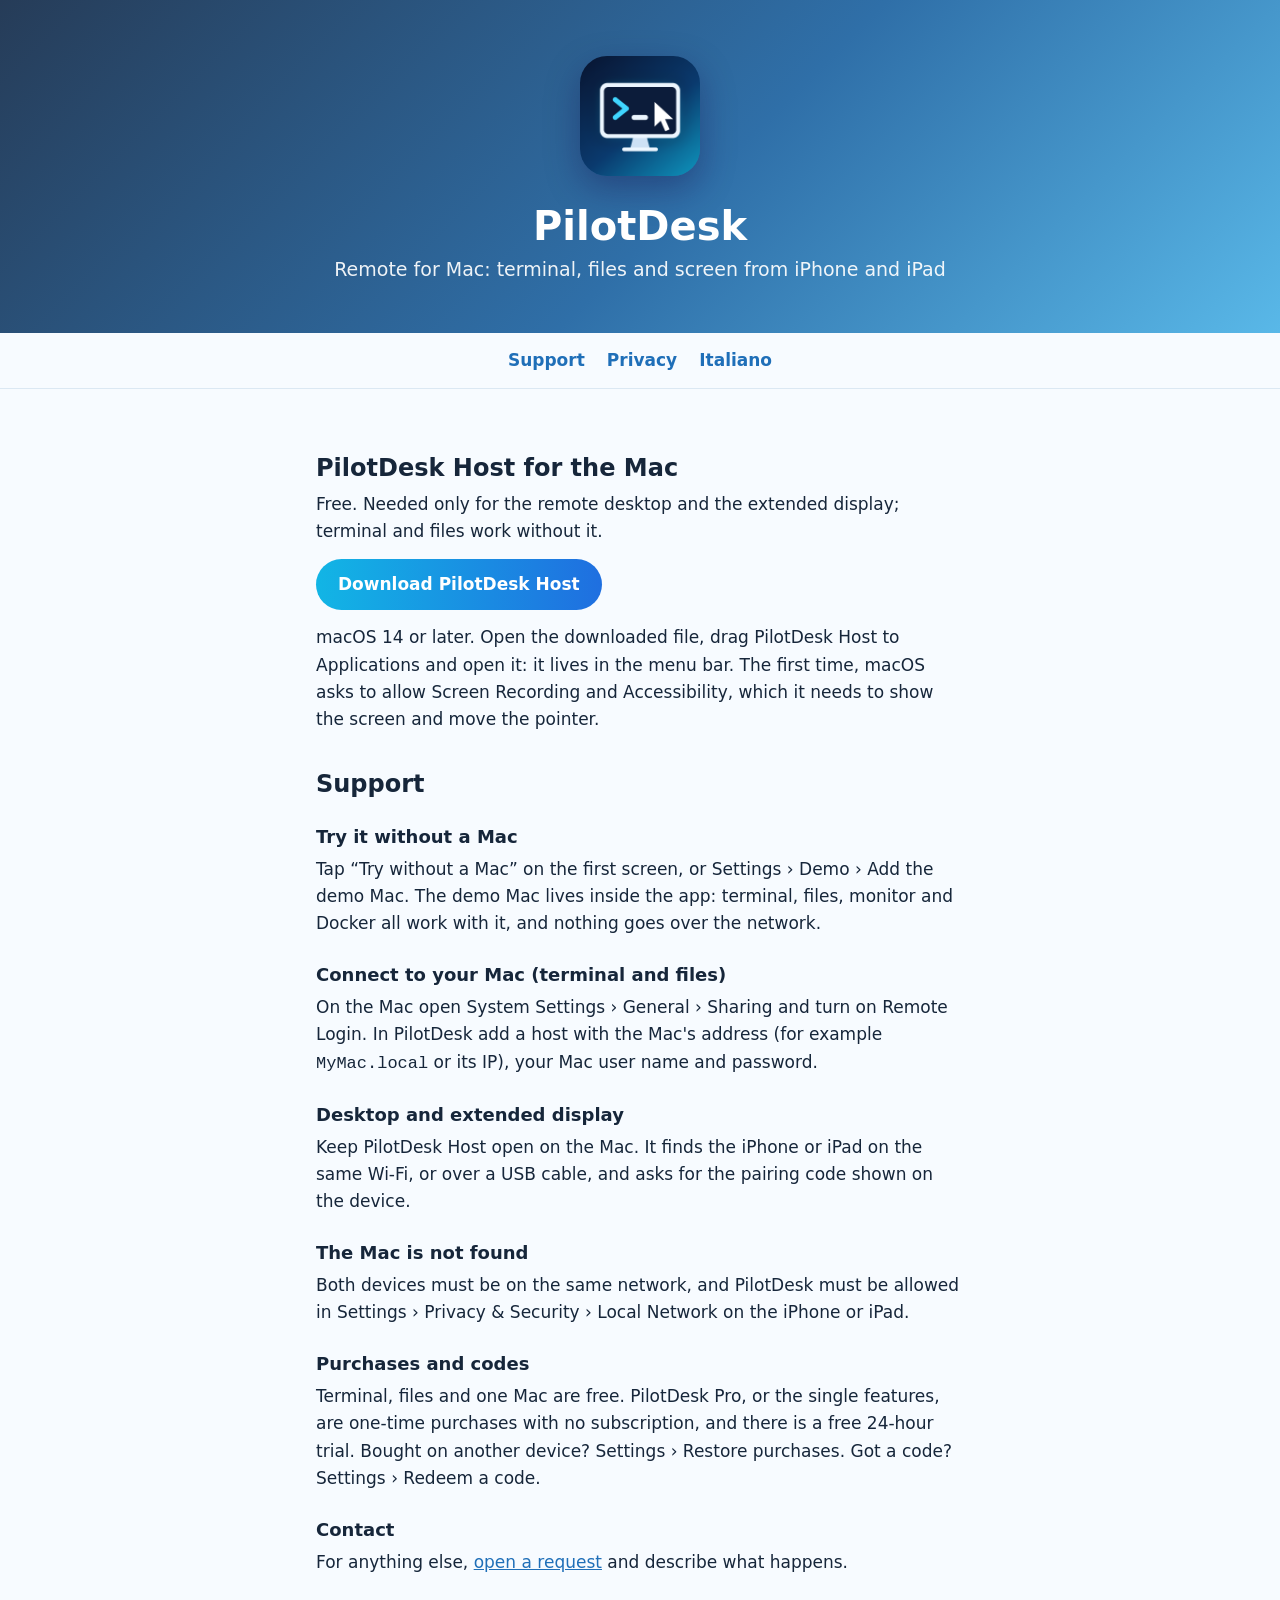
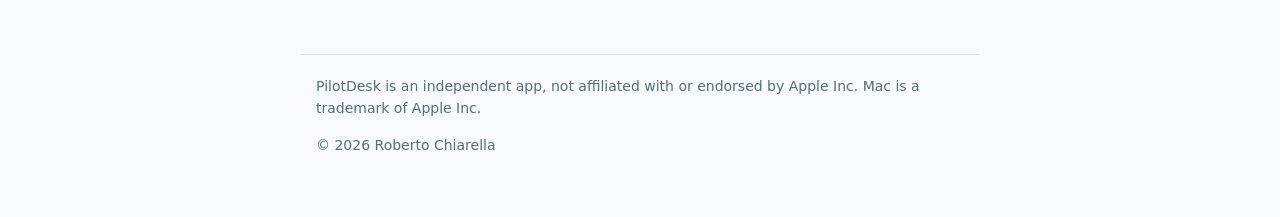
==== index.html @ 1b1485ba "Sito di PilotDesk: assistenza, privacy e download di PilotDesk Host" ====
<!doctype html>
<html lang="en" data-lang="en">
<head>
<meta charset="utf-8">
<meta name="viewport" content="width=device-width, initial-scale=1">
<title>PilotDesk</title>
<link rel="icon" href="icon.png">
<link rel="stylesheet" href="style.css">
<script src="lang.js"></script>
</head>
<body>
<header>
<img src="icon.png" alt="PilotDesk">
<h1>PilotDesk</h1>
<p lang="en">Remote for Mac: terminal, files and screen from iPhone and iPad</p>
<p lang="it">Il tuo Mac da iPhone e iPad: terminale, file e schermo</p>
</header>
<nav>
<a href="index.html"><span lang="en">Support</span><span lang="it">Assistenza</span></a>
<a href="privacy.html">Privacy</a>
<a href="#" onclick="return switchLanguage()"><span lang="en">Italiano</span><span lang="it">English</span></a>
</nav>
<main>

<div lang="en">
<h2>PilotDesk Host for the Mac</h2>
<p>Free. Needed only for the remote desktop and the extended display; terminal and files work without it.</p>
<p><a class="button" href="https://github.com/robchdev/pilotdesk-site/releases/latest/download/PilotDesk-Host.dmg">Download PilotDesk Host</a></p>
<p>macOS 14 or later. Open the downloaded file, drag PilotDesk Host to Applications and open it: it lives in the menu bar. The first time, macOS asks to allow Screen Recording and Accessibility, which it needs to show the screen and move the pointer.</p>

<h2>Support</h2>
<h3>Try it without a Mac</h3>
<p>Tap “Try without a Mac” on the first screen, or Settings › Demo › Add the demo Mac. The demo Mac lives inside the app: terminal, files, monitor and Docker all work with it, and nothing goes over the network.</p>
<h3>Connect to your Mac (terminal and files)</h3>
<p>On the Mac open System Settings › General › Sharing and turn on Remote Login. In PilotDesk add a host with the Mac's address (for example <code>MyMac.local</code> or its IP), your Mac user name and password.</p>
<h3>Desktop and extended display</h3>
<p>Keep PilotDesk Host open on the Mac. It finds the iPhone or iPad on the same Wi-Fi, or over a USB cable, and asks for the pairing code shown on the device.</p>
<h3>The Mac is not found</h3>
<p>Both devices must be on the same network, and PilotDesk must be allowed in Settings › Privacy &amp; Security › Local Network on the iPhone or iPad.</p>
<h3>Purchases and codes</h3>
<p>Terminal, files and one Mac are free. PilotDesk Pro, or the single features, are one-time purchases with no subscription, and there is a free 24-hour trial. Bought on another device? Settings › Restore purchases. Got a code? Settings › Redeem a code.</p>
<h3>Contact</h3>
<p>For anything else, <a href="https://github.com/robchdev/pilotdesk-site/issues/new">open a request</a> and describe what happens.</p>
</div>

<div lang="it">
<h2>PilotDesk Host per il Mac</h2>
<p>Gratis. Serve solo per il desktop remoto e lo schermo esteso; terminale e file funzionano anche senza.</p>
<p><a class="button" href="https://github.com/robchdev/pilotdesk-site/releases/latest/download/PilotDesk-Host.dmg">Scarica PilotDesk Host</a></p>
<p>macOS 14 o successivo. Apri il file scaricato, trascina PilotDesk Host in Applicazioni e aprila: vive nella barra dei menu. La prima volta macOS chiede di consentire Registrazione schermo e Accessibilità, che servono per mostrare lo schermo e muovere il puntatore.</p>

<h2>Assistenza</h2>
<h3>Provare senza un Mac</h3>
<p>Tocca “Prova senza un Mac” nella prima schermata, oppure Impostazioni › Demo › Aggiungi il Mac di prova. Il Mac di prova vive dentro l'app: terminale, file, monitor e Docker funzionano, e niente passa dalla rete.</p>
<h3>Collegarsi al tuo Mac (terminale e file)</h3>
<p>Sul Mac apri Impostazioni di Sistema › Generali › Condivisione e attiva Login remoto. In PilotDesk aggiungi un host con l'indirizzo del Mac (per esempio <code>MioMac.local</code> o il suo IP), il nome utente e la password del Mac.</p>
<h3>Desktop e schermo esteso</h3>
<p>Tieni aperta PilotDesk Host sul Mac. Trova iPhone o iPad sulla stessa rete Wi-Fi, o via cavo USB, e chiede il codice di abbinamento mostrato sul dispositivo.</p>
<h3>Il Mac non viene trovato</h3>
<p>I due dispositivi devono essere sulla stessa rete, e PilotDesk deve essere consentita in Impostazioni › Privacy e sicurezza › Rete locale su iPhone o iPad.</p>
<h3>Acquisti e codici</h3>
<p>Terminale, file e un Mac sono gratis. PilotDesk Pro, o le singole funzioni, sono acquisti una tantum senza abbonamento, con una prova gratuita di 24 ore. Hai comprato su un altro dispositivo? Impostazioni › Ripristina acquisti. Hai un codice? Impostazioni › Riscatta un codice.</p>
<h3>Contatto</h3>
<p>Per tutto il resto, <a href="https://github.com/robchdev/pilotdesk-site/issues/new">apri una richiesta</a> e descrivi cosa succede.</p>
</div>
</main>
<footer>
<p lang="en">PilotDesk is an independent app, not affiliated with or endorsed by Apple Inc. Mac is a trademark of Apple Inc.</p>
<p lang="it">PilotDesk è un'app indipendente, non affiliata ad Apple Inc. né approvata da essa. Mac è un marchio di Apple Inc.</p>
<p>© 2026 Roberto Chiarella</p>
</footer>
</body>
</html>
---- style.css ----
:root { --ink: #16263a; --soft: #566a80; --paper: #f7fbff; --line: #dbe8f3; --accent: #1f6fb8; }
@media (prefers-color-scheme: dark) {
  :root { --ink: #eaf4ff; --soft: #9fb4c8; --paper: #0f1a26; --line: #22364a; --accent: #7cc4ff; }
}
* { box-sizing: border-box; }
body { margin: 0; background: var(--paper); color: var(--ink);
  font: 17px/1.6 ui-rounded, "SF Pro Rounded", -apple-system, system-ui, sans-serif; }
header { background: linear-gradient(135deg, #263c58, #2f6fa8 55%, #59b8e8); color: #fff;
  padding: 56px 16px 48px; text-align: center; }
header img { width: 120px; height: 120px; border-radius: 27px; box-shadow: 0 12px 34px rgba(20, 10, 70, .35); }
header h1 { font-size: 40px; line-height: 1.1; margin: 20px 0 6px; }
header p { margin: 0; font-size: 19px; opacity: .92; }
nav { display: flex; flex-wrap: wrap; gap: 6px 22px; justify-content: center; padding: 14px 16px;
  border-bottom: 1px solid var(--line); }
a { color: var(--accent); }
nav a { text-decoration: none; font-weight: 600; }
nav a:hover, nav a:focus-visible { text-decoration: underline; }
main { max-width: 680px; margin: 0 auto; padding: 28px 16px 64px; }
h2 { font-size: 24px; line-height: 1.25; margin: 36px 0 8px; }
h3 { font-size: 18px; margin: 24px 0 4px; }
p, ul { margin: 0 0 14px; }
ul { padding-left: 22px; }
footer { max-width: 680px; margin: 0 auto; padding: 20px 16px 48px; border-top: 1px solid var(--line);
  color: var(--soft); font-size: 14px; }
html[data-lang="en"] [lang="it"], html[data-lang="it"] [lang="en"] { display: none; }
header .store { display: inline-block; margin-top: 26px; padding: 13px 28px; border-radius: 999px;
  background: #fff; color: #3d2fae; font-weight: 700; text-decoration: none; box-shadow: 0 8px 22px rgba(20, 10, 70, .28); }
header .store:hover, header .store:focus-visible { background: #f1edff; }
header .platforms { margin-top: 12px; font-size: 15px; }
.shots { display: flex; gap: 14px; overflow-x: auto; scroll-snap-type: x mandatory; padding: 4px 2px 14px;
  margin: 0 -16px; padding-left: 16px; padding-right: 16px; }
.shots img { flex: 0 0 auto; width: 200px; height: auto; border-radius: 24px; scroll-snap-align: start;
  box-shadow: 0 10px 26px rgba(20, 10, 70, .22); }
img.mac { display: block; width: 100%; height: auto; margin: 18px 0 8px; border-radius: 12px;
  box-shadow: 0 10px 26px rgba(20, 10, 70, .22); }
@media (min-width: 700px) { .shots { justify-content: center; overflow: visible; margin: 0; padding: 4px 0 14px; } }
a.button { display: inline-block; padding: 12px 22px; border-radius: 999px; color: #fff; font-weight: 700;
  text-decoration: none; background: linear-gradient(90deg, #12b5e5, #1f6fe0); }
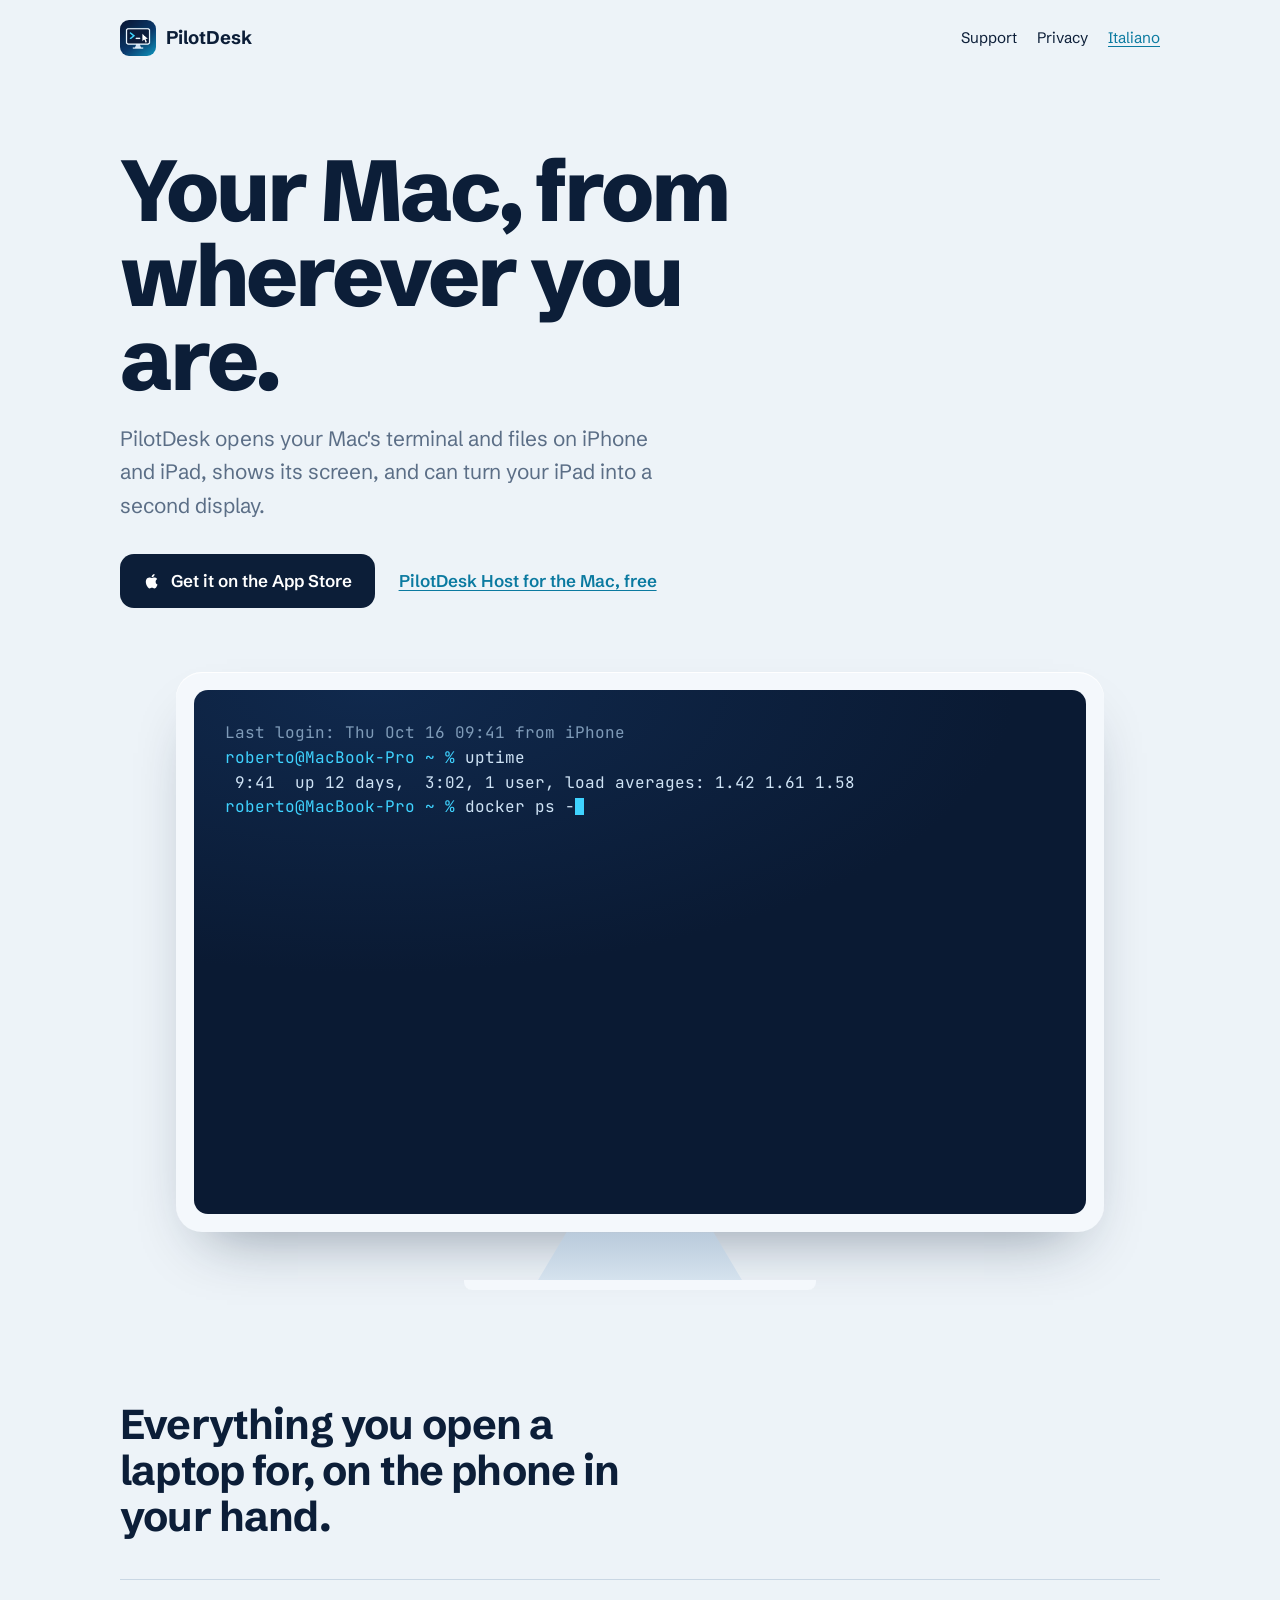
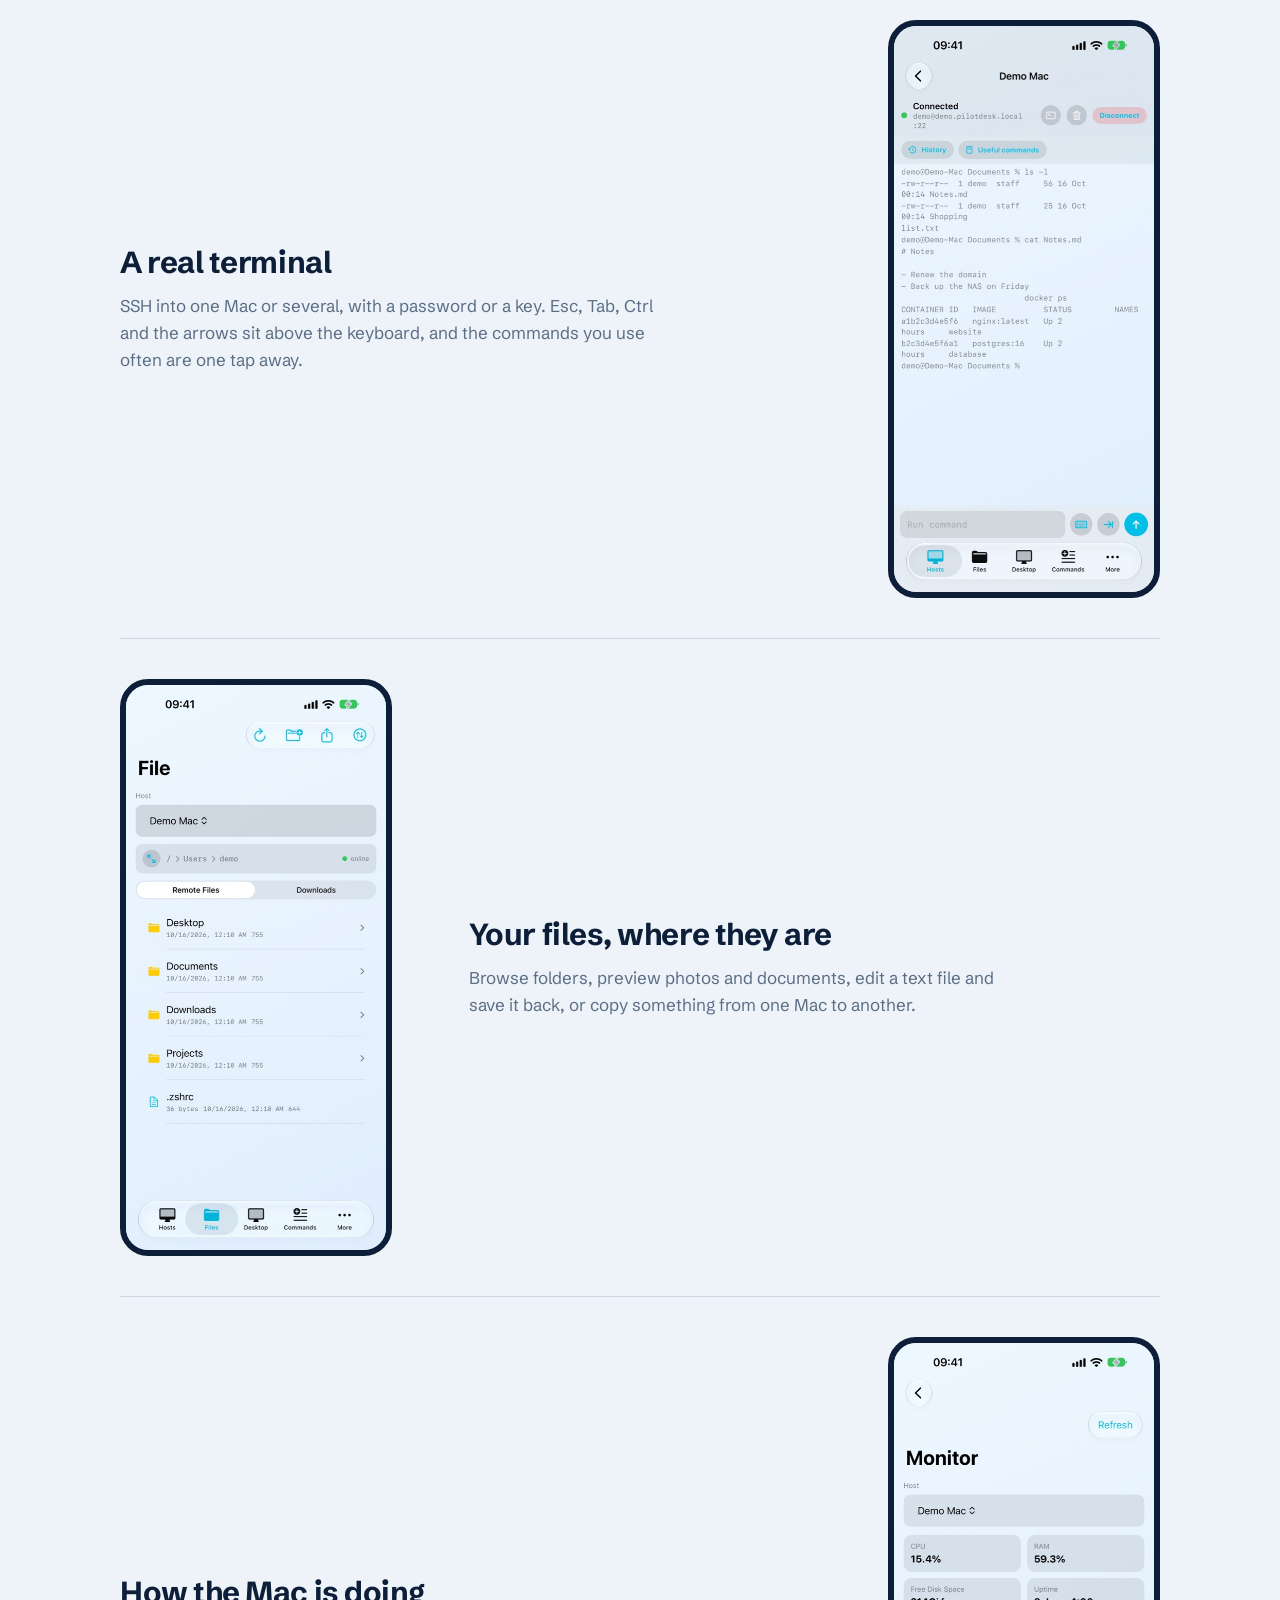
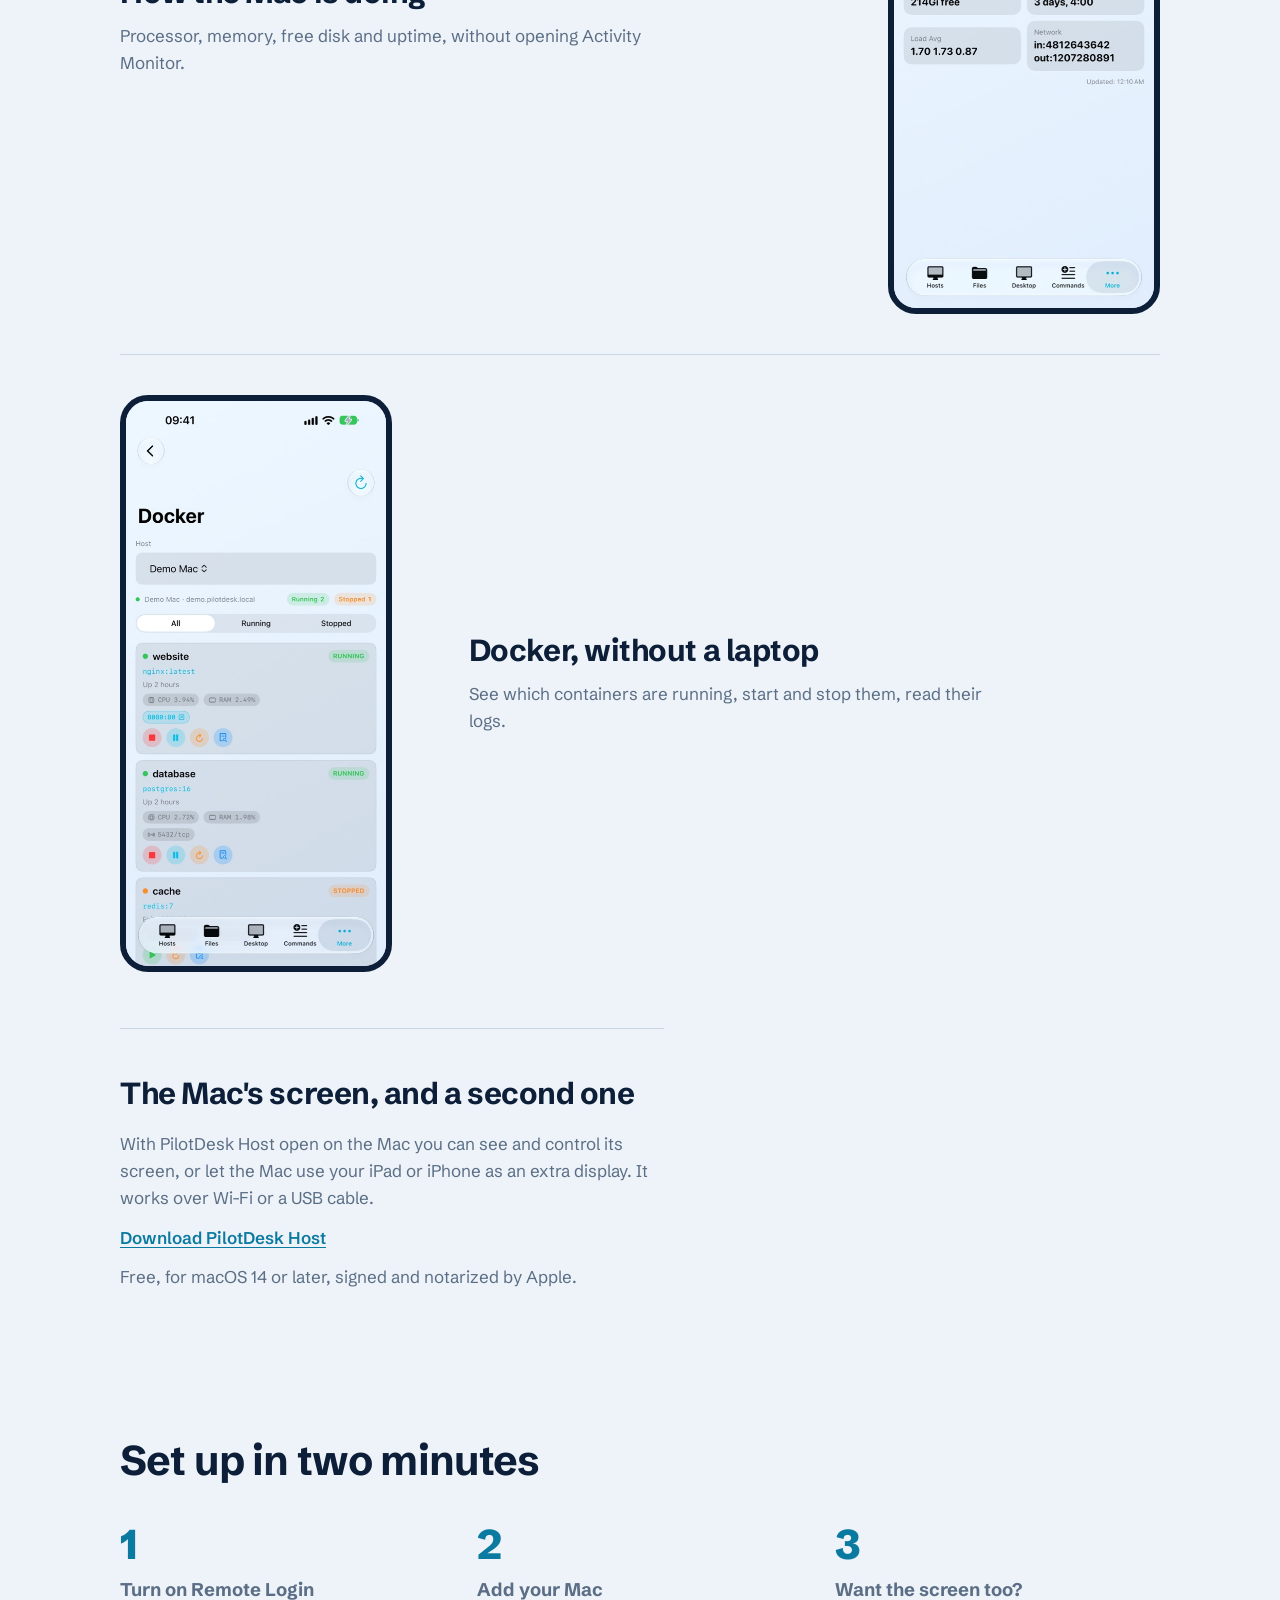
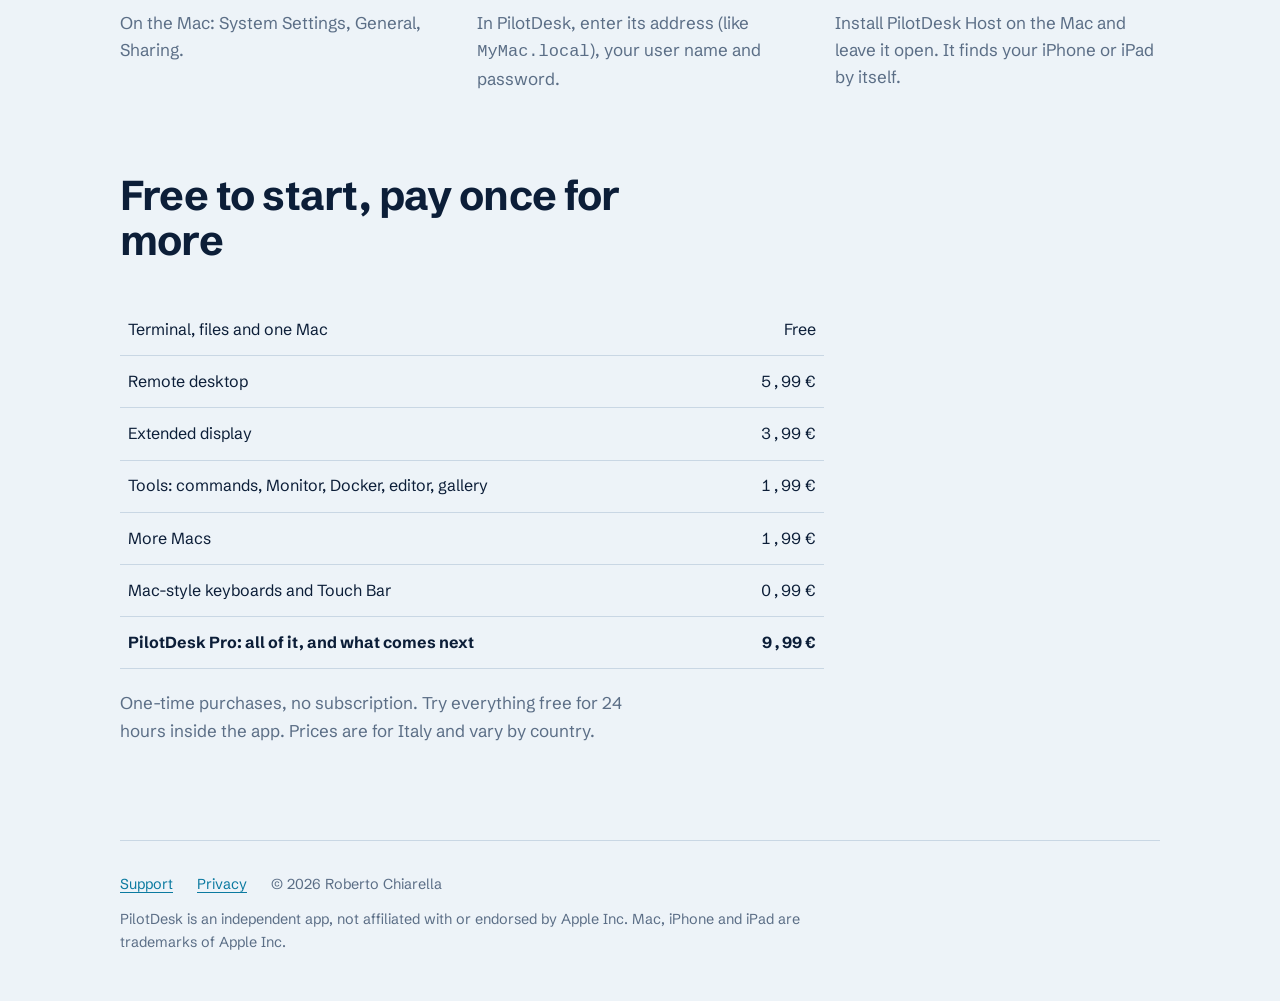
==== commit 6dd12a4c: "Sito nuovo: home con il Mac che scrive nel terminale, funzioni con screenshot, passi, prezzi; assist" ====
--- a/index.html
+++ b/index.html
@@ -3,71 +3,146 @@
 <head>
 <meta charset="utf-8">
 <meta name="viewport" content="width=device-width, initial-scale=1">
-<title>PilotDesk</title>
+<title>PilotDesk – Your Mac from iPhone and iPad</title>
+<meta name="description" content="PilotDesk opens your Mac's terminal and files on iPhone and iPad, shows its screen and turns your iPad into a second display.">
 <link rel="icon" href="icon.png">
+<link rel="apple-touch-icon" href="icon.png">
+<link rel="preconnect" href="https://fonts.googleapis.com">
+<link rel="preconnect" href="https://fonts.gstatic.com" crossorigin>
+<link href="https://fonts.googleapis.com/css2?family=JetBrains+Mono:wght@400&family=Schibsted+Grotesk:wght@400;600;700;800&display=swap" rel="stylesheet">
 <link rel="stylesheet" href="style.css">
 <script src="lang.js"></script>
 </head>
 <body>
-<header>
-<img src="icon.png" alt="PilotDesk">
-<h1>PilotDesk</h1>
-<p lang="en">Remote for Mac: terminal, files and screen from iPhone and iPad</p>
-<p lang="it">Il tuo Mac da iPhone e iPad: terminale, file e schermo</p>
+<div class="wrap">
+
+<header class="top">
+  <a class="brand" href="index.html"><img src="icon.png" alt="">PilotDesk</a>
+  <nav>
+    <a href="support.html"><span lang="en">Support</span><span lang="it">Assistenza</span></a>
+    <a href="privacy.html">Privacy</a>
+    <button class="lang-switch" onclick="switchLanguage()"><span lang="en">Italiano</span><span lang="it">English</span></button>
+  </nav>
 </header>
-<nav>
-<a href="index.html"><span lang="en">Support</span><span lang="it">Assistenza</span></a>
-<a href="privacy.html">Privacy</a>
-<a href="#" onclick="return switchLanguage()"><span lang="en">Italiano</span><span lang="it">English</span></a>
-</nav>
+
 <main>
+<section class="hero">
+  <h1><span lang="en">Your Mac, from wherever you are.</span><span lang="it">Il tuo Mac, ovunque tu sia.</span></h1>
+  <p class="lede" lang="en">PilotDesk opens your Mac's terminal and files on iPhone and iPad, shows its screen, and can turn your iPad into a second display.</p>
+  <p class="lede" lang="it">PilotDesk apre il terminale e i file del tuo Mac su iPhone e iPad, ti fa vedere il suo schermo e trasforma l'iPad in un secondo monitor.</p>
+  <div class="actions">
+    <a class="store" href="https://apps.apple.com/app/id6823354511">
+      <svg viewBox="0 0 24 24" aria-hidden="true"><path d="M16.37 12.77c-.02-2.2 1.8-3.26 1.88-3.31-1.03-1.5-2.62-1.7-3.18-1.73-1.35-.14-2.64.8-3.33.8-.69 0-1.74-.78-2.87-.76-1.47.02-2.83.86-3.59 2.18-1.53 2.66-.39 6.6 1.1 8.75.73 1.05 1.6 2.24 2.73 2.2 1.1-.05 1.51-.71 2.84-.71 1.32 0 1.7.71 2.86.69 1.18-.02 1.93-1.07 2.65-2.13.84-1.22 1.18-2.4 1.2-2.46-.03-.01-2.3-.88-2.32-3.52zM14.2 6.3c.6-.73 1.01-1.75.9-2.76-.87.04-1.92.58-2.54 1.31-.56.65-1.05 1.68-.92 2.67.97.08 1.96-.49 2.56-1.22z"/></svg>
+      <span lang="en">Get it on the App Store</span><span lang="it">Scaricala dall'App Store</span>
+    </a>
+    <a class="host-link" href="#host"><span lang="en">PilotDesk Host for the Mac, free</span><span lang="it">PilotDesk Host per il Mac, gratis</span></a>
+  </div>
 
-<div lang="en">
-<h2>PilotDesk Host for the Mac</h2>
-<p>Free. Needed only for the remote desktop and the extended display; terminal and files work without it.</p>
-<p><a class="button" href="https://github.com/robchdev/pilotdesk-site/releases/latest/download/PilotDesk-Host.dmg">Download PilotDesk Host</a></p>
-<p>macOS 14 or later. Open the downloaded file, drag PilotDesk Host to Applications and open it: it lives in the menu bar. The first time, macOS asks to allow Screen Recording and Accessibility, which it needs to show the screen and move the pointer.</p>
+  <div class="mac" aria-hidden="true">
+    <div class="display"><div class="glass"><pre class="term" id="term"></pre></div></div>
+    <div class="stand"></div><div class="foot"></div>
+  </div>
+</section>
 
-<h2>Support</h2>
-<h3>Try it without a Mac</h3>
-<p>Tap “Try without a Mac” on the first screen, or Settings › Demo › Add the demo Mac. The demo Mac lives inside the app: terminal, files, monitor and Docker all work with it, and nothing goes over the network.</p>
-<h3>Connect to your Mac (terminal and files)</h3>
-<p>On the Mac open System Settings › General › Sharing and turn on Remote Login. In PilotDesk add a host with the Mac's address (for example <code>MyMac.local</code> or its IP), your Mac user name and password.</p>
-<h3>Desktop and extended display</h3>
-<p>Keep PilotDesk Host open on the Mac. It finds the iPhone or iPad on the same Wi-Fi, or over a USB cable, and asks for the pairing code shown on the device.</p>
-<h3>The Mac is not found</h3>
-<p>Both devices must be on the same network, and PilotDesk must be allowed in Settings › Privacy &amp; Security › Local Network on the iPhone or iPad.</p>
-<h3>Purchases and codes</h3>
-<p>Terminal, files and one Mac are free. PilotDesk Pro, or the single features, are one-time purchases with no subscription, and there is a free 24-hour trial. Bought on another device? Settings › Restore purchases. Got a code? Settings › Redeem a code.</p>
-<h3>Contact</h3>
-<p>For anything else, <a href="https://github.com/robchdev/pilotdesk-site/issues/new">open a request</a> and describe what happens.</p>
+<section class="features">
+  <h2><span lang="en">Everything you open a laptop for, on the phone in your hand.</span><span lang="it">Quello per cui apriresti il portatile, sul telefono che hai in mano.</span></h2>
+
+  <div class="feature">
+    <div>
+      <h3><span lang="en">A real terminal</span><span lang="it">Un vero terminale</span></h3>
+      <p lang="en">SSH into one Mac or several, with a password or a key. Esc, Tab, Ctrl and the arrows sit above the keyboard, and the commands you use often are one tap away.</p>
+      <p lang="it">Entri in SSH su uno o più Mac, con password o chiave. Esc, Tab, Ctrl e frecce stanno sopra la tastiera, e i comandi che usi spesso sono a un tocco.</p>
+    </div>
+    <div class="shot"><img lang="en" src="img/en-1.jpg" alt="The terminal connected to a Mac" loading="lazy" width="507" height="1100"><img lang="it" src="img/it-1.jpg" alt="Il terminale collegato a un Mac" loading="lazy" width="507" height="1100"></div>
+  </div>
+
+  <div class="feature">
+    <div>
+      <h3><span lang="en">Your files, where they are</span><span lang="it">I tuoi file, dove sono</span></h3>
+      <p lang="en">Browse folders, preview photos and documents, edit a text file and save it back, or copy something from one Mac to another.</p>
+      <p lang="it">Sfogli le cartelle, guardi foto e documenti, modifichi un file di testo e lo salvi sul Mac, o copi qualcosa da un Mac all'altro.</p>
+    </div>
+    <div class="shot"><img lang="en" src="img/en-2.jpg" alt="Folders on the Mac" loading="lazy" width="507" height="1100"><img lang="it" src="img/it-2.jpg" alt="Le cartelle del Mac" loading="lazy" width="507" height="1100"></div>
+  </div>
+
+  <div class="feature">
+    <div>
+      <h3><span lang="en">How the Mac is doing</span><span lang="it">Come sta il Mac</span></h3>
+      <p lang="en">Processor, memory, free disk and uptime, without opening Activity Monitor.</p>
+      <p lang="it">Processore, memoria, disco libero e da quanto è acceso, senza aprire Monitoraggio Attività.</p>
+    </div>
+    <div class="shot"><img lang="en" src="img/en-3.jpg" alt="CPU, memory and disk of the Mac" loading="lazy" width="507" height="1100"><img lang="it" src="img/it-3.jpg" alt="Processore, memoria e disco del Mac" loading="lazy" width="507" height="1100"></div>
+  </div>
+
+  <div class="feature">
+    <div>
+      <h3><span lang="en">Docker, without a laptop</span><span lang="it">Docker, senza portatile</span></h3>
+      <p lang="en">See which containers are running, start and stop them, read their logs.</p>
+      <p lang="it">Vedi quali container sono attivi, li avvii e li fermi, leggi i loro log.</p>
+    </div>
+    <div class="shot"><img lang="en" src="img/en-4.jpg" alt="Docker containers on the Mac" loading="lazy" width="507" height="1100"><img lang="it" src="img/it-4.jpg" alt="I container Docker del Mac" loading="lazy" width="507" height="1100"></div>
+  </div>
+
+  <div class="screen-note" id="host">
+    <h3><span lang="en">The Mac's screen, and a second one</span><span lang="it">Lo schermo del Mac, e un secondo schermo</span></h3>
+    <p lang="en">With PilotDesk Host open on the Mac you can see and control its screen, or let the Mac use your iPad or iPhone as an extra display. It works over Wi-Fi or a USB cable.</p>
+    <p lang="it">Con PilotDesk Host aperta sul Mac puoi vedere e comandare il suo schermo, oppure far usare al Mac il tuo iPad o iPhone come monitor in più. Funziona via Wi-Fi o con il cavo USB.</p>
+    <p><a class="host-link" href="https://github.com/robchdev/pilotdesk-site/releases/latest/download/PilotDesk-Host.dmg"><span lang="en">Download PilotDesk Host</span><span lang="it">Scarica PilotDesk Host</span></a></p>
+    <p lang="en">Free, for macOS 14 or later, signed and notarized by Apple.</p>
+    <p lang="it">Gratis, per macOS 14 o successivo, firmata e notarizzata da Apple.</p>
+  </div>
+</section>
+
+<section class="setup">
+  <h2><span lang="en">Set up in two minutes</span><span lang="it">Pronta in due minuti</span></h2>
+  <ol>
+    <li>
+      <strong><span lang="en">Turn on Remote Login</span><span lang="it">Attiva Login remoto</span></strong>
+      <span lang="en">On the Mac: System Settings, General, Sharing.</span>
+      <span lang="it">Sul Mac: Impostazioni di Sistema, Generali, Condivisione.</span>
+    </li>
+    <li>
+      <strong><span lang="en">Add your Mac</span><span lang="it">Aggiungi il tuo Mac</span></strong>
+      <span lang="en">In PilotDesk, enter its address (like <code>MyMac.local</code>), your user name and password.</span>
+      <span lang="it">In PilotDesk scrivi il suo indirizzo (tipo <code>MioMac.local</code>), il nome utente e la password.</span>
+    </li>
+    <li>
+      <strong><span lang="en">Want the screen too?</span><span lang="it">Vuoi anche lo schermo?</span></strong>
+      <span lang="en">Install PilotDesk Host on the Mac and leave it open. It finds your iPhone or iPad by itself.</span>
+      <span lang="it">Installa PilotDesk Host sul Mac e lasciala aperta. Trova da sola il tuo iPhone o iPad.</span>
+    </li>
+  </ol>
+</section>
+
+<section class="price">
+  <h2><span lang="en">Free to start, pay once for more</span><span lang="it">Gratis per iniziare, paghi una volta per il resto</span></h2>
+  <table>
+    <tbody>
+      <tr><td><span lang="en">Terminal, files and one Mac</span><span lang="it">Terminale, file e un Mac</span></td><td><span lang="en">Free</span><span lang="it">Gratis</span></td></tr>
+      <tr><td><span lang="en">Remote desktop</span><span lang="it">Desktop remoto</span></td><td>5,99 €</td></tr>
+      <tr><td><span lang="en">Extended display</span><span lang="it">Schermo esteso</span></td><td>3,99 €</td></tr>
+      <tr><td><span lang="en">Tools: commands, Monitor, Docker, editor, gallery</span><span lang="it">Strumenti: comandi, Monitor, Docker, editor, galleria</span></td><td>1,99 €</td></tr>
+      <tr><td><span lang="en">More Macs</span><span lang="it">Più Mac</span></td><td>1,99 €</td></tr>
+      <tr><td><span lang="en">Mac-style keyboards and Touch Bar</span><span lang="it">Tastiere in stile Mac e Touch Bar</span></td><td>0,99 €</td></tr>
+      <tr class="pro"><td><span lang="en">PilotDesk Pro: all of it, and what comes next</span><span lang="it">PilotDesk Pro: tutto, e quello che arriverà</span></td><td>9,99 €</td></tr>
+    </tbody>
+  </table>
+  <p lang="en">One-time purchases, no subscription. Try everything free for 24 hours inside the app. Prices are for Italy and vary by country.</p>
+  <p lang="it">Acquisti una tantum, nessun abbonamento. Nell'app provi tutto gratis per 24 ore. Prezzi per l'Italia, cambiano da paese a paese.</p>
+</section>
+</main>
+
+<footer>
+  <div class="row">
+    <a href="support.html"><span lang="en">Support</span><span lang="it">Assistenza</span></a>
+    <a href="privacy.html">Privacy</a>
+    <span>© 2026 Roberto Chiarella</span>
+  </div>
+  <p lang="en">PilotDesk is an independent app, not affiliated with or endorsed by Apple Inc. Mac, iPhone and iPad are trademarks of Apple Inc.</p>
+  <p lang="it">PilotDesk è un'app indipendente, non affiliata ad Apple Inc. né approvata da essa. Mac, iPhone e iPad sono marchi di Apple Inc.</p>
+</footer>
+
 </div>
-
-<div lang="it">
-<h2>PilotDesk Host per il Mac</h2>
-<p>Gratis. Serve solo per il desktop remoto e lo schermo esteso; terminale e file funzionano anche senza.</p>
-<p><a class="button" href="https://github.com/robchdev/pilotdesk-site/releases/latest/download/PilotDesk-Host.dmg">Scarica PilotDesk Host</a></p>
-<p>macOS 14 o successivo. Apri il file scaricato, trascina PilotDesk Host in Applicazioni e aprila: vive nella barra dei menu. La prima volta macOS chiede di consentire Registrazione schermo e Accessibilità, che servono per mostrare lo schermo e muovere il puntatore.</p>
-
-<h2>Assistenza</h2>
-<h3>Provare senza un Mac</h3>
-<p>Tocca “Prova senza un Mac” nella prima schermata, oppure Impostazioni › Demo › Aggiungi il Mac di prova. Il Mac di prova vive dentro l'app: terminale, file, monitor e Docker funzionano, e niente passa dalla rete.</p>
-<h3>Collegarsi al tuo Mac (terminale e file)</h3>
-<p>Sul Mac apri Impostazioni di Sistema › Generali › Condivisione e attiva Login remoto. In PilotDesk aggiungi un host con l'indirizzo del Mac (per esempio <code>MioMac.local</code> o il suo IP), il nome utente e la password del Mac.</p>
-<h3>Desktop e schermo esteso</h3>
-<p>Tieni aperta PilotDesk Host sul Mac. Trova iPhone o iPad sulla stessa rete Wi-Fi, o via cavo USB, e chiede il codice di abbinamento mostrato sul dispositivo.</p>
-<h3>Il Mac non viene trovato</h3>
-<p>I due dispositivi devono essere sulla stessa rete, e PilotDesk deve essere consentita in Impostazioni › Privacy e sicurezza › Rete locale su iPhone o iPad.</p>
-<h3>Acquisti e codici</h3>
-<p>Terminale, file e un Mac sono gratis. PilotDesk Pro, o le singole funzioni, sono acquisti una tantum senza abbonamento, con una prova gratuita di 24 ore. Hai comprato su un altro dispositivo? Impostazioni › Ripristina acquisti. Hai un codice? Impostazioni › Riscatta un codice.</p>
-<h3>Contatto</h3>
-<p>Per tutto il resto, <a href="https://github.com/robchdev/pilotdesk-site/issues/new">apri una richiesta</a> e descrivi cosa succede.</p>
-</div>
-</main>
-<footer>
-<p lang="en">PilotDesk is an independent app, not affiliated with or endorsed by Apple Inc. Mac is a trademark of Apple Inc.</p>
-<p lang="it">PilotDesk è un'app indipendente, non affiliata ad Apple Inc. né approvata da essa. Mac è un marchio di Apple Inc.</p>
-<p>© 2026 Roberto Chiarella</p>
-</footer>
+<script src="term.js"></script>
 </body>
 </html>
--- a/style.css
+++ b/style.css
@@ -1,38 +1,146 @@
-:root { --ink: #16263a; --soft: #566a80; --paper: #f7fbff; --line: #dbe8f3; --accent: #1f6fb8; }
-@media (prefers-color-scheme: dark) {
-  :root { --ink: #eaf4ff; --soft: #9fb4c8; --paper: #0f1a26; --line: #22364a; --accent: #7cc4ff; }
+:root {
+  --paper: #edf3f8;
+  --paper-deep: #dfe9f2;
+  --ink: #0c1e38;
+  --mist: #5b6e86;
+  --screen: #0a1a33;
+  --bezel: #f4f8fc;
+  --signal: #3fd3ff;
+  --link: #0b7aa0;
+  --rule: #c9d7e4;
+  --measure: 34rem;
 }
+
 * { box-sizing: border-box; }
-body { margin: 0; background: var(--paper); color: var(--ink);
-  font: 17px/1.6 ui-rounded, "SF Pro Rounded", -apple-system, system-ui, sans-serif; }
-header { background: linear-gradient(135deg, #263c58, #2f6fa8 55%, #59b8e8); color: #fff;
-  padding: 56px 16px 48px; text-align: center; }
-header img { width: 120px; height: 120px; border-radius: 27px; box-shadow: 0 12px 34px rgba(20, 10, 70, .35); }
-header h1 { font-size: 40px; line-height: 1.1; margin: 20px 0 6px; }
-header p { margin: 0; font-size: 19px; opacity: .92; }
-nav { display: flex; flex-wrap: wrap; gap: 6px 22px; justify-content: center; padding: 14px 16px;
-  border-bottom: 1px solid var(--line); }
-a { color: var(--accent); }
-nav a { text-decoration: none; font-weight: 600; }
-nav a:hover, nav a:focus-visible { text-decoration: underline; }
-main { max-width: 680px; margin: 0 auto; padding: 28px 16px 64px; }
-h2 { font-size: 24px; line-height: 1.25; margin: 36px 0 8px; }
-h3 { font-size: 18px; margin: 24px 0 4px; }
-p, ul { margin: 0 0 14px; }
-ul { padding-left: 22px; }
-footer { max-width: 680px; margin: 0 auto; padding: 20px 16px 48px; border-top: 1px solid var(--line);
-  color: var(--soft); font-size: 14px; }
-html[data-lang="en"] [lang="it"], html[data-lang="it"] [lang="en"] { display: none; }
-header .store { display: inline-block; margin-top: 26px; padding: 13px 28px; border-radius: 999px;
-  background: #fff; color: #3d2fae; font-weight: 700; text-decoration: none; box-shadow: 0 8px 22px rgba(20, 10, 70, .28); }
-header .store:hover, header .store:focus-visible { background: #f1edff; }
-header .platforms { margin-top: 12px; font-size: 15px; }
-.shots { display: flex; gap: 14px; overflow-x: auto; scroll-snap-type: x mandatory; padding: 4px 2px 14px;
-  margin: 0 -16px; padding-left: 16px; padding-right: 16px; }
-.shots img { flex: 0 0 auto; width: 200px; height: auto; border-radius: 24px; scroll-snap-align: start;
-  box-shadow: 0 10px 26px rgba(20, 10, 70, .22); }
-img.mac { display: block; width: 100%; height: auto; margin: 18px 0 8px; border-radius: 12px;
-  box-shadow: 0 10px 26px rgba(20, 10, 70, .22); }
-@media (min-width: 700px) { .shots { justify-content: center; overflow: visible; margin: 0; padding: 4px 0 14px; } }
-a.button { display: inline-block; padding: 12px 22px; border-radius: 999px; color: #fff; font-weight: 700;
-  text-decoration: none; background: linear-gradient(90deg, #12b5e5, #1f6fe0); }
+
+html[data-lang="en"] [lang="it"],
+html[data-lang="it"] [lang="en"] { display: none !important; }
+
+body {
+  margin: 0;
+  background: var(--paper);
+  color: var(--ink);
+  font: 400 1.0625rem/1.6 "Schibsted Grotesk", system-ui, -apple-system, sans-serif;
+  -webkit-font-smoothing: antialiased;
+}
+
+a { color: var(--link); text-underline-offset: 3px; }
+a:focus-visible, button:focus-visible { outline: 3px solid var(--signal); outline-offset: 3px; border-radius: 6px; }
+
+.wrap { max-width: 70rem; margin: 0 auto; padding: 0 clamp(1rem, 4vw, 2.5rem); }
+
+/* Top bar: the icon and name on the left, the three places on the right. */
+.top { display: flex; align-items: center; gap: 1rem; padding: 1.25rem 0; }
+.brand { display: flex; align-items: center; gap: .6rem; color: var(--ink); text-decoration: none; font-weight: 700; font-size: 1.15rem; }
+.brand img { width: 36px; height: 36px; border-radius: 9px; }
+.top nav { margin-left: auto; flex-wrap: wrap; justify-content: flex-end; display: flex; gap: 1.25rem; font-size: .95rem; }
+.top nav a { color: var(--ink); text-decoration: none; }
+.top nav a:hover { text-decoration: underline; }
+.top nav a[aria-current="page"] { color: var(--link); }
+
+/* Hero: the headline, then the Mac itself. */
+.hero { padding: clamp(2rem, 6vw, 4.5rem) 0 0; }
+.hero h1 {
+  font-size: clamp(2.6rem, 7.2vw, 5.4rem);
+  line-height: .98;
+  letter-spacing: -.035em;
+  font-weight: 800;
+  margin: 0;
+  max-width: 13ch;
+}
+.hero p.lede { font-size: clamp(1.1rem, 2vw, 1.3rem); color: var(--mist); max-width: var(--measure); margin: 1.25rem 0 0; }
+.actions { display: flex; flex-wrap: wrap; gap: .75rem 1.5rem; align-items: center; margin-top: 2rem; }
+.store {
+  display: inline-flex; align-items: center; gap: .55rem;
+  background: var(--ink); color: #fff; text-decoration: none;
+  padding: .85rem 1.4rem; border-radius: 14px; font-weight: 600;
+}
+.store svg { width: 20px; height: 20px; fill: currentColor; }
+.store:hover { background: #163257; }
+.host-link { font-weight: 600; }
+
+.mac { margin: clamp(2.5rem, 6vw, 4rem) auto 0; max-width: 58rem; }
+.mac .display {
+  background: var(--bezel);
+  border-radius: clamp(14px, 2.4vw, 26px);
+  padding: clamp(10px, 1.6vw, 18px);
+  box-shadow: 0 1px 0 #fff inset, 0 30px 60px -30px rgba(12, 30, 56, .45);
+}
+.mac .glass {
+  background: radial-gradient(120% 90% at 20% 0%, #10294d 0%, var(--screen) 60%);
+  border-radius: clamp(8px, 1.2vw, 14px);
+  aspect-ratio: 16 / 9.4;
+  padding: clamp(.9rem, 2.4vw, 2rem);
+  overflow: hidden;
+}
+.mac .stand { width: 22%; height: clamp(26px, 4vw, 48px); margin: 0 auto; background: linear-gradient(#b9cadb, #d5e2ee); clip-path: polygon(14% 0, 86% 0, 100% 100%, 0 100%); }
+.mac .foot { width: 38%; height: clamp(6px, .9vw, 10px); margin: 0 auto; background: var(--bezel); border-radius: 0 0 8px 8px; box-shadow: 0 10px 20px -10px rgba(12, 30, 56, .4); }
+
+.term {
+  margin: 0;
+  font: 400 clamp(.62rem, 1.45vw, 1rem)/1.55 "JetBrains Mono", ui-monospace, Menlo, monospace;
+  color: #cfe3f5;
+  white-space: pre-wrap;
+  overflow-wrap: anywhere;
+}
+.term .p { color: var(--signal); }
+.term .dim { color: #7f9bb8; }
+.term .caret { display: inline-block; width: .55em; height: 1.1em; vertical-align: -.2em; background: var(--signal); animation: blink 1s steps(1) infinite; }
+@keyframes blink { 50% { opacity: 0; } }
+
+/* Features: words beside the real screen, alternating sides. */
+.features { padding: clamp(4rem, 9vw, 7rem) 0 1rem; }
+.features > h2, .setup > h2, .price > h2 { font-size: clamp(1.8rem, 3.6vw, 2.6rem); letter-spacing: -.02em; line-height: 1.1; margin: 0 0 2.5rem; max-width: 20ch; }
+.feature { display: grid; grid-template-columns: 1fr minmax(0, 17rem); gap: clamp(1.5rem, 6vw, 5rem); align-items: center; padding: 2.5rem 0; border-top: 1px solid var(--rule); }
+.feature:nth-of-type(even) { grid-template-columns: minmax(0, 17rem) 1fr; }
+.feature:nth-of-type(even) .shot { order: -1; }
+.feature h3 { font-size: clamp(1.4rem, 2.6vw, 1.9rem); letter-spacing: -.015em; line-height: 1.15; margin: 0 0 .75rem; }
+.feature p { margin: 0; color: var(--mist); max-width: var(--measure); }
+.shot img { width: 100%; height: auto; display: block; border-radius: 28px; border: 6px solid var(--ink); background: var(--ink); }
+
+/* The one thing the phone can't show yet: the Mac's own screen. */
+.screen-note { margin-top: 1rem; padding: 2.5rem 0; border-top: 1px solid var(--rule); max-width: var(--measure); }
+.screen-note h3 { font-size: clamp(1.4rem, 2.6vw, 1.9rem); letter-spacing: -.015em; margin: 0 0 .75rem; }
+.screen-note p { margin: 0 0 .75rem; color: var(--mist); }
+
+/* Setup is a real sequence, so it is numbered. */
+.setup { padding: clamp(3rem, 7vw, 5rem) 0; }
+.setup ol { list-style: none; margin: 0; padding: 0; counter-reset: step; display: grid; gap: 2rem; grid-template-columns: repeat(auto-fit, minmax(15rem, 1fr)); }
+.setup li { counter-increment: step; }
+.setup li::before { content: counter(step); display: block; font-size: 2.6rem; font-weight: 800; line-height: 1; color: var(--link); margin-bottom: .6rem; }
+.setup li strong { display: block; font-size: 1.15rem; margin-bottom: .3rem; }
+.setup li span { color: var(--mist); }
+
+/* Pricing: a plain table of what is free and what is not. */
+.price { padding: 0 0 clamp(4rem, 8vw, 6rem); }
+.price table { width: 100%; max-width: 44rem; border-collapse: collapse; font-size: 1rem; }
+.price th, .price td { text-align: left; padding: .8rem .5rem; border-bottom: 1px solid var(--rule); vertical-align: top; }
+.price th { font-weight: 600; }
+.price td:last-child, .price th:last-child { text-align: right; white-space: nowrap; font-variant-numeric: tabular-nums; }
+.price tr.pro td { font-weight: 700; }
+.price p { color: var(--mist); max-width: var(--measure); margin: 1.25rem 0 0; }
+
+/* Prose pages: support and privacy. */
+.prose { max-width: 40rem; padding: clamp(2rem, 6vw, 4rem) 0 clamp(4rem, 8vw, 6rem); }
+.prose h1 { font-size: clamp(2.2rem, 5vw, 3.4rem); letter-spacing: -.03em; line-height: 1.05; margin: 0 0 .5rem; }
+.prose .updated { color: var(--mist); margin: 0 0 2.5rem; }
+.prose h2 { font-size: 1.3rem; letter-spacing: -.01em; margin: 2.25rem 0 .5rem; }
+.prose p, .prose li { color: #24374f; }
+.prose code { font: .92em "JetBrains Mono", ui-monospace, Menlo, monospace; background: var(--paper-deep); padding: .1em .35em; border-radius: 5px; }
+
+footer { border-top: 1px solid var(--rule); padding: 2rem 0 3rem; color: var(--mist); font-size: .9rem; }
+footer .row { display: flex; flex-wrap: wrap; gap: .5rem 1.5rem; }
+footer p { margin: .75rem 0 0; max-width: 46rem; }
+.lang-switch { background: none; border: 0; padding: 0; color: var(--link); font: inherit; cursor: pointer; text-decoration: underline; text-underline-offset: 3px; }
+
+@media (max-width: 720px) {
+  .feature > div { min-width: 0; }
+  .brand { font-size: 1rem; }
+  .feature, .feature:nth-of-type(even) { grid-template-columns: 1fr; }
+  .feature .shot, .feature:nth-of-type(even) .shot { order: 0; max-width: 15rem; }
+  .top nav { gap: .9rem; font-size: .9rem; }
+}
+
+@media (prefers-reduced-motion: reduce) {
+  .term .caret { animation: none; }
+}
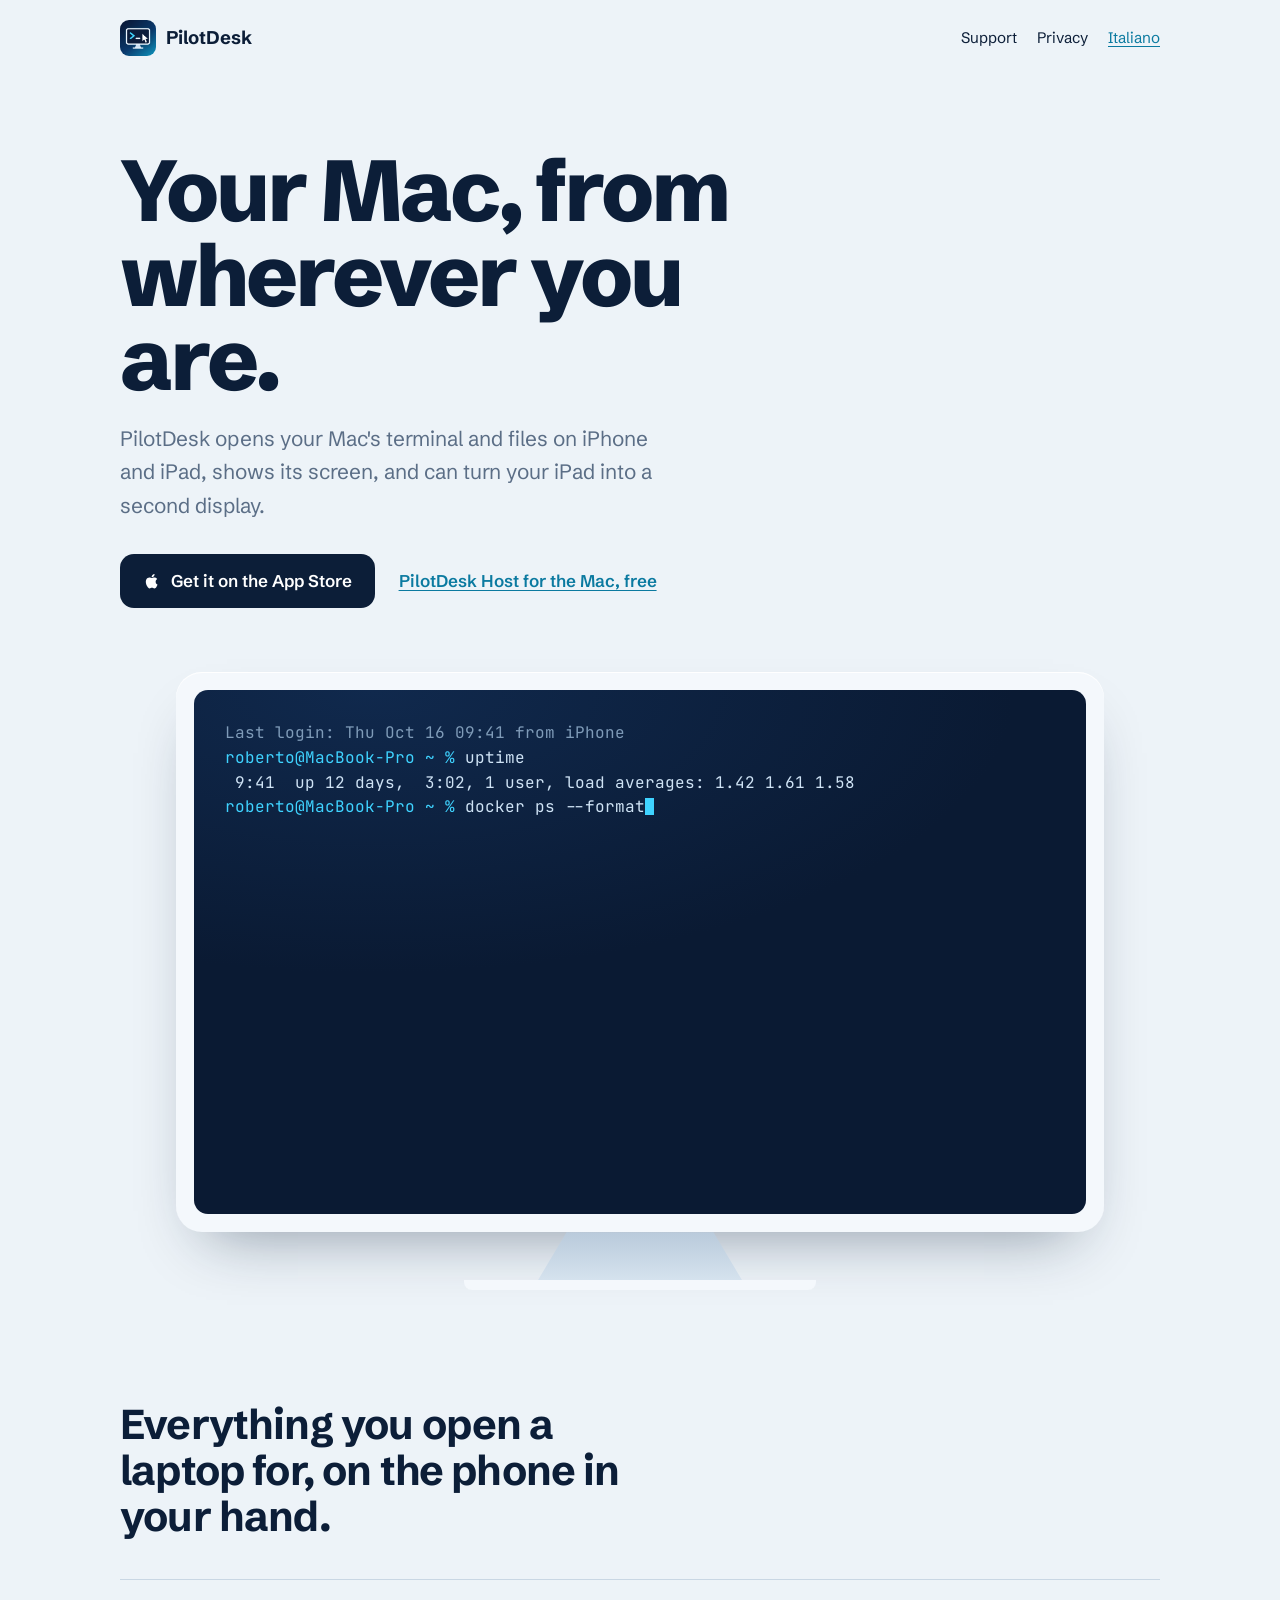
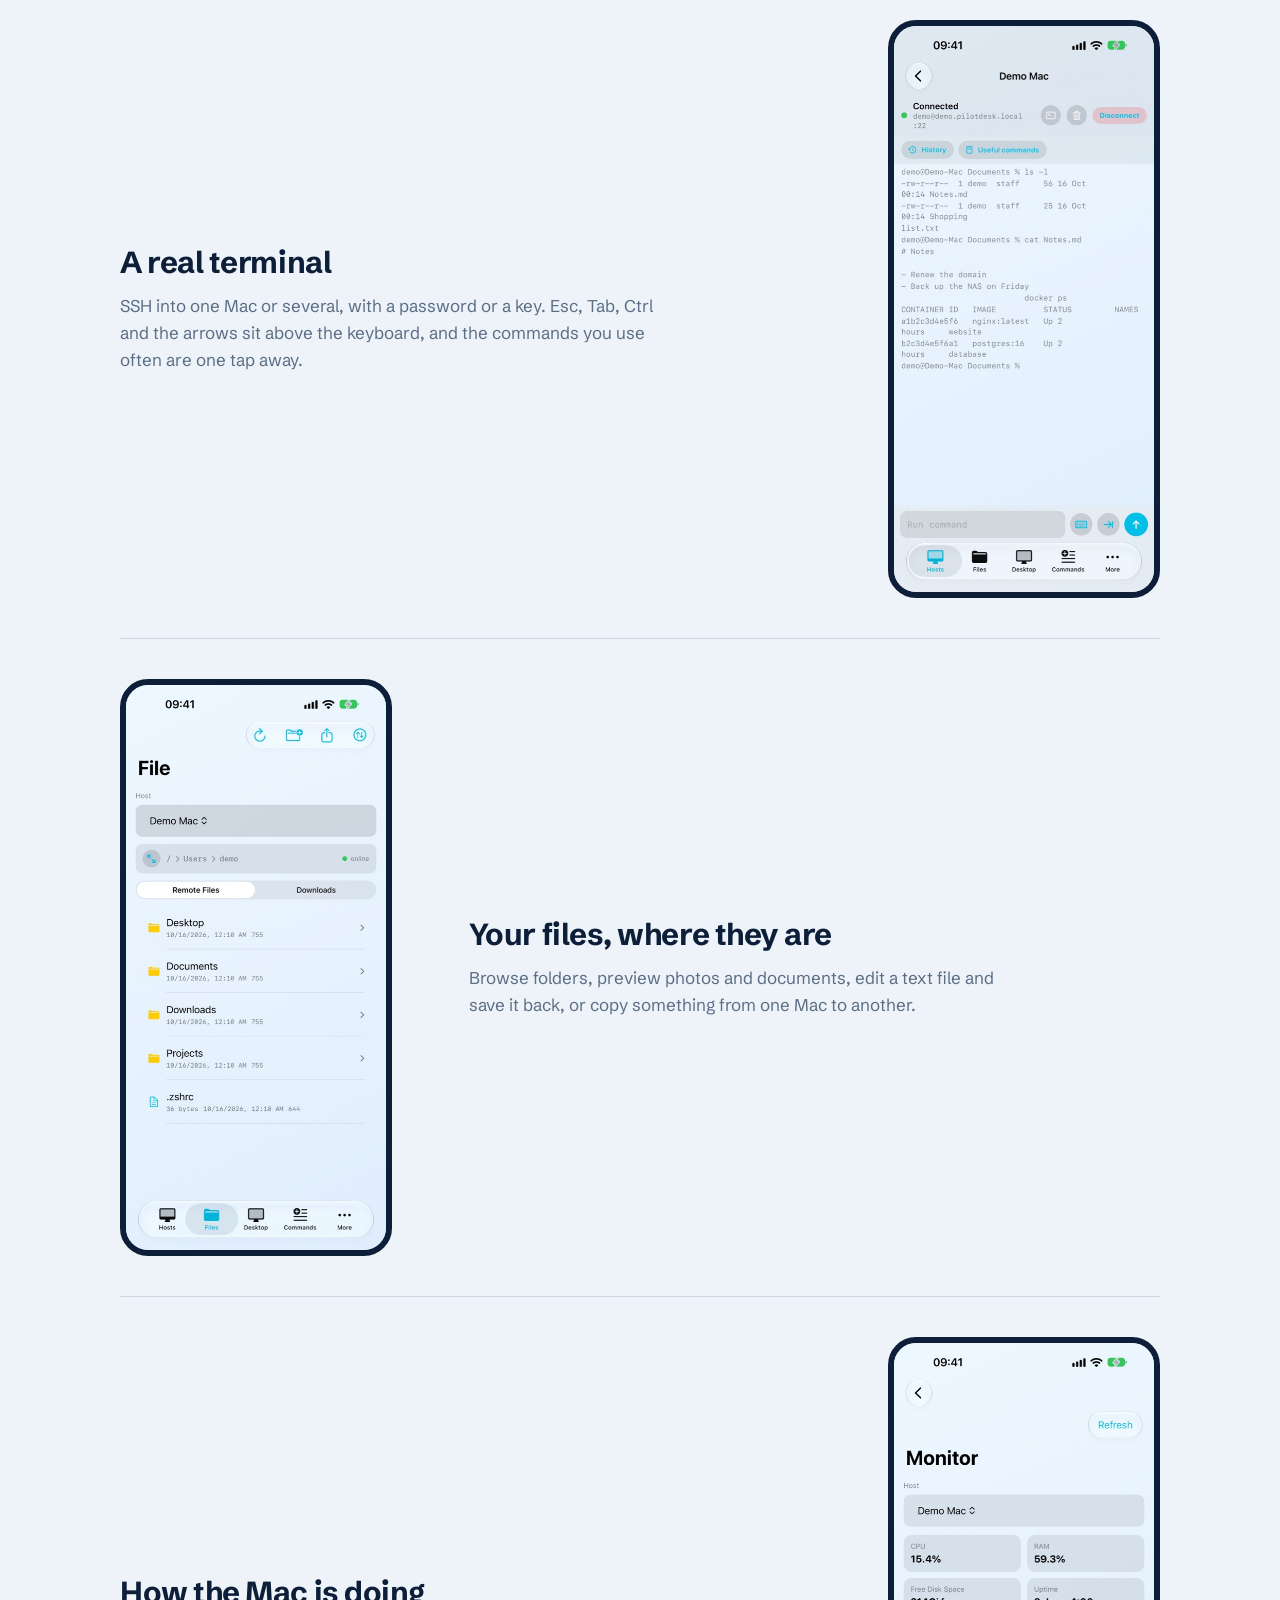
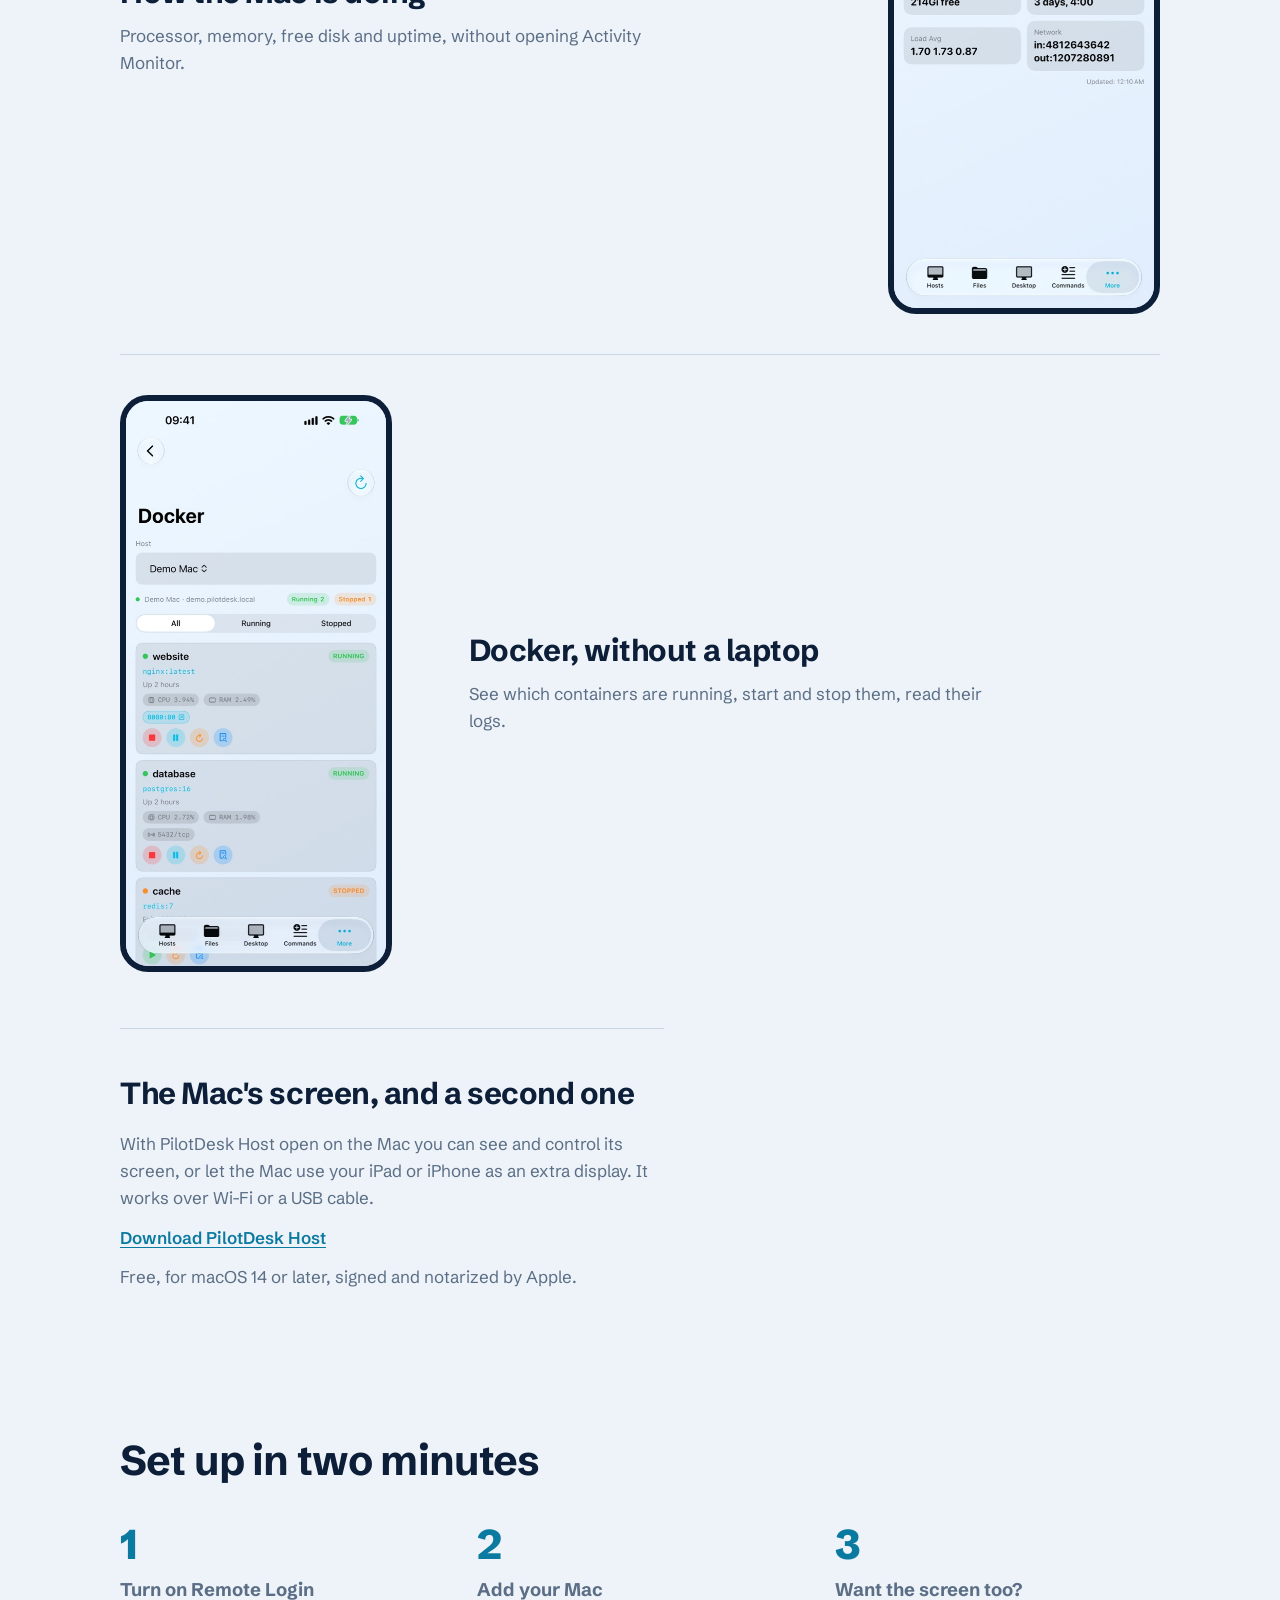
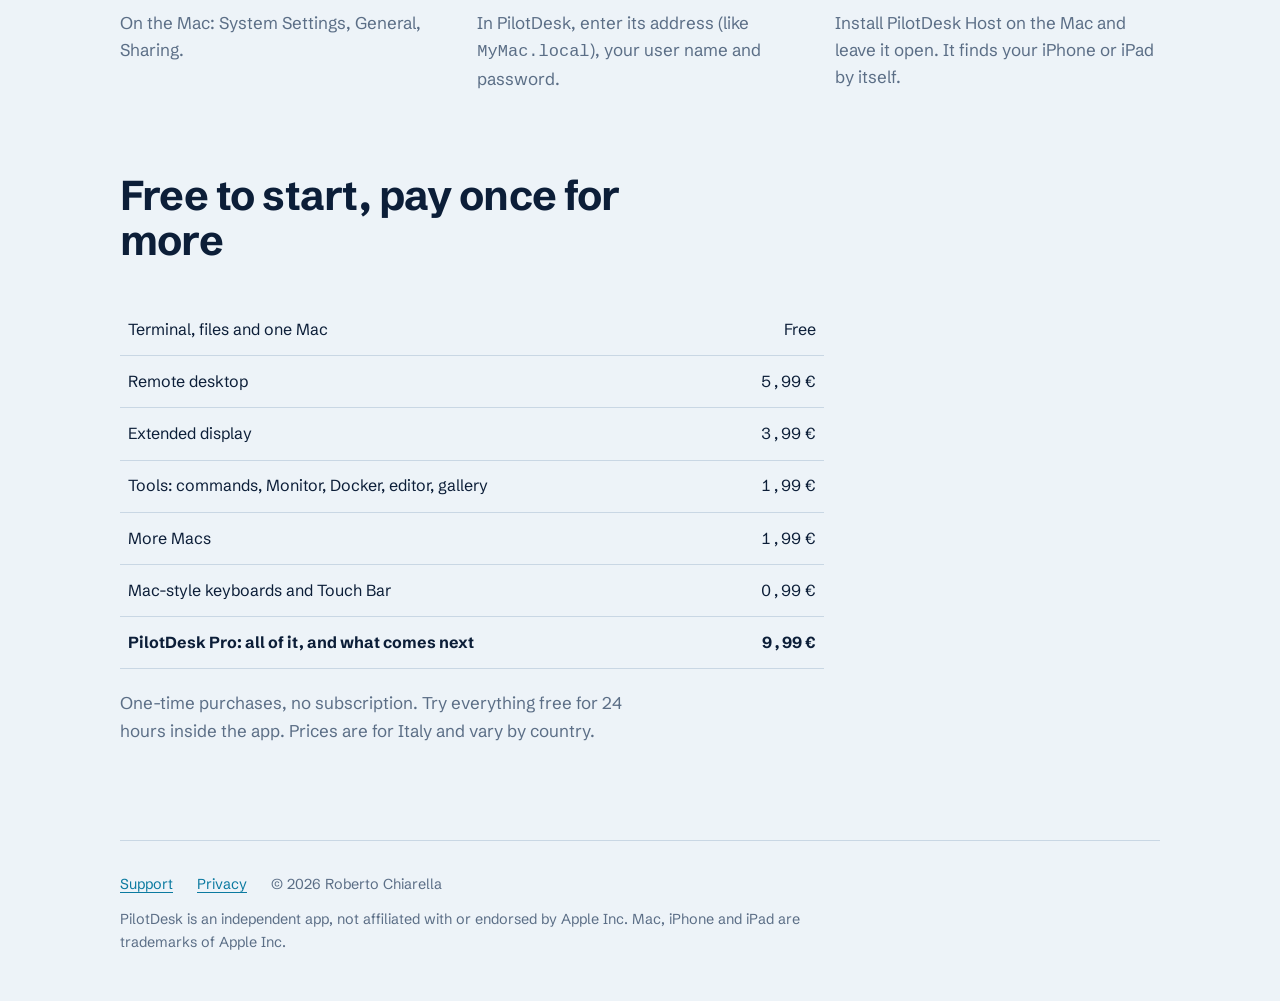
==== commit cbe2def6: "Fogli di stile e script con versione, così il browser non usa quelli vecchi" ====
--- a/index.html
+++ b/index.html
@@ -10,8 +10,8 @@
 <link rel="preconnect" href="https://fonts.googleapis.com">
 <link rel="preconnect" href="https://fonts.gstatic.com" crossorigin>
 <link href="https://fonts.googleapis.com/css2?family=JetBrains+Mono:wght@400&family=Schibsted+Grotesk:wght@400;600;700;800&display=swap" rel="stylesheet">
-<link rel="stylesheet" href="style.css">
-<script src="lang.js"></script>
+<link rel="stylesheet" href="style.css?v=2">
+<script src="lang.js?v=2"></script>
 </head>
 <body>
 <div class="wrap">
@@ -143,6 +143,6 @@
 </footer>
 
 </div>
-<script src="term.js"></script>
+<script src="term.js?v=2"></script>
 </body>
 </html>
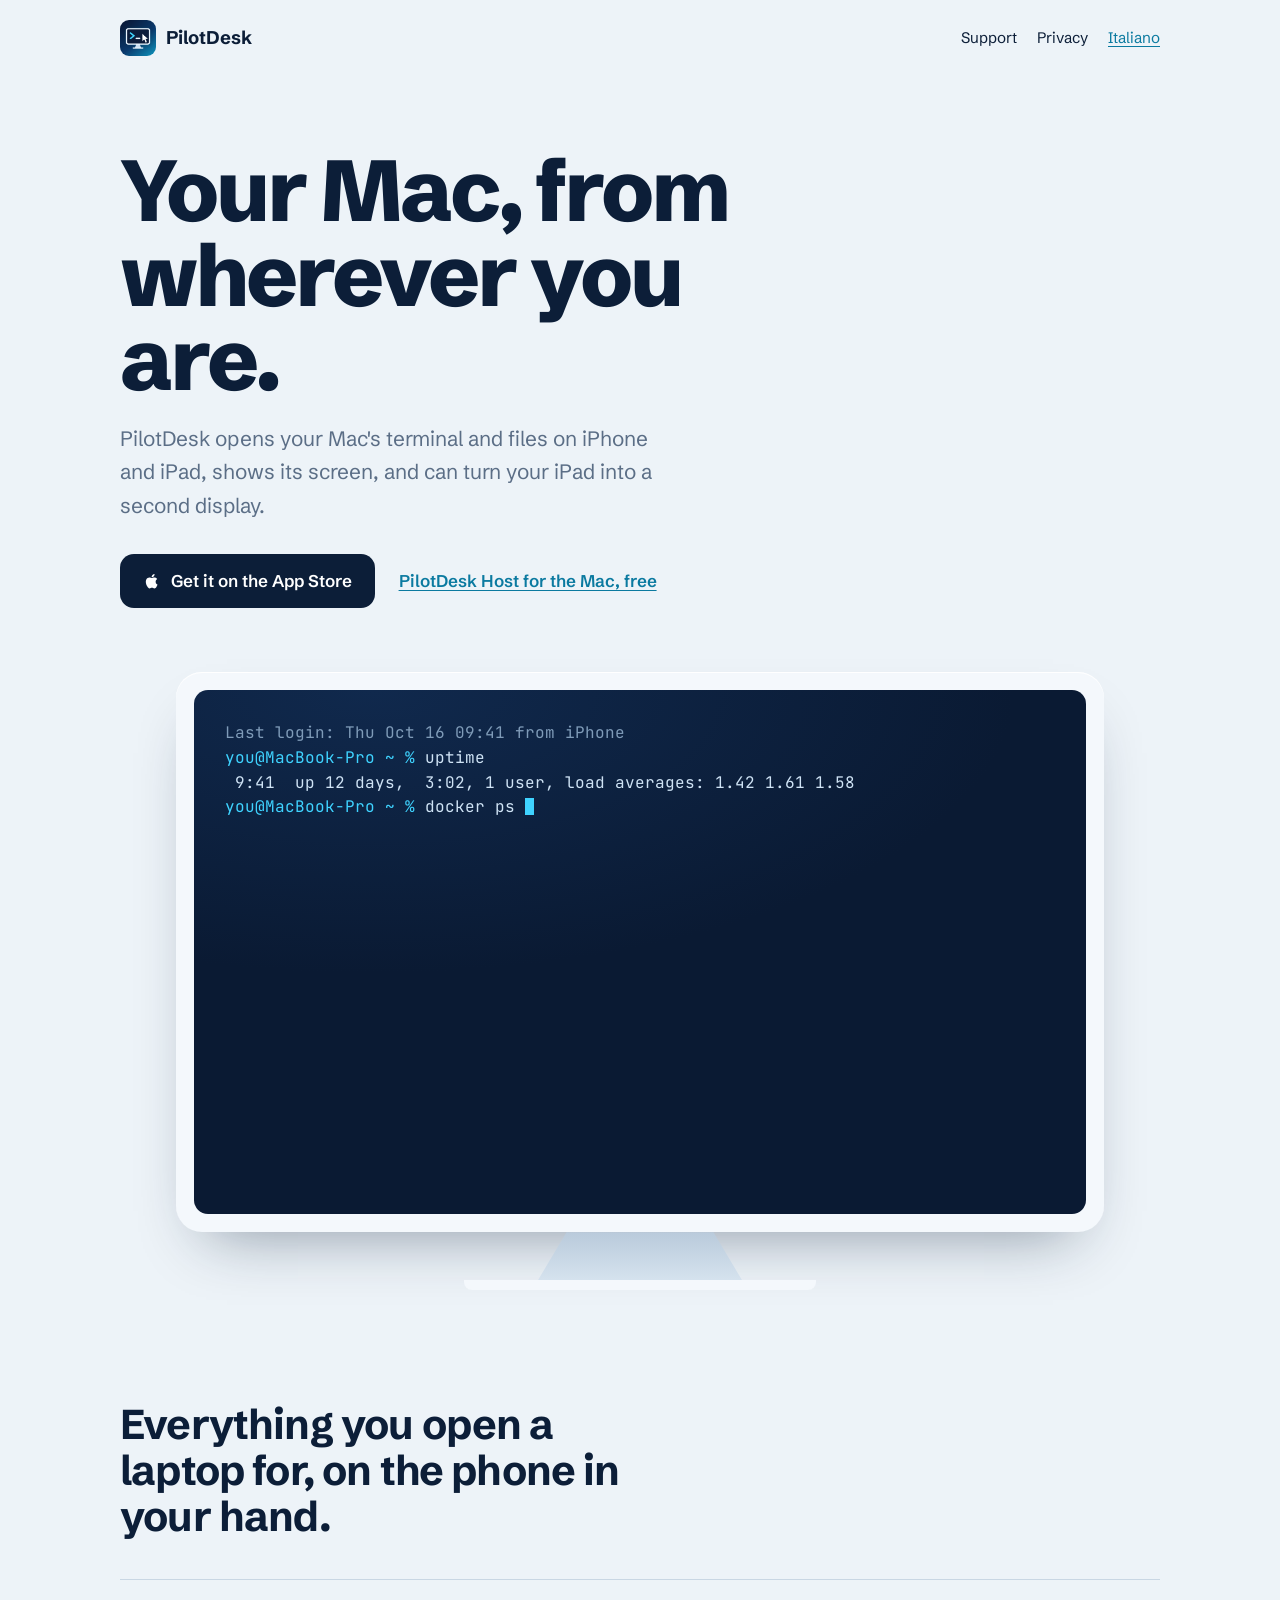
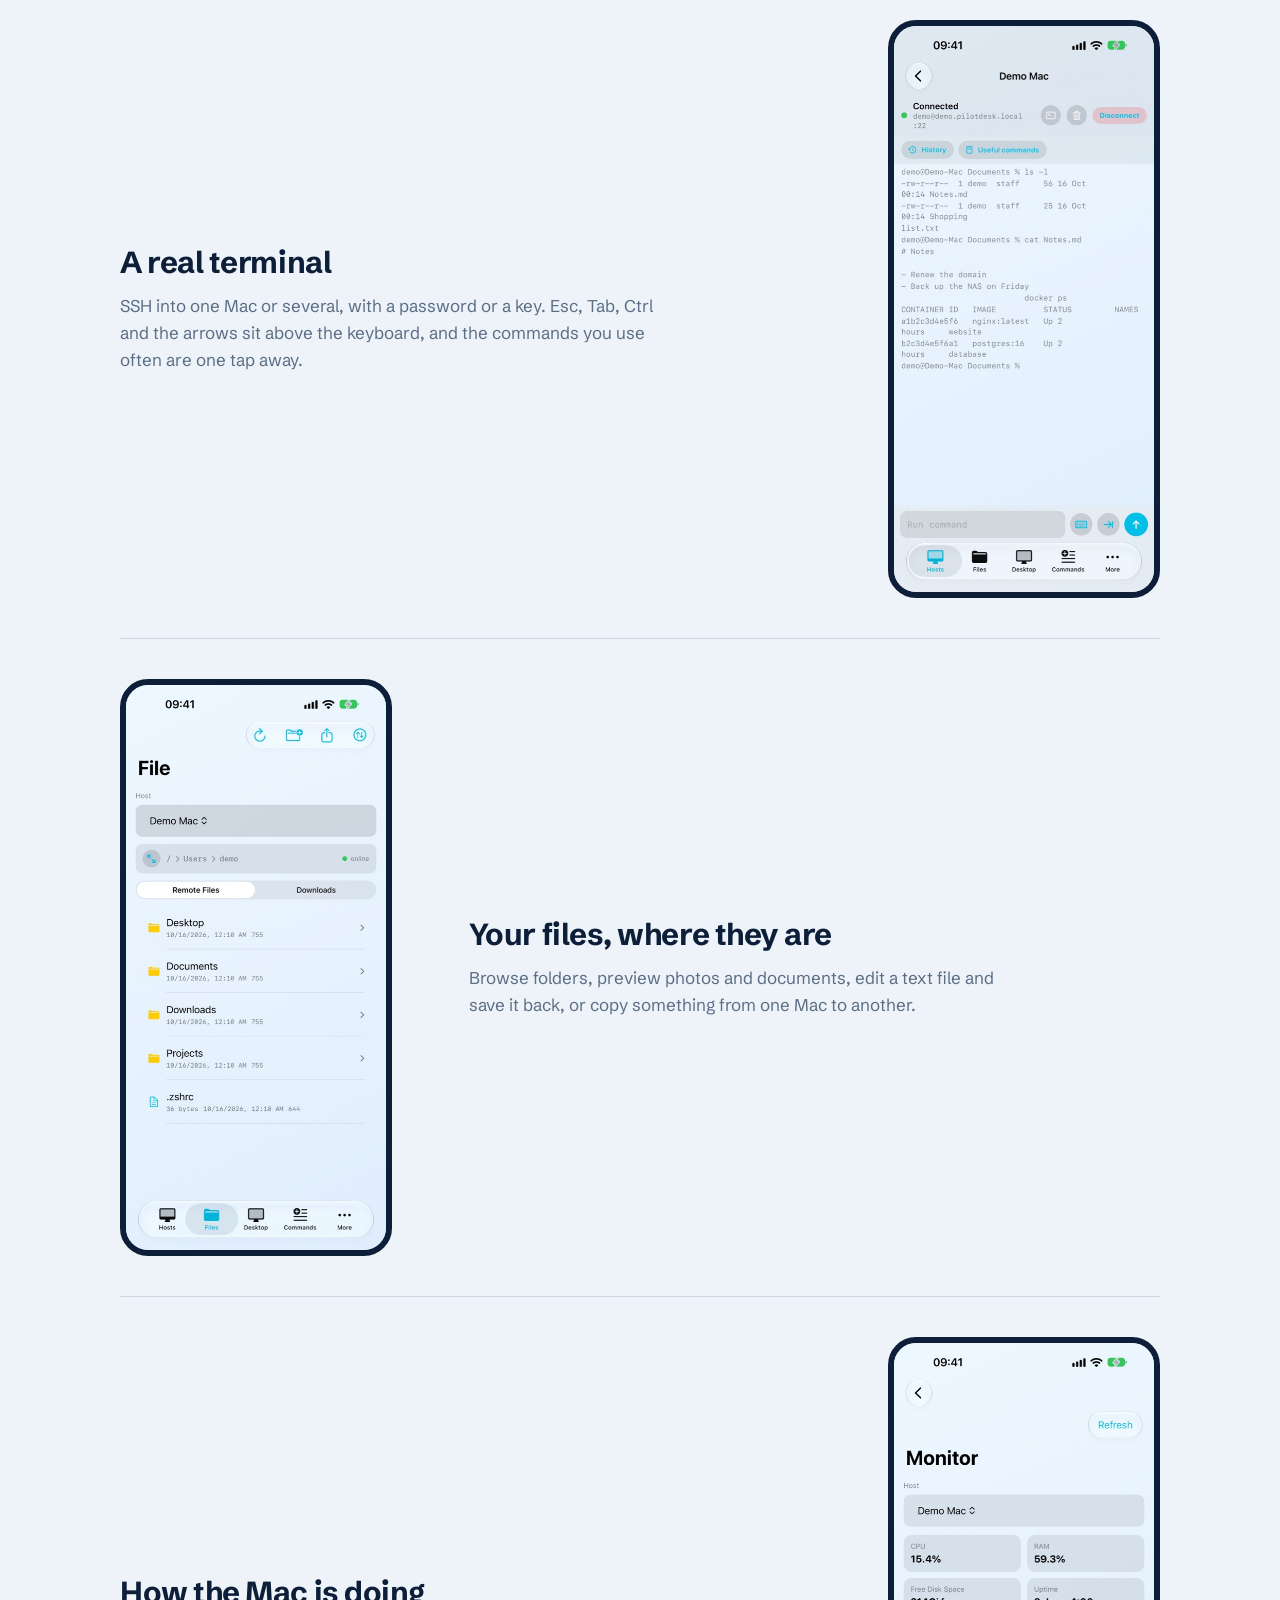
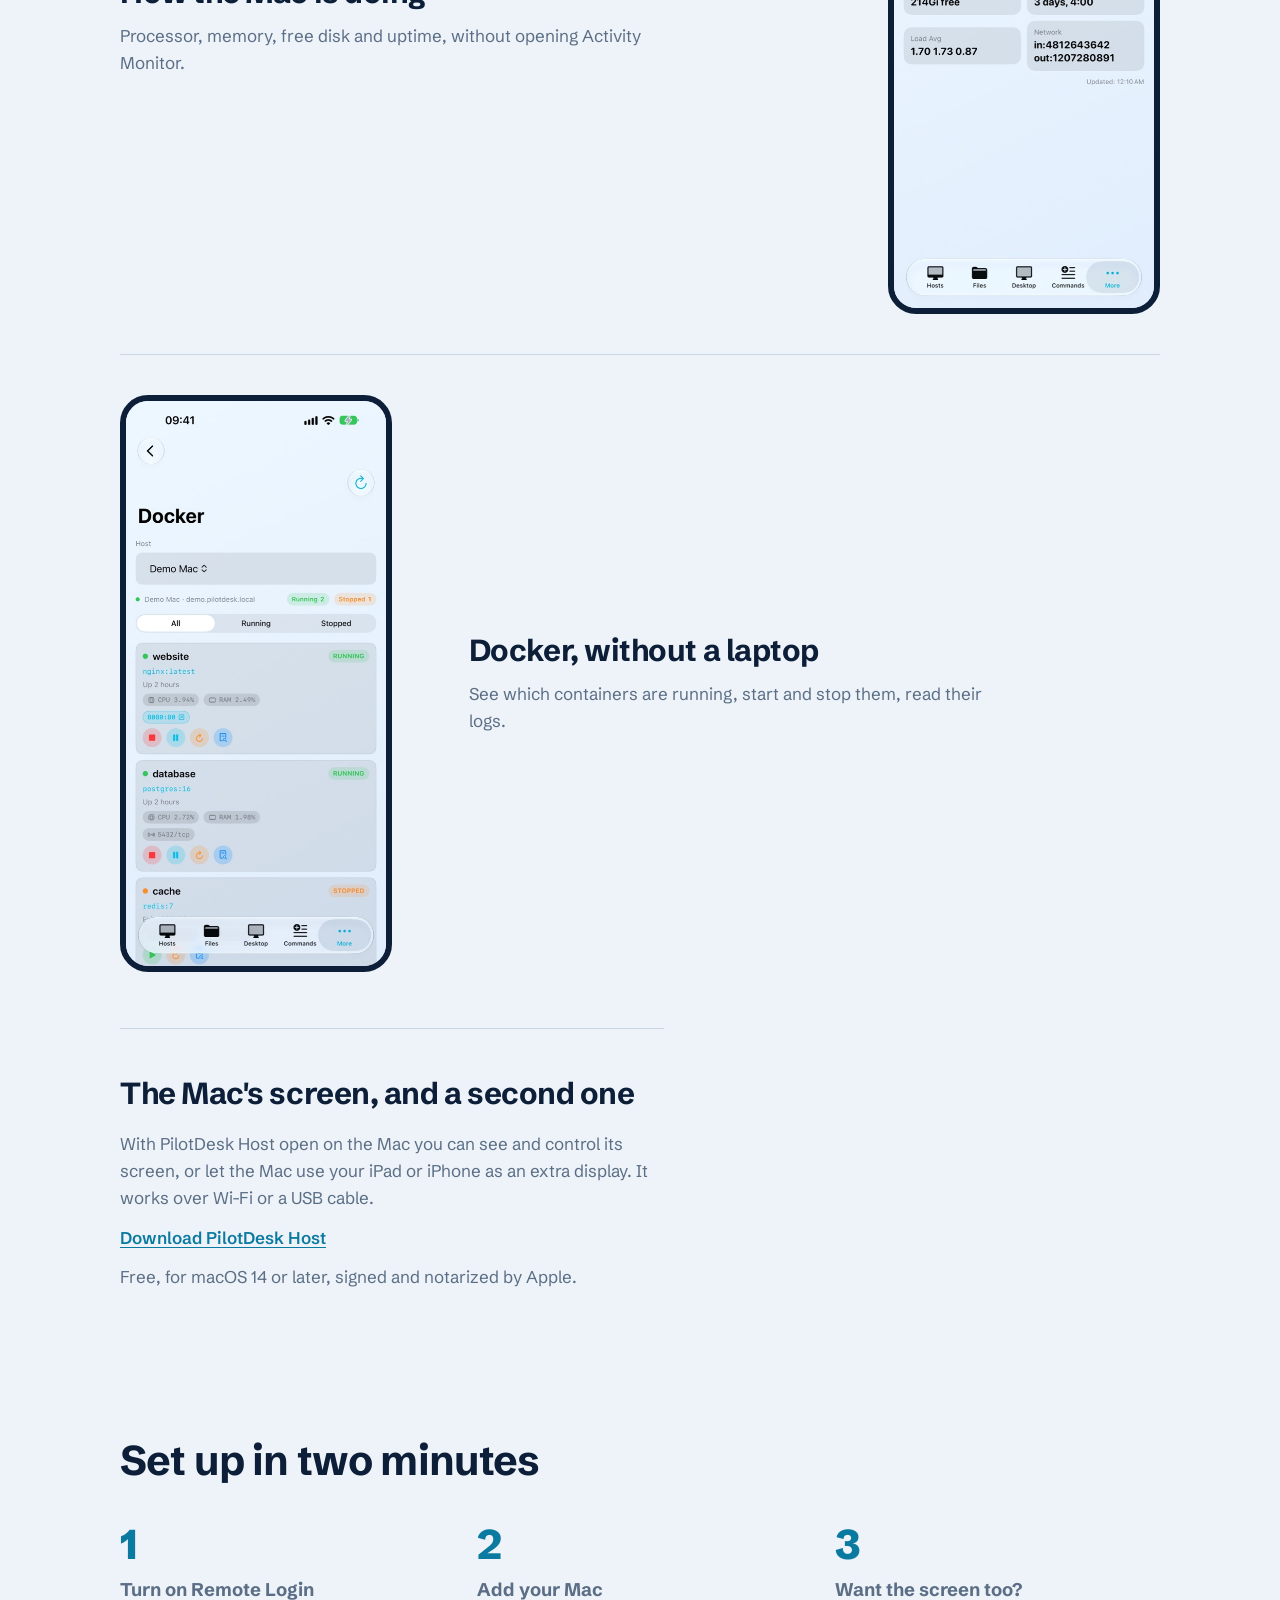
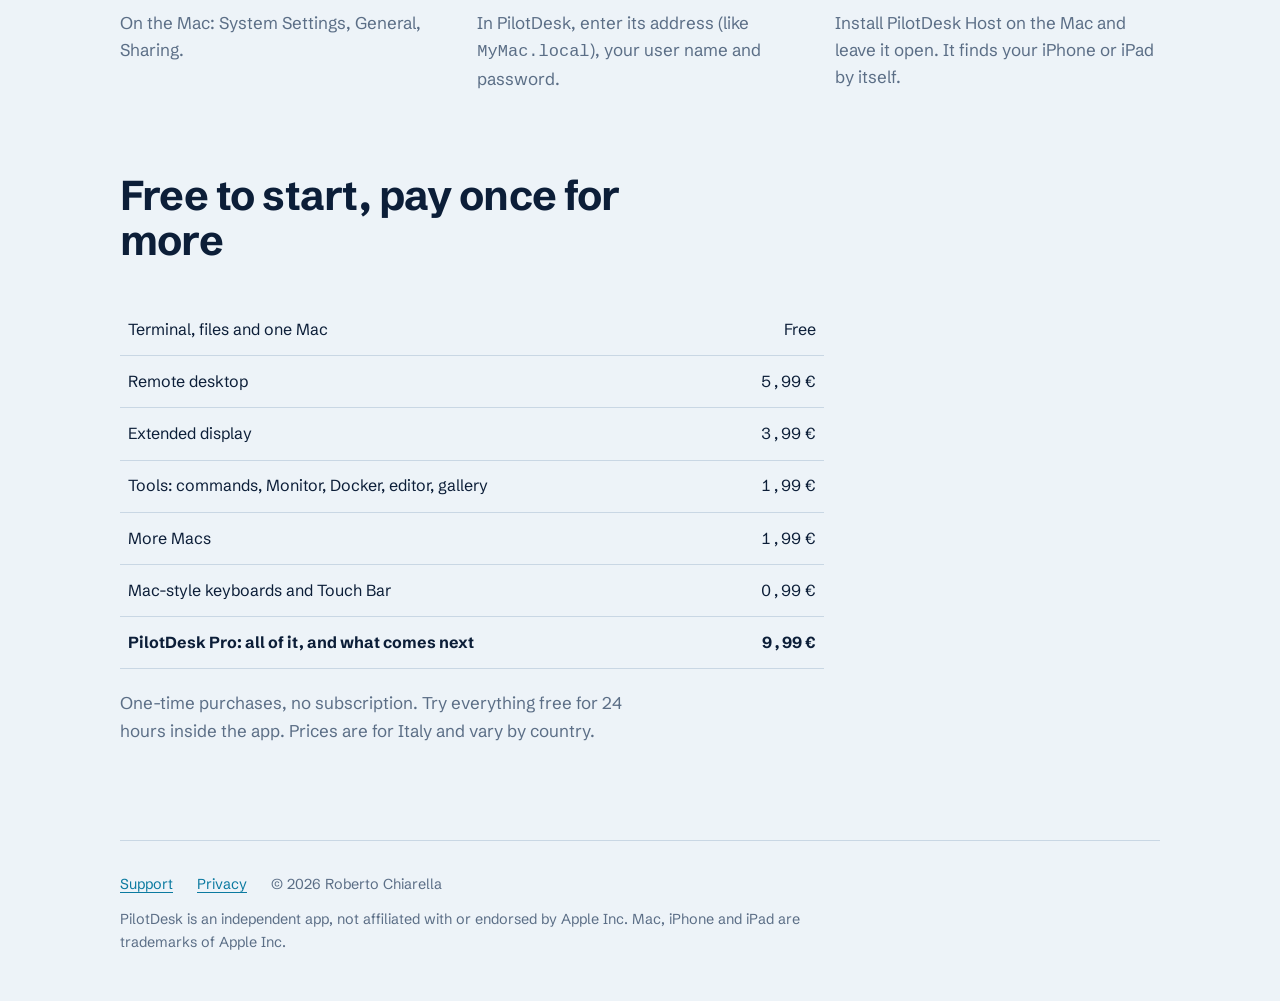
==== commit f487a2f3: "Terminale della home senza il nome dell'autore" ====
--- a/index.html
+++ b/index.html
@@ -10,8 +10,8 @@
 <link rel="preconnect" href="https://fonts.googleapis.com">
 <link rel="preconnect" href="https://fonts.gstatic.com" crossorigin>
 <link href="https://fonts.googleapis.com/css2?family=JetBrains+Mono:wght@400&family=Schibsted+Grotesk:wght@400;600;700;800&display=swap" rel="stylesheet">
-<link rel="stylesheet" href="style.css?v=2">
-<script src="lang.js?v=2"></script>
+<link rel="stylesheet" href="style.css?v=3">
+<script src="lang.js?v=3"></script>
 </head>
 <body>
 <div class="wrap">
@@ -143,6 +143,6 @@
 </footer>
 
 </div>
-<script src="term.js?v=2"></script>
+<script src="term.js?v=3"></script>
 </body>
 </html>
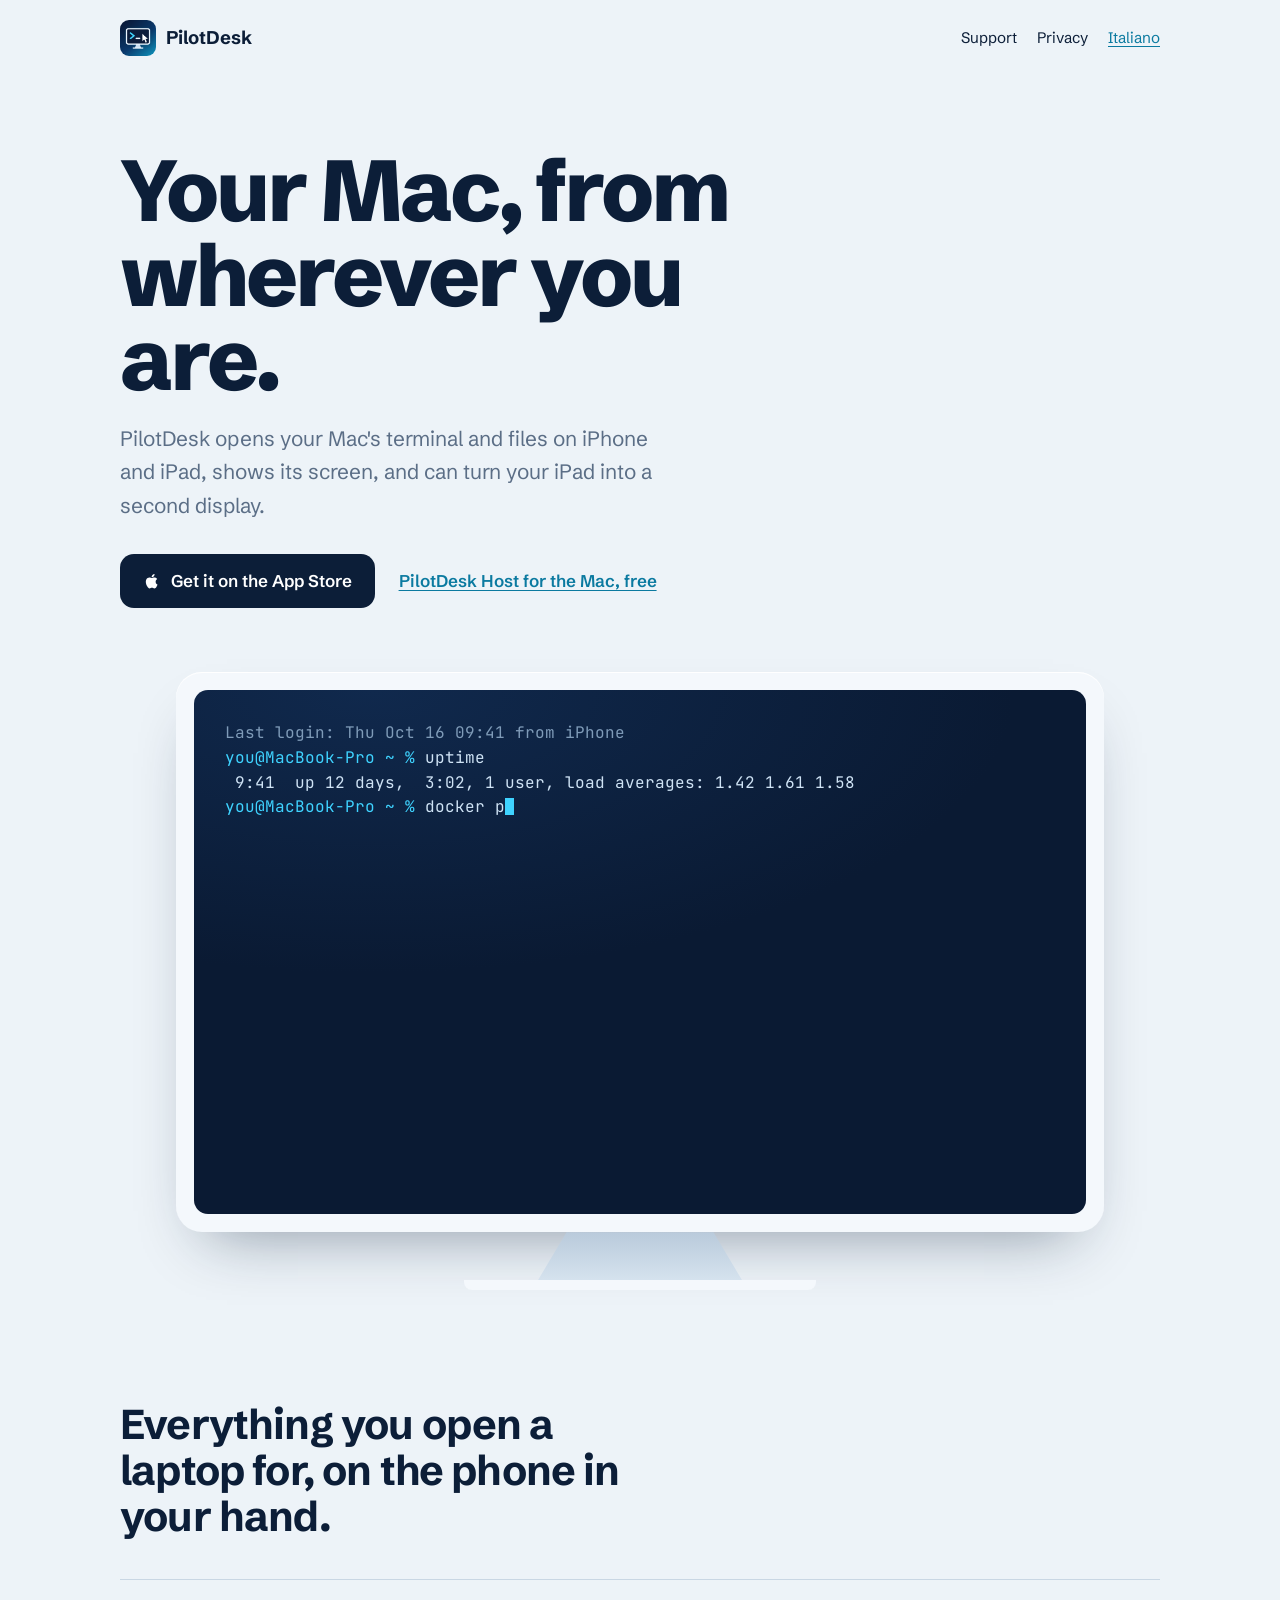
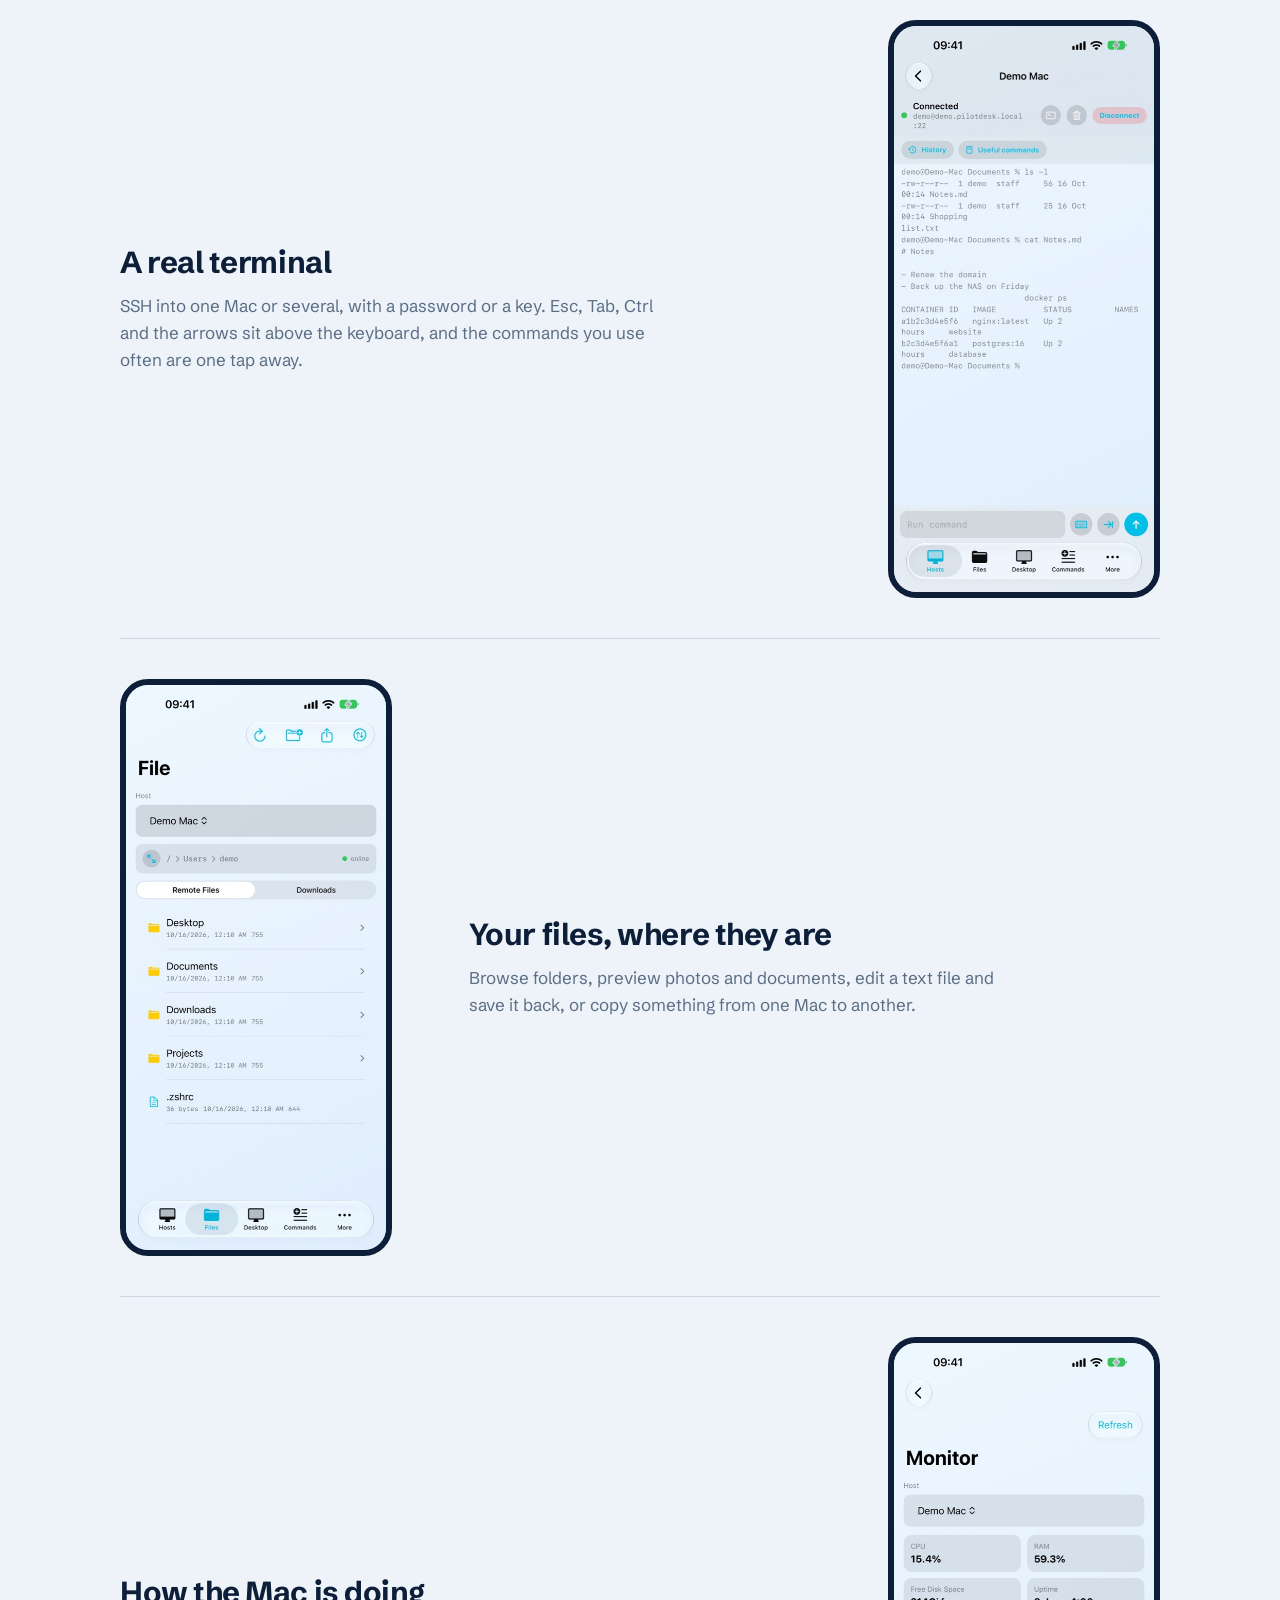
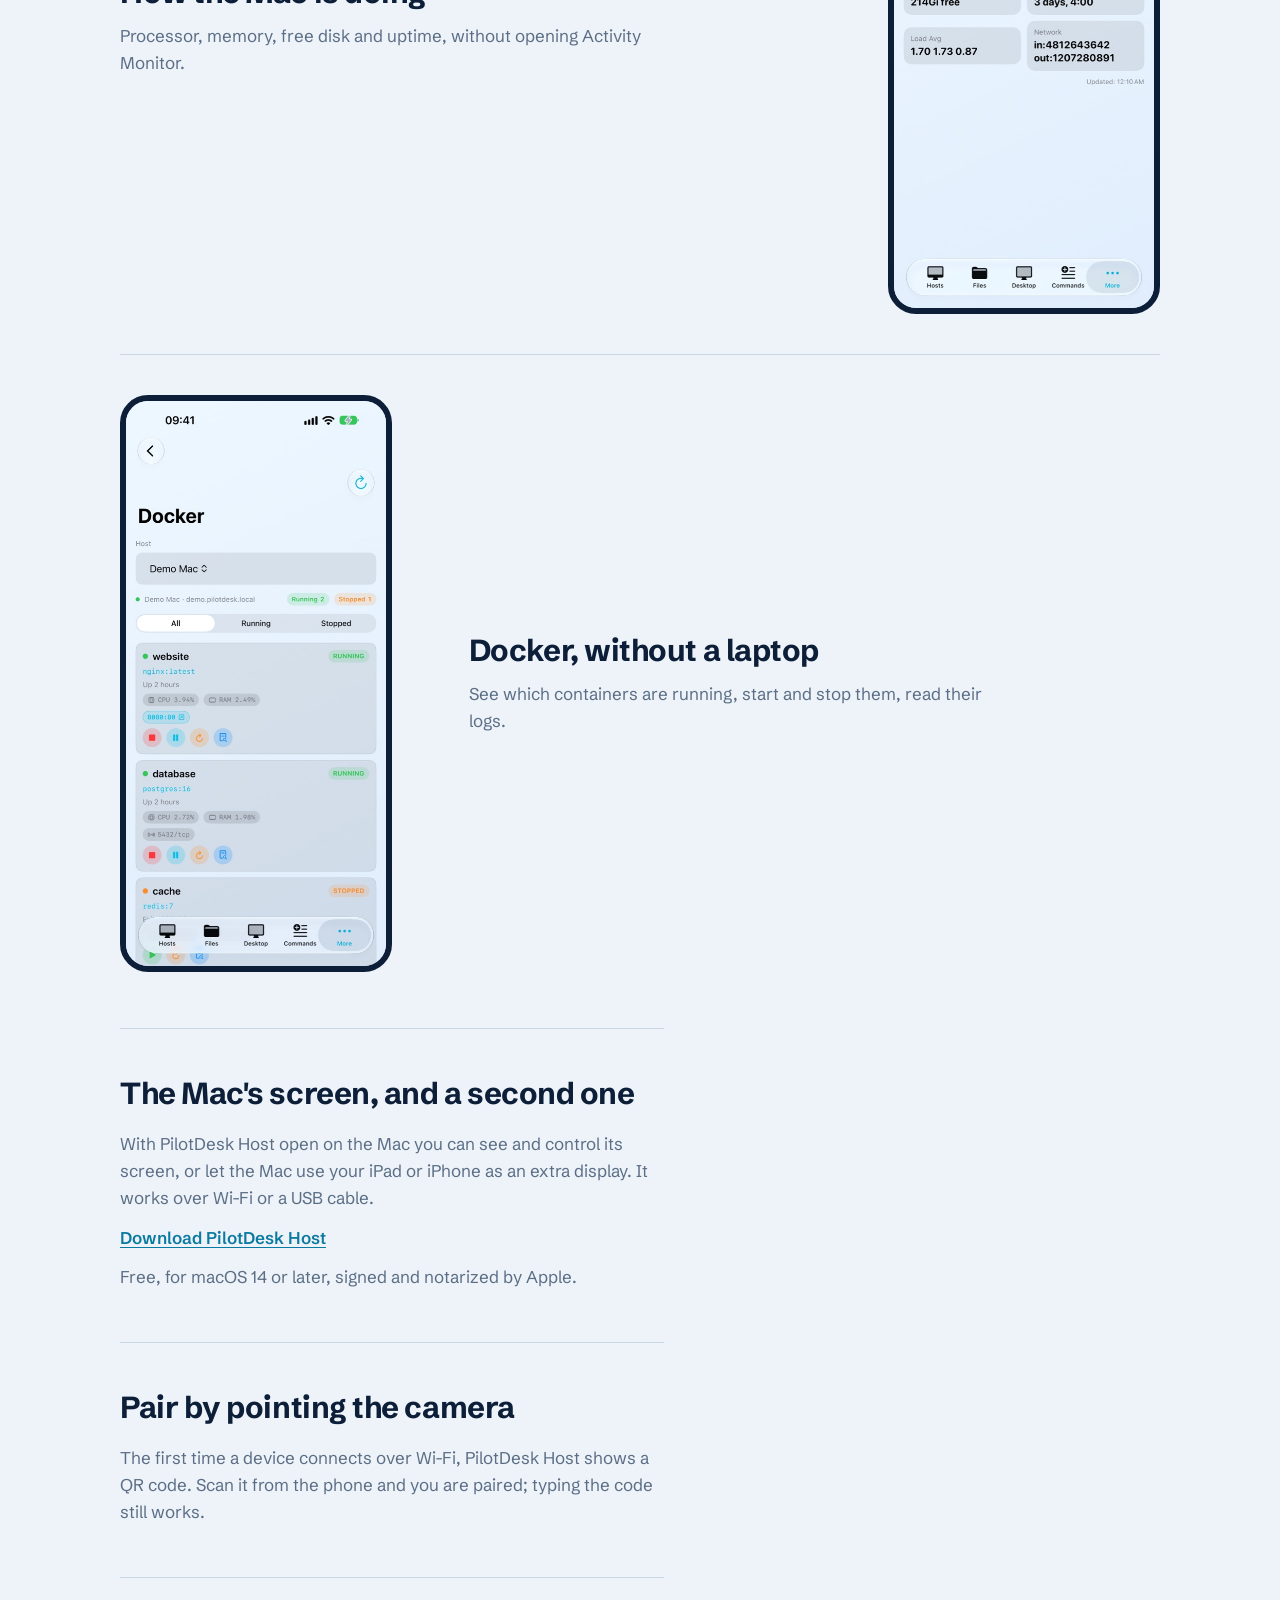
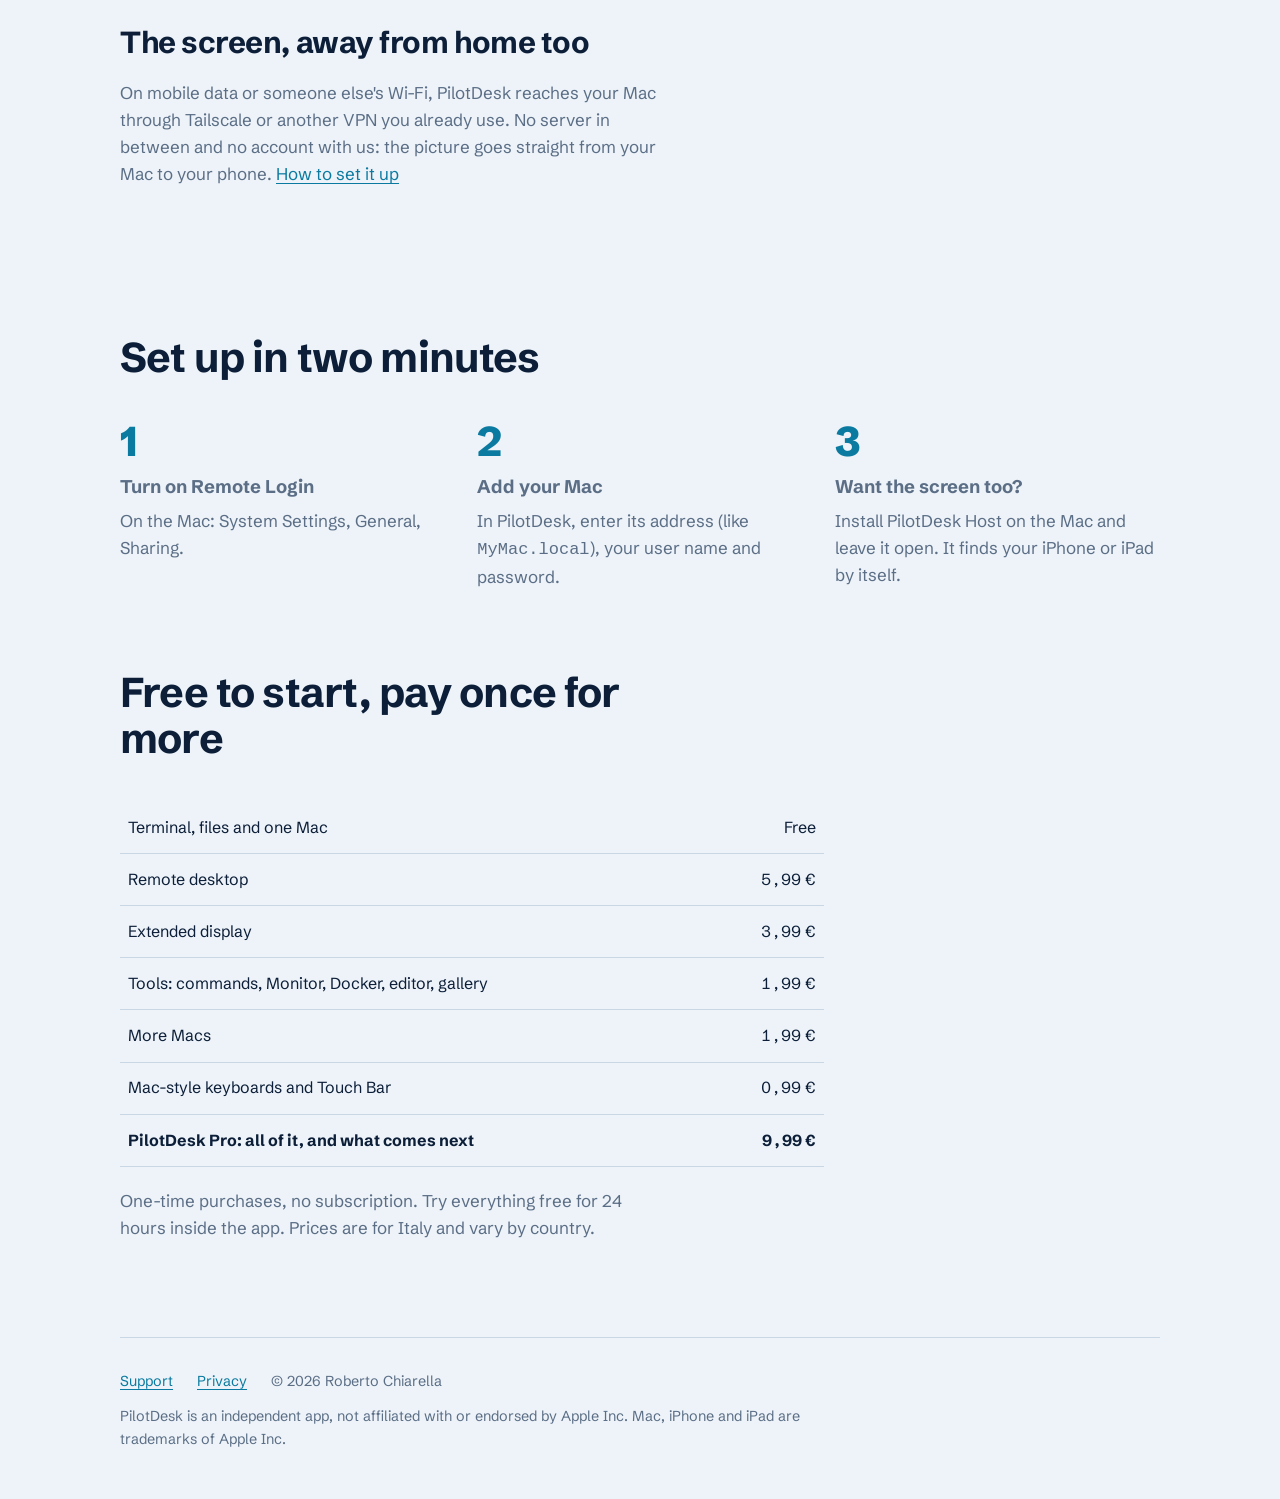
==== commit 8417d540: "Sito: abbinamento con QR e desktop fuori casa con Tailscale o un'altra VPN" ====
--- a/index.html
+++ b/index.html
@@ -10,8 +10,8 @@
 <link rel="preconnect" href="https://fonts.googleapis.com">
 <link rel="preconnect" href="https://fonts.gstatic.com" crossorigin>
 <link href="https://fonts.googleapis.com/css2?family=JetBrains+Mono:wght@400&family=Schibsted+Grotesk:wght@400;600;700;800&display=swap" rel="stylesheet">
-<link rel="stylesheet" href="style.css?v=3">
-<script src="lang.js?v=3"></script>
+<link rel="stylesheet" href="style.css?v=4">
+<script src="lang.js?v=4"></script>
 </head>
 <body>
 <div class="wrap">
@@ -91,6 +91,18 @@
     <p lang="en">Free, for macOS 14 or later, signed and notarized by Apple.</p>
     <p lang="it">Gratis, per macOS 14 o successivo, firmata e notarizzata da Apple.</p>
   </div>
+
+  <div class="screen-note">
+    <h3><span lang="en">Pair by pointing the camera</span><span lang="it">Abbini inquadrando</span></h3>
+    <p lang="en">The first time a device connects over Wi-Fi, PilotDesk Host shows a QR code. Scan it from the phone and you are paired; typing the code still works.</p>
+    <p lang="it">La prima volta che un dispositivo si collega via Wi-Fi, PilotDesk Host mostra un codice QR. Lo inquadri dal telefono e sei abbinato; scrivere il codice funziona ancora.</p>
+  </div>
+
+  <div class="screen-note">
+    <h3><span lang="en">The screen, away from home too</span><span lang="it">Lo schermo, anche fuori casa</span></h3>
+    <p lang="en">On mobile data or someone else's Wi-Fi, PilotDesk reaches your Mac through Tailscale or another VPN you already use. No server in between and no account with us: the picture goes straight from your Mac to your phone. <a href="support.html#away">How to set it up</a></p>
+    <p lang="it">Con i dati mobili o il Wi-Fi di qualcun altro, PilotDesk raggiunge il tuo Mac attraverso Tailscale o un'altra VPN che usi già. Nessun server in mezzo e nessun account da noi: l'immagine va dritta dal tuo Mac al tuo telefono. <a href="support.html#away">Come configurarlo</a></p>
+  </div>
 </section>
 
 <section class="setup">
@@ -143,6 +155,6 @@
 </footer>
 
 </div>
-<script src="term.js?v=3"></script>
+<script src="term.js?v=4"></script>
 </body>
 </html>
--- a/style.css
+++ b/style.css
@@ -144,3 +144,7 @@
 @media (prefers-reduced-motion: reduce) {
   .term .caret { animation: none; }
 }
+
+.prose ol, .prose ul { padding-left: 1.3rem; }
+.prose li { margin: .35rem 0; }
+.screen-note + .screen-note { margin-top: 0; }
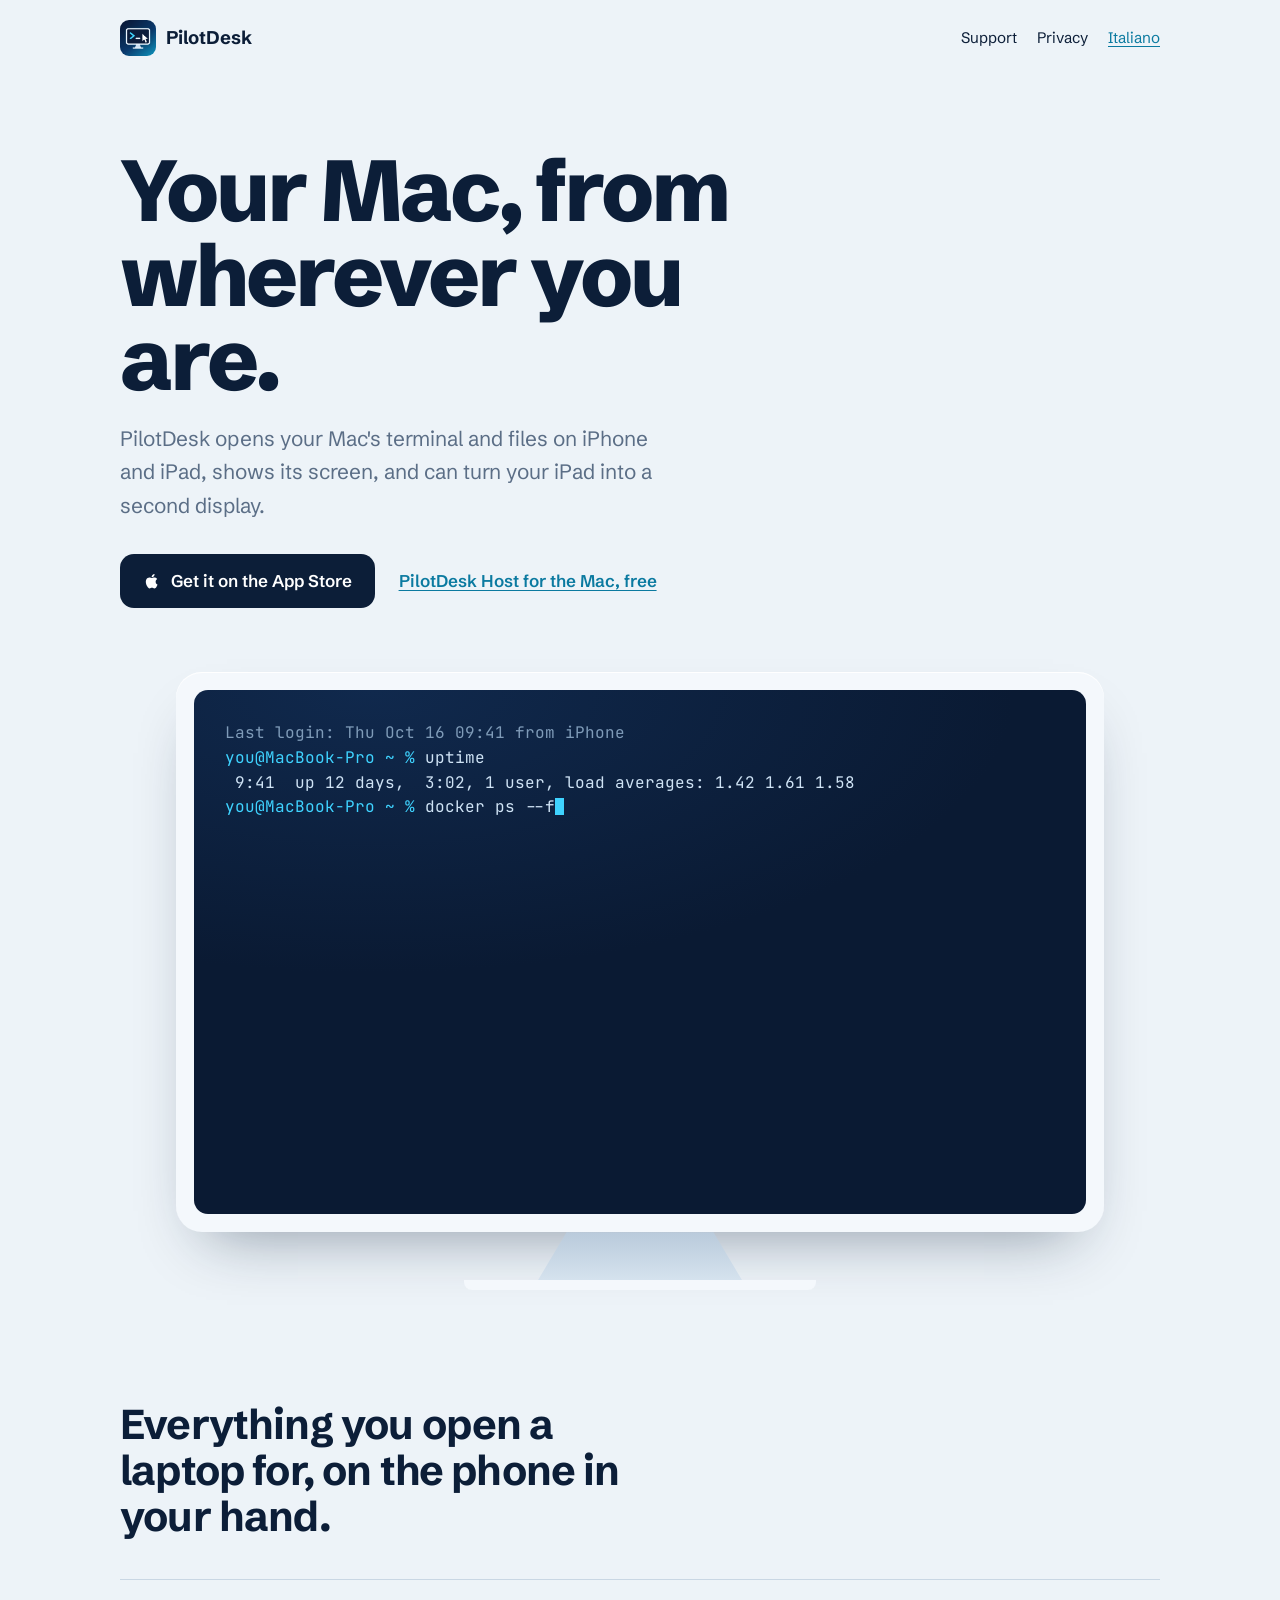
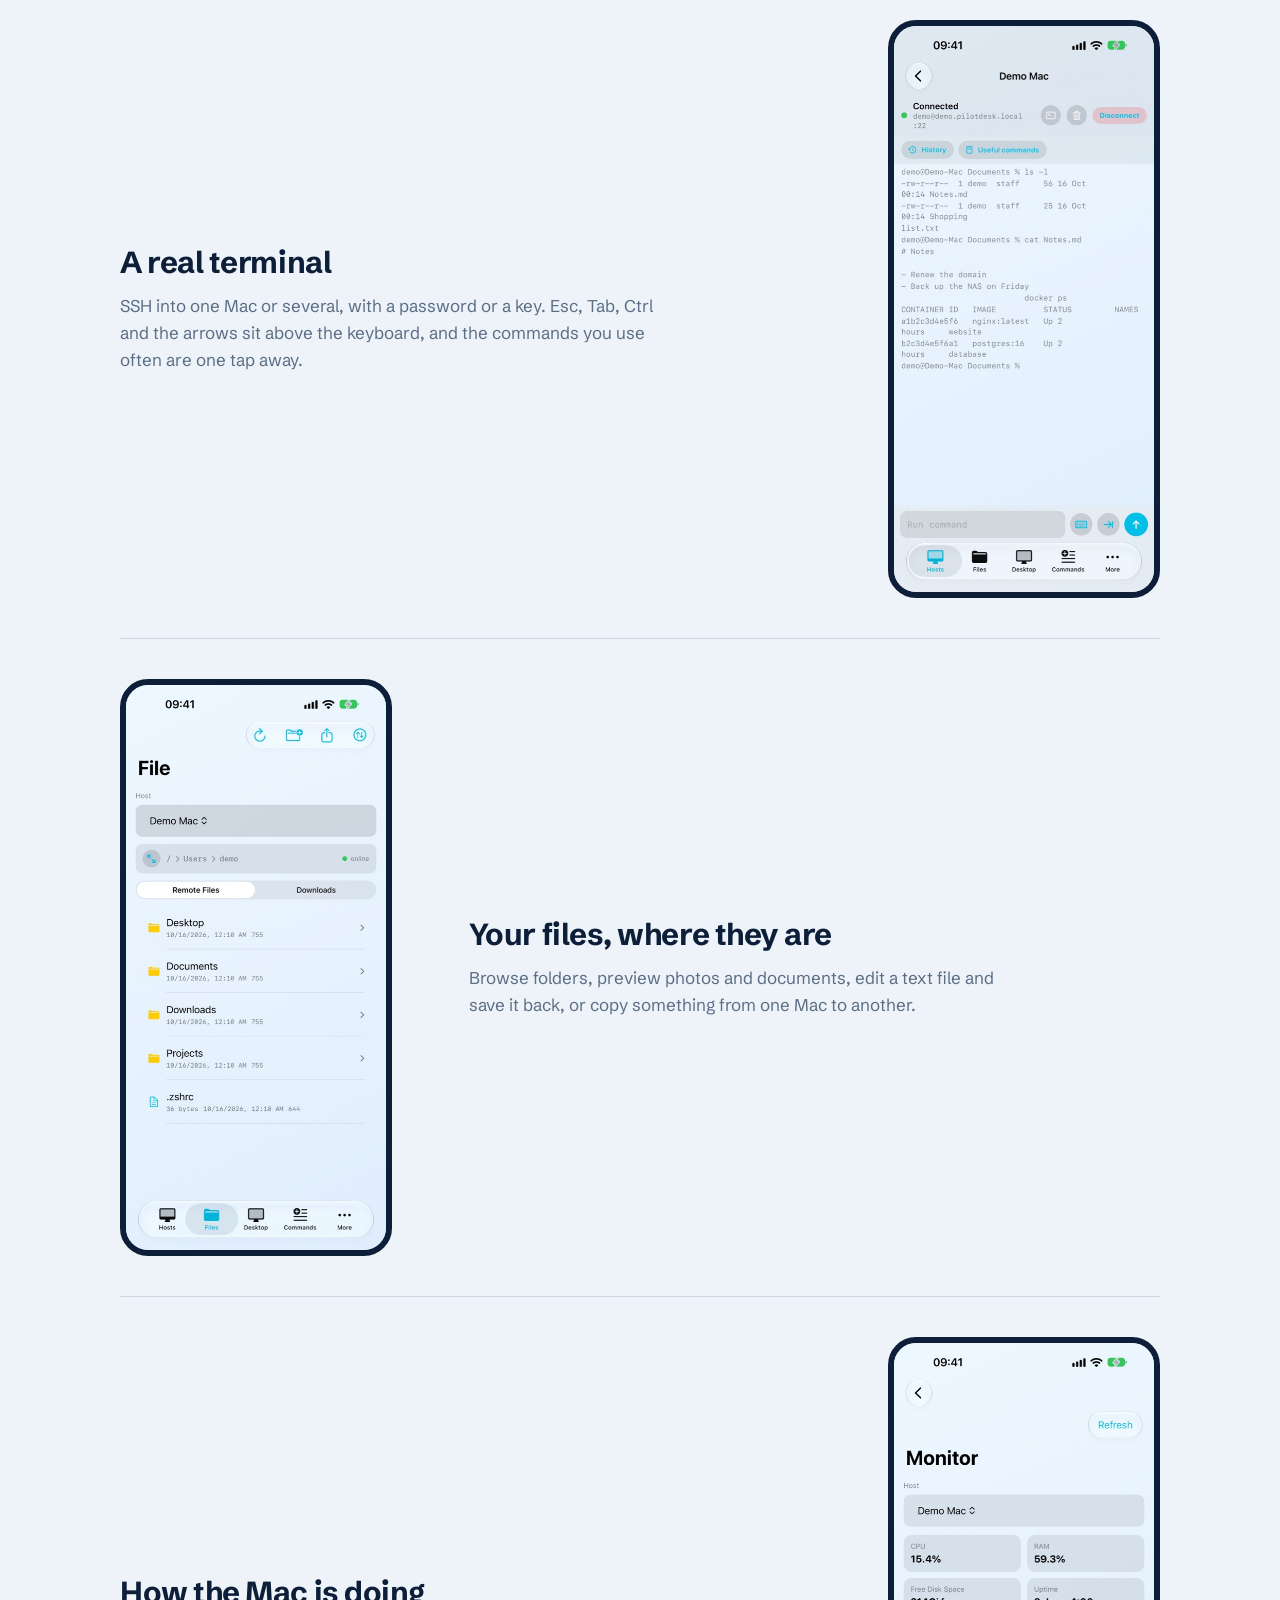
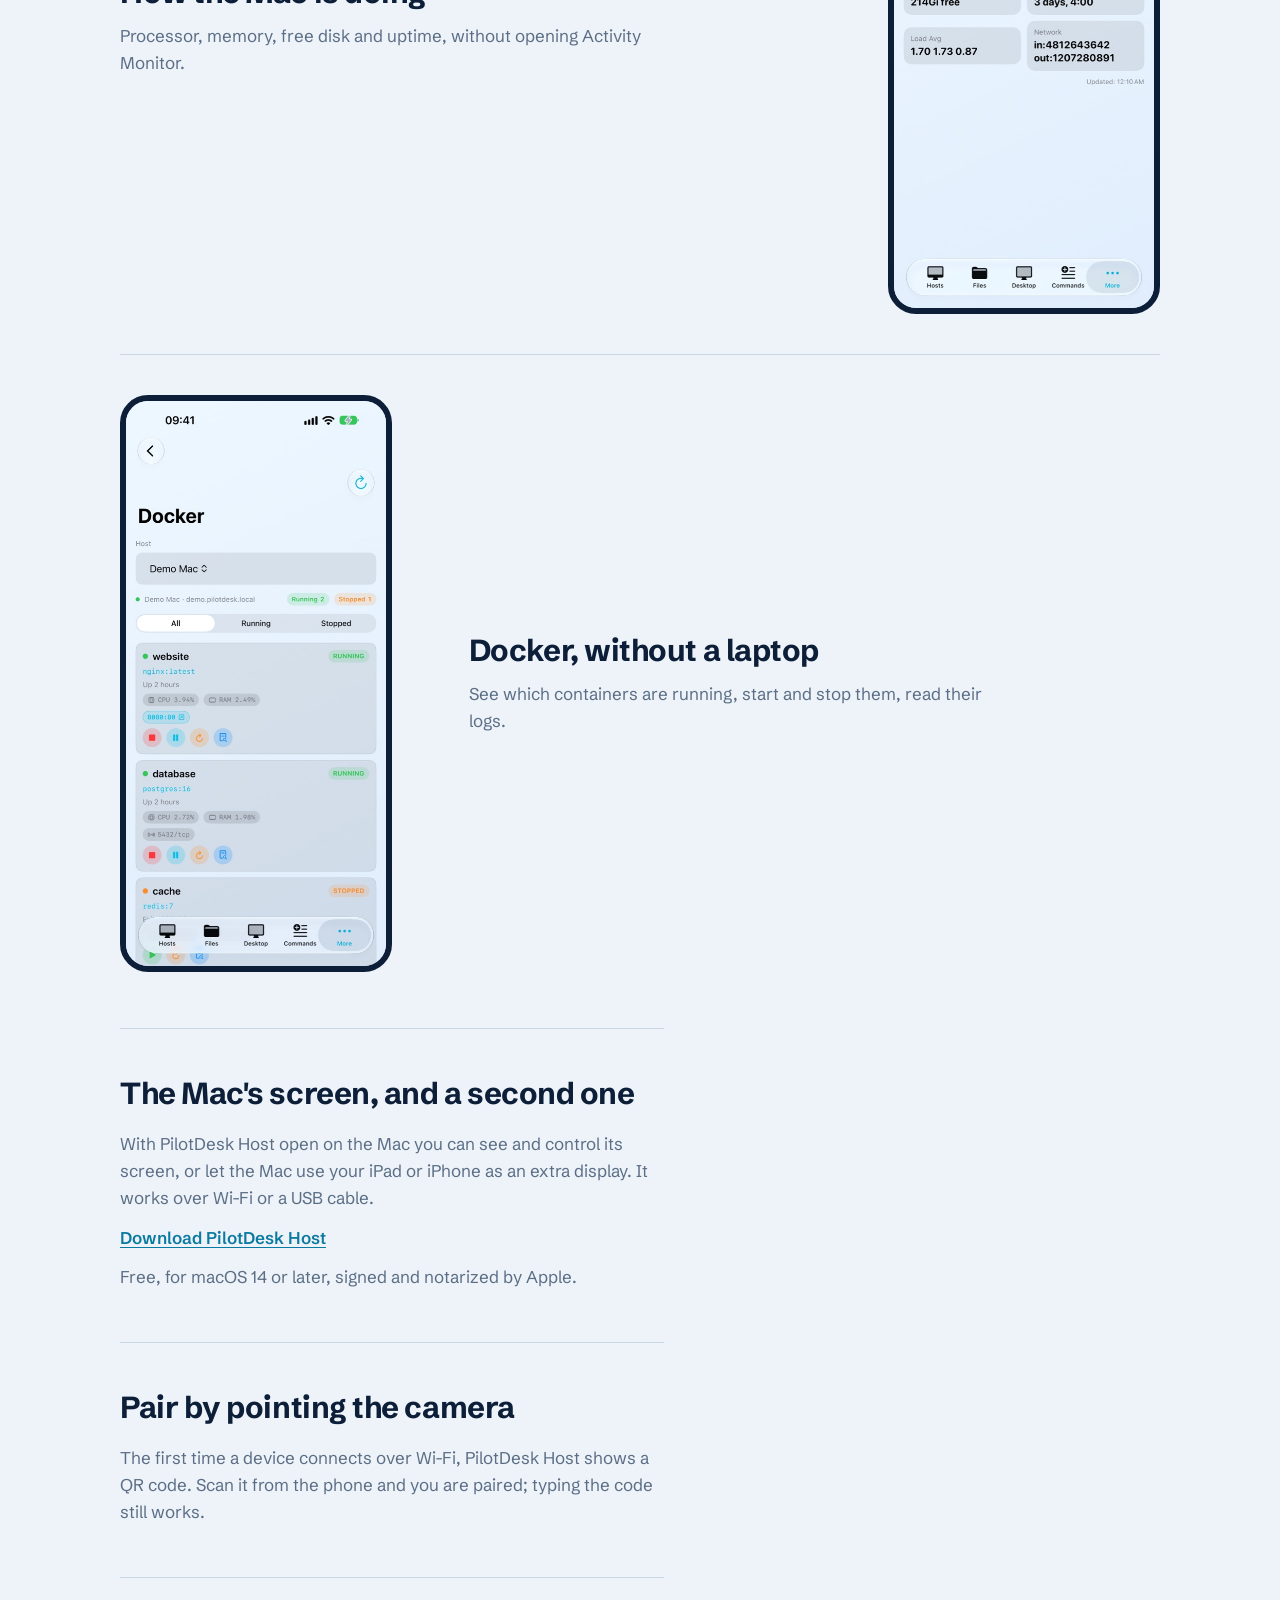
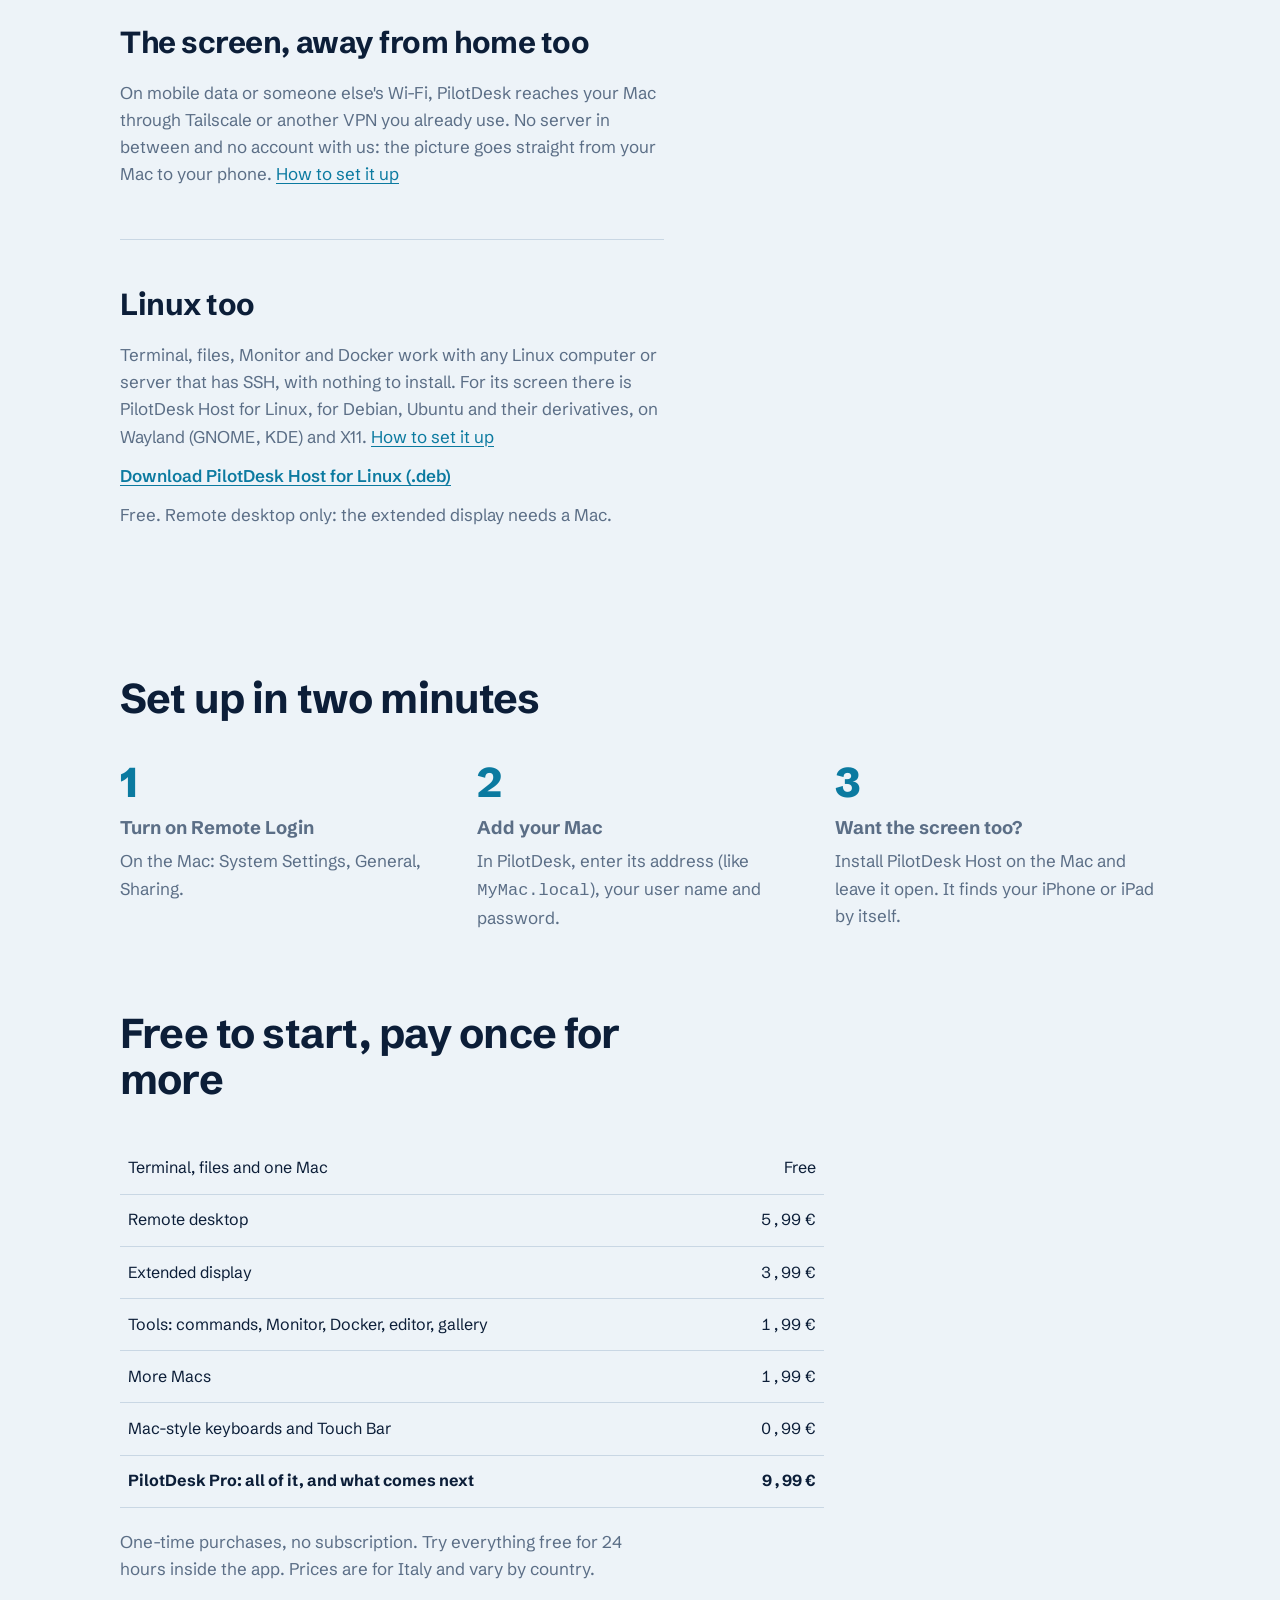
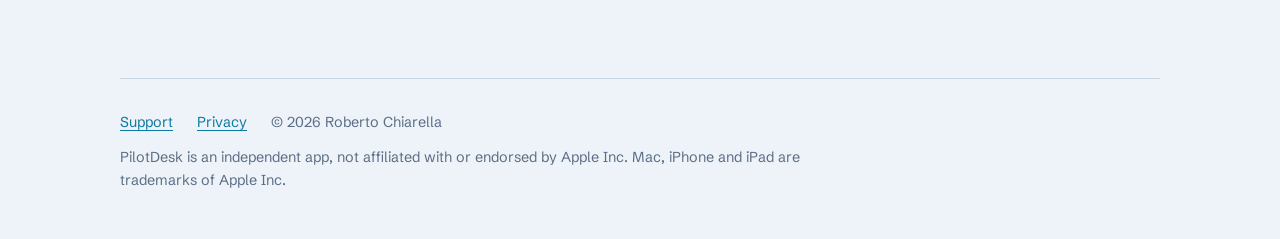
==== commit a61fda73: "Sito: Linux, con PilotDesk Host per Linux da scaricare Co-Authored-By: Claude Opus 5.5 <noreply@anth" ====
--- a/index.html
+++ b/index.html
@@ -103,6 +103,15 @@
     <p lang="en">On mobile data or someone else's Wi-Fi, PilotDesk reaches your Mac through Tailscale or another VPN you already use. No server in between and no account with us: the picture goes straight from your Mac to your phone. <a href="support.html#away">How to set it up</a></p>
     <p lang="it">Con i dati mobili o il Wi-Fi di qualcun altro, PilotDesk raggiunge il tuo Mac attraverso Tailscale o un'altra VPN che usi già. Nessun server in mezzo e nessun account da noi: l'immagine va dritta dal tuo Mac al tuo telefono. <a href="support.html#away">Come configurarlo</a></p>
   </div>
+
+  <div class="screen-note" id="linux">
+    <h3><span lang="en">Linux too</span><span lang="it">Anche Linux</span></h3>
+    <p lang="en">Terminal, files, Monitor and Docker work with any Linux computer or server that has SSH, with nothing to install. For its screen there is PilotDesk Host for Linux, for Debian, Ubuntu and their derivatives, on Wayland (GNOME, KDE) and X11. <a href="support.html#linux">How to set it up</a></p>
+    <p lang="it">Terminale, file, Monitor e Docker funzionano con qualsiasi computer o server Linux che abbia SSH, senza installare niente. Per il suo schermo c'è PilotDesk Host per Linux, per Debian, Ubuntu e derivate, su Wayland (GNOME, KDE) e X11. <a href="support.html#linux-it">Come configurarlo</a></p>
+    <p><a class="host-link" href="https://github.com/robchdev/pilotdesk-site/releases/download/linux-1.0/pilotdesk-host_1.0_all.deb"><span lang="en">Download PilotDesk Host for Linux (.deb)</span><span lang="it">Scarica PilotDesk Host per Linux (.deb)</span></a></p>
+    <p lang="en">Free. Remote desktop only: the extended display needs a Mac.</p>
+    <p lang="it">Gratis. Solo desktop remoto: lo schermo esteso richiede un Mac.</p>
+  </div>
 </section>
 
 <section class="setup">
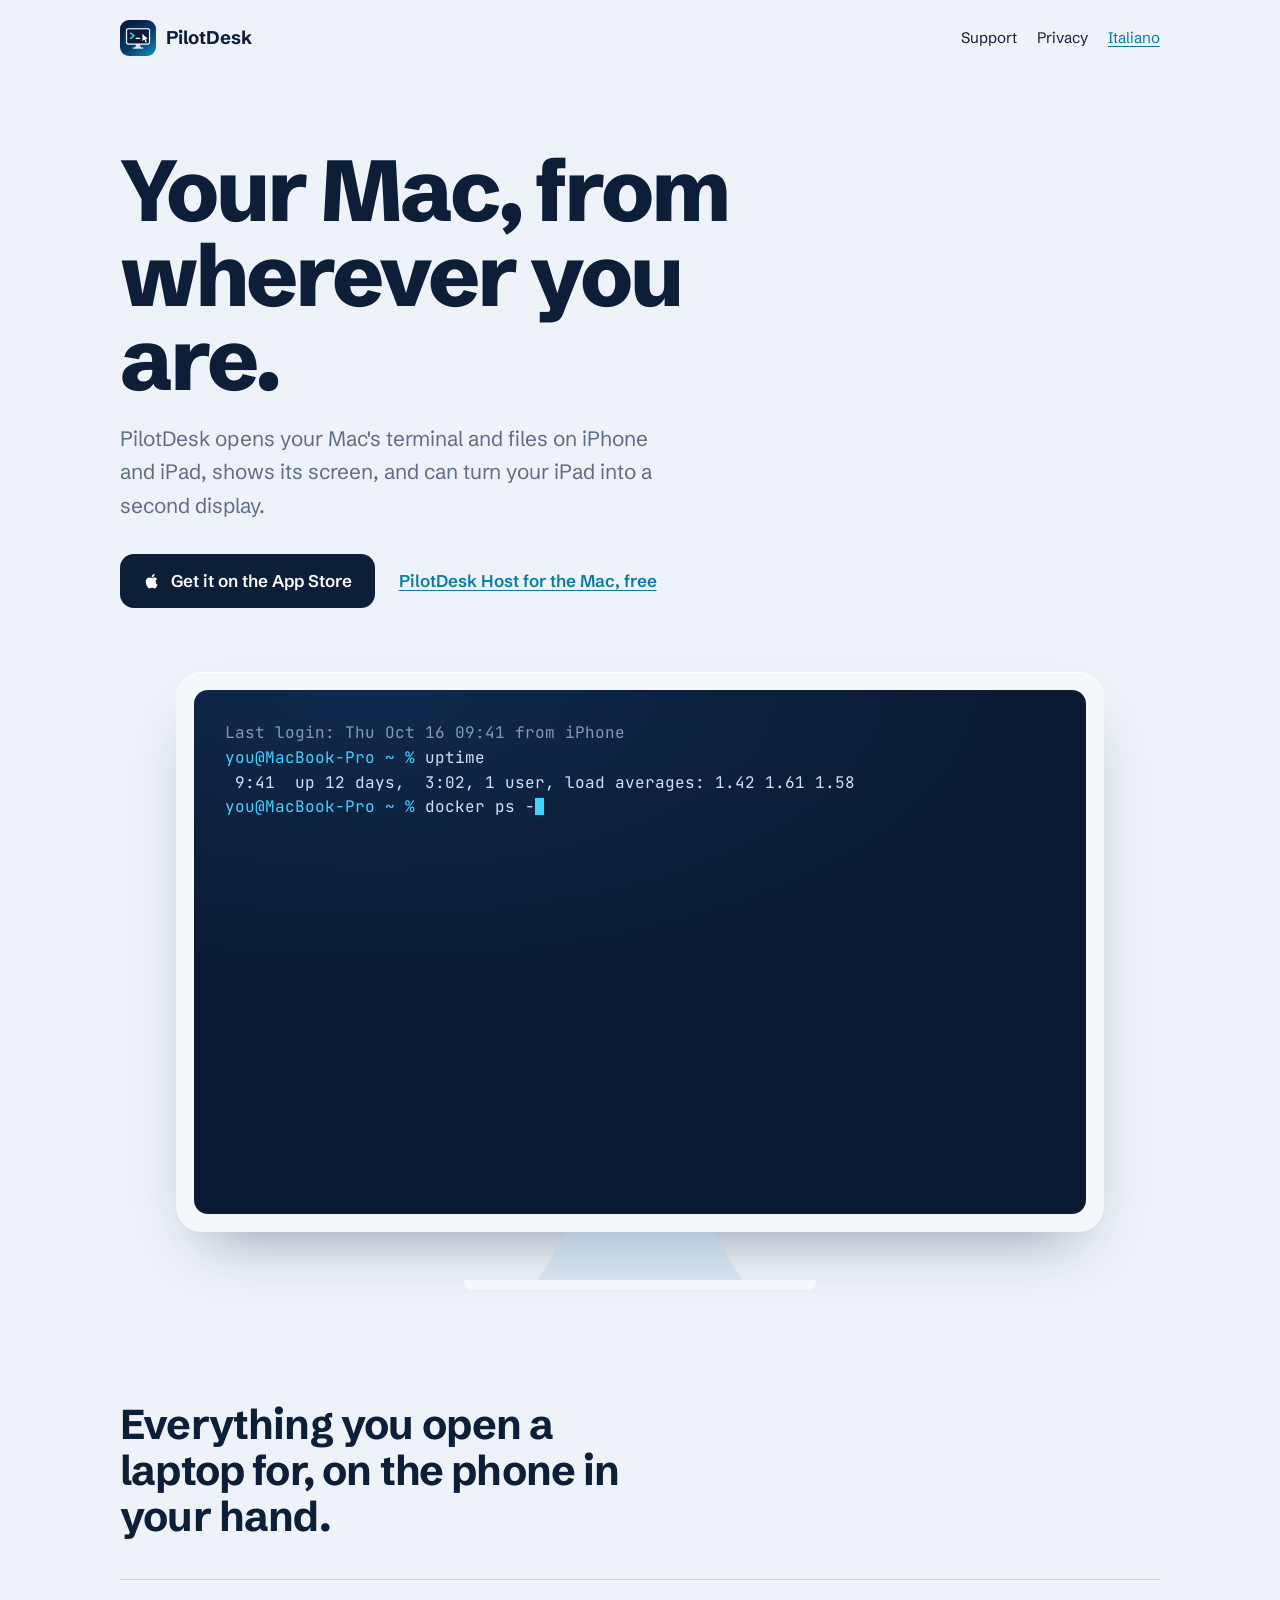
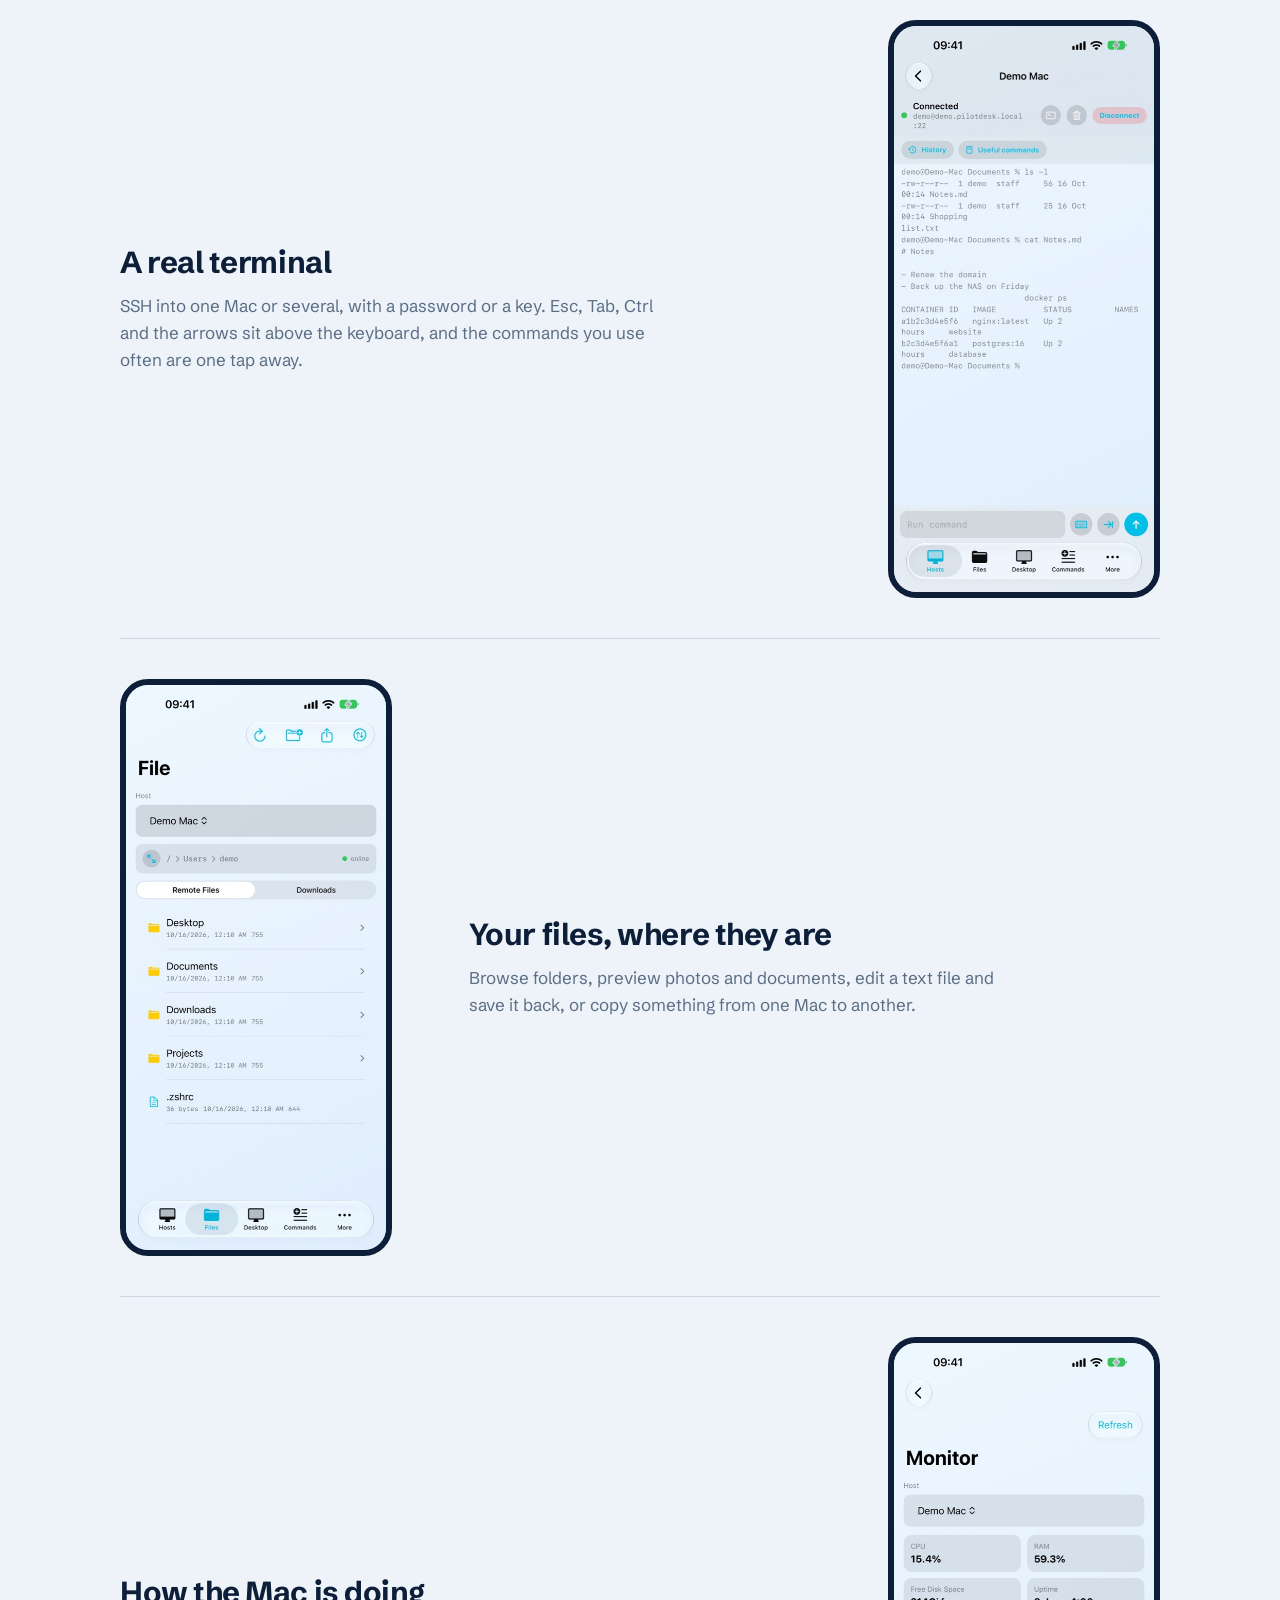
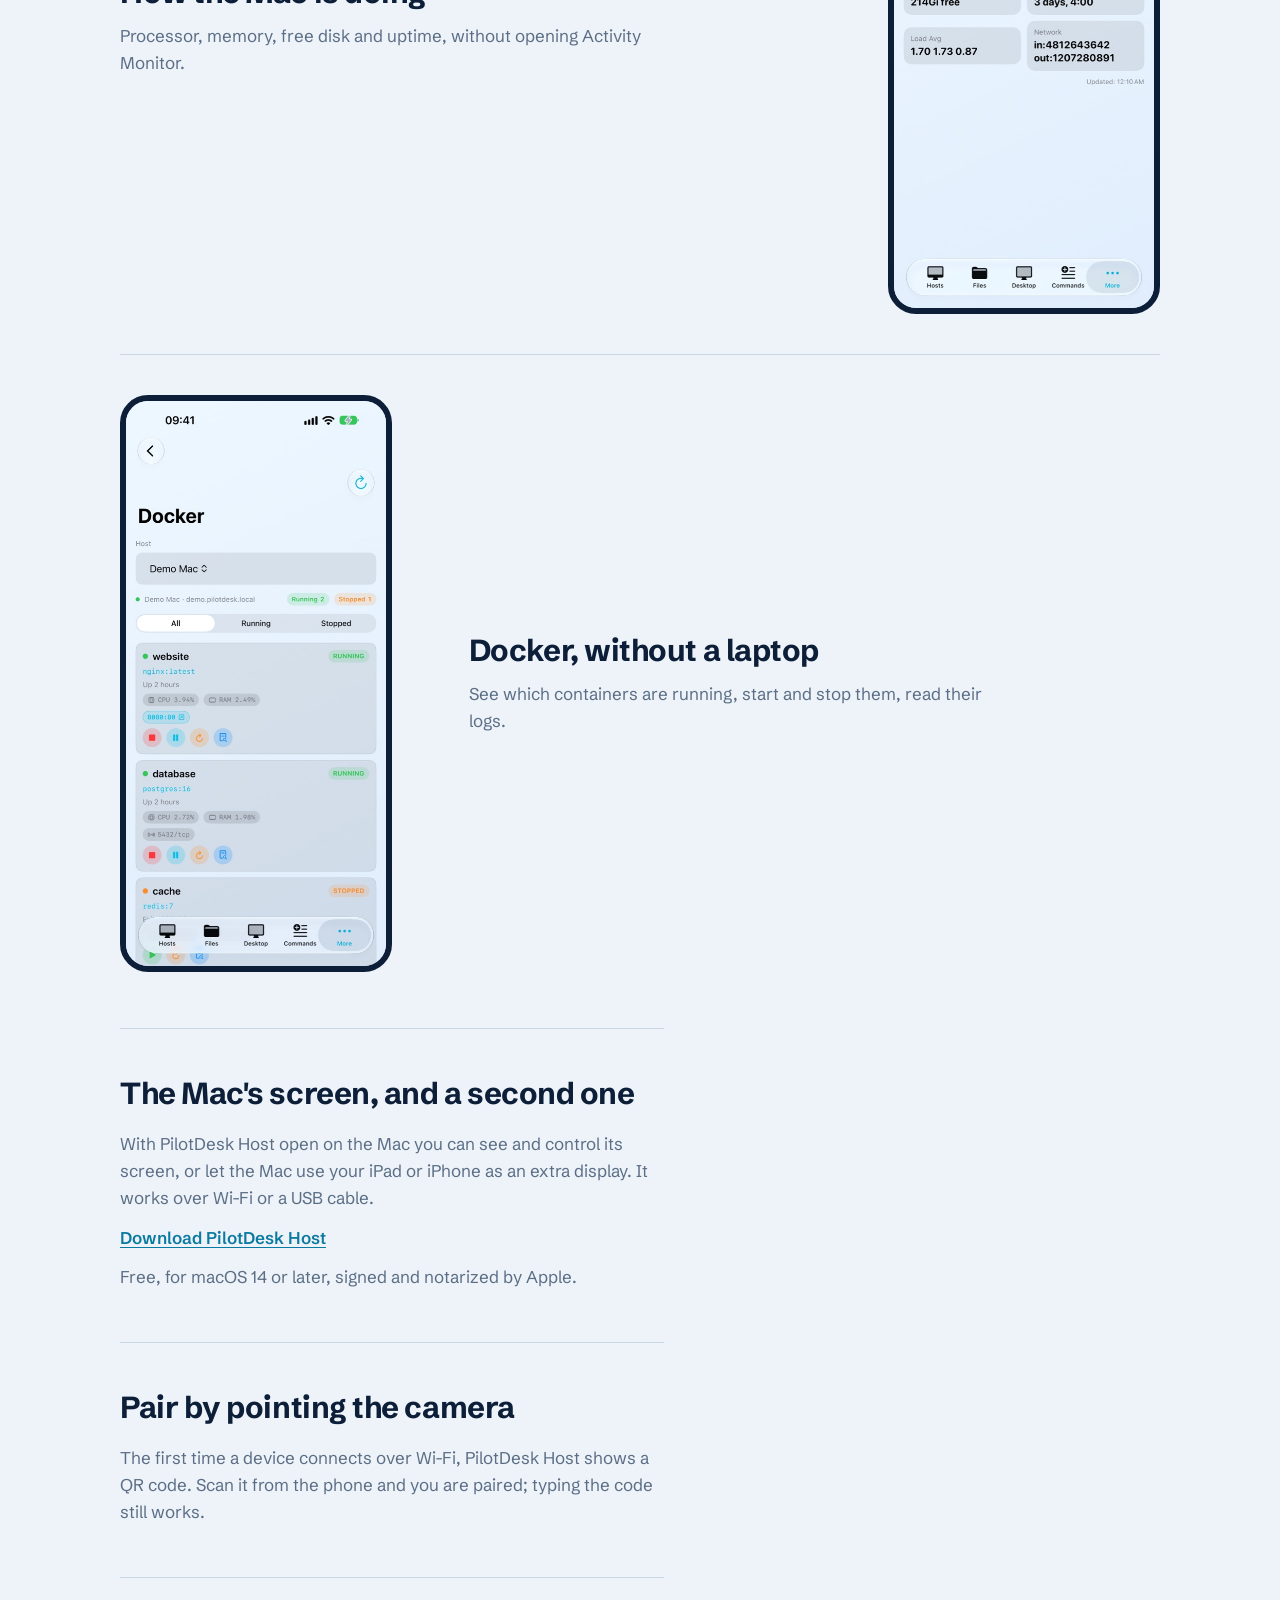
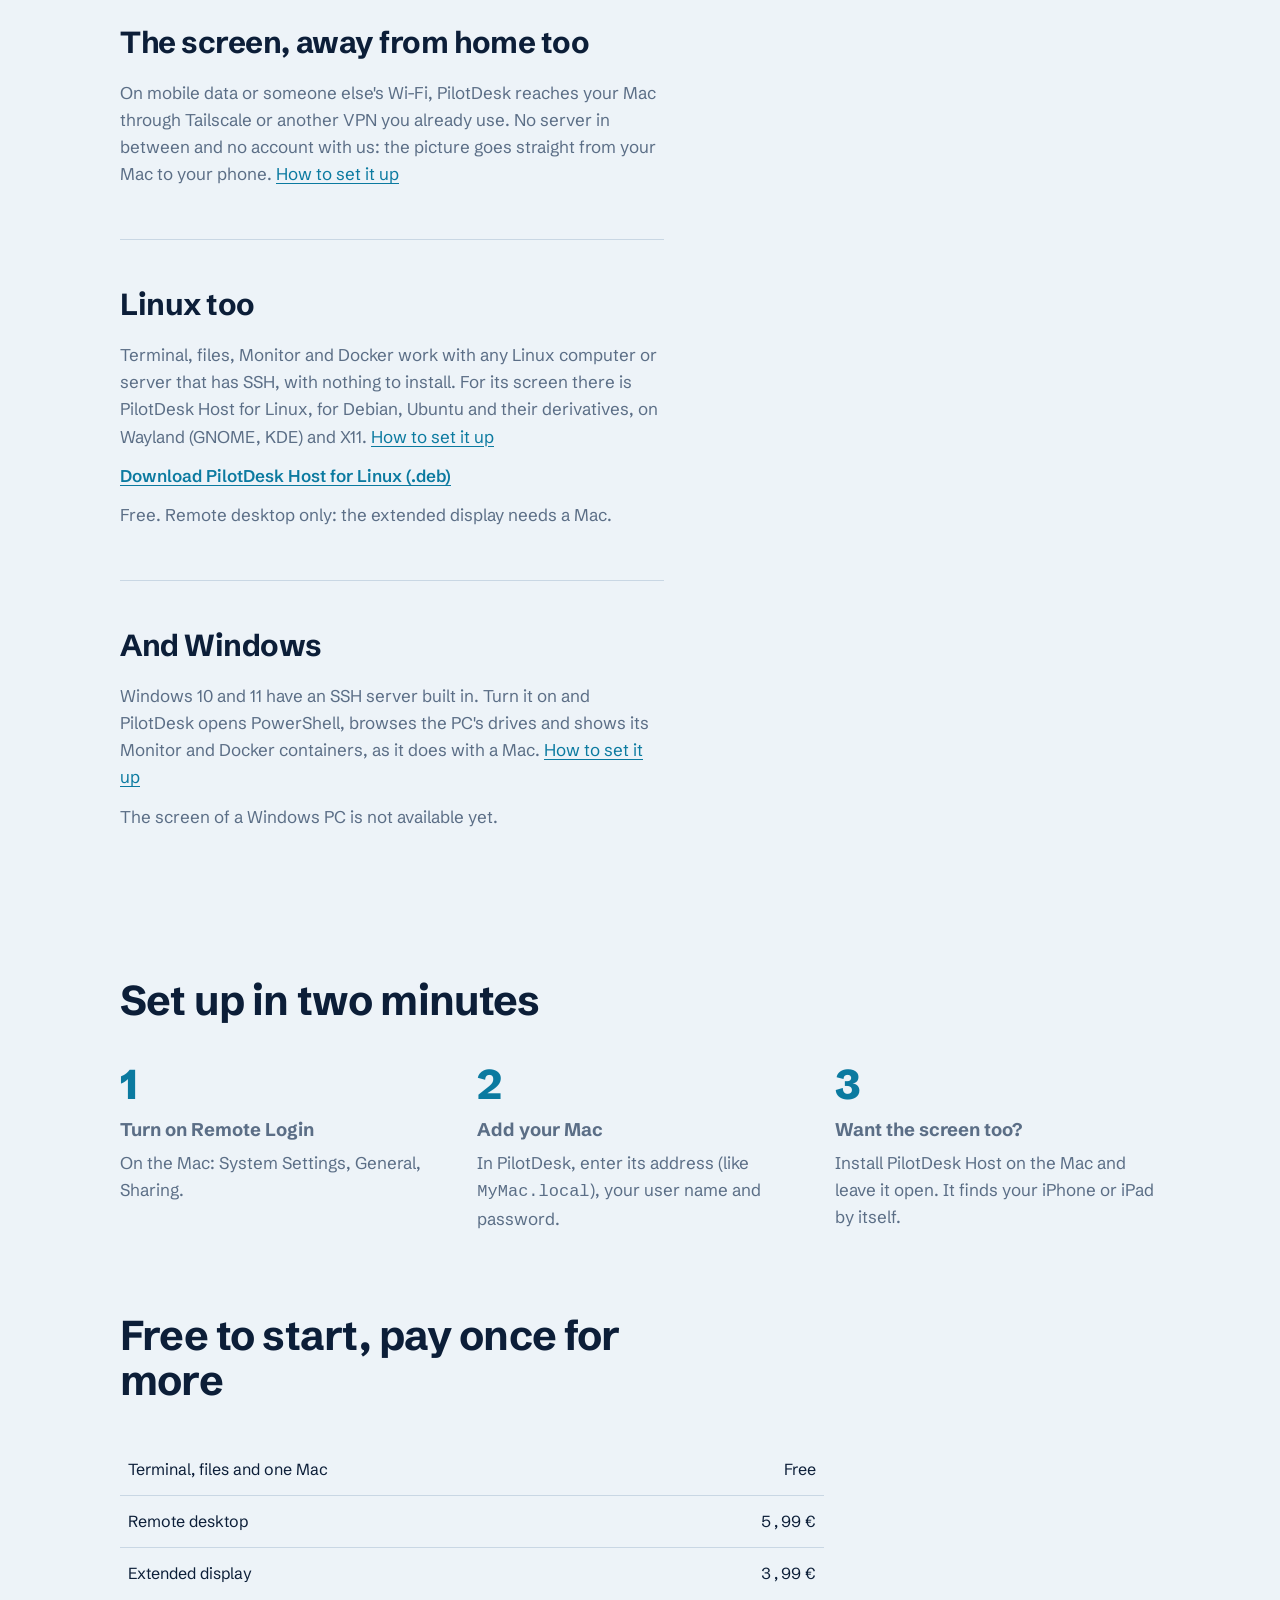
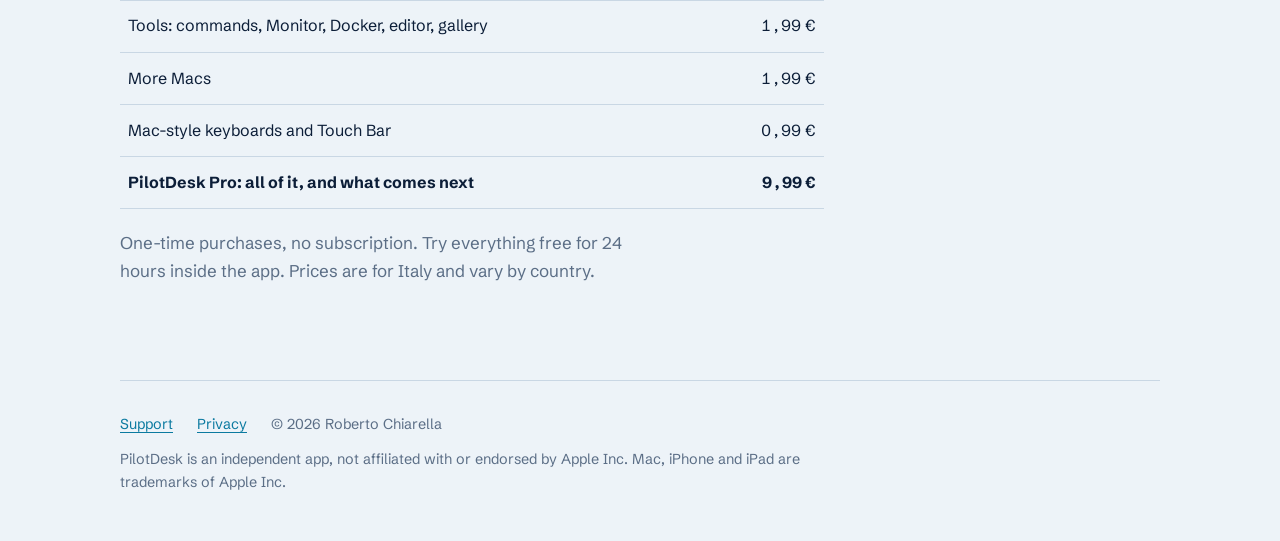
==== commit 16fe3a19: "Sito 1.1: Windows via SSH (home e Assistenza) Co-Authored-By: Claude Opus 5.5 <noreply@anthropic.com" ====
--- a/index.html
+++ b/index.html
@@ -112,6 +112,14 @@
     <p lang="en">Free. Remote desktop only: the extended display needs a Mac.</p>
     <p lang="it">Gratis. Solo desktop remoto: lo schermo esteso richiede un Mac.</p>
   </div>
+
+  <div class="screen-note" id="windows">
+    <h3><span lang="en">And Windows</span><span lang="it">E Windows</span></h3>
+    <p lang="en">Windows 10 and 11 have an SSH server built in. Turn it on and PilotDesk opens PowerShell, browses the PC's drives and shows its Monitor and Docker containers, as it does with a Mac. <a href="support.html#windows">How to set it up</a></p>
+    <p lang="it">Windows 10 e 11 hanno un server SSH incluso. Lo attivi e PilotDesk apre PowerShell, sfoglia i dischi del PC e ne mostra Monitor e container Docker, come con un Mac. <a href="support.html#windows-it">Come configurarlo</a></p>
+    <p lang="en">The screen of a Windows PC is not available yet.</p>
+    <p lang="it">Lo schermo di un PC Windows per ora non è disponibile.</p>
+  </div>
 </section>
 
 <section class="setup">
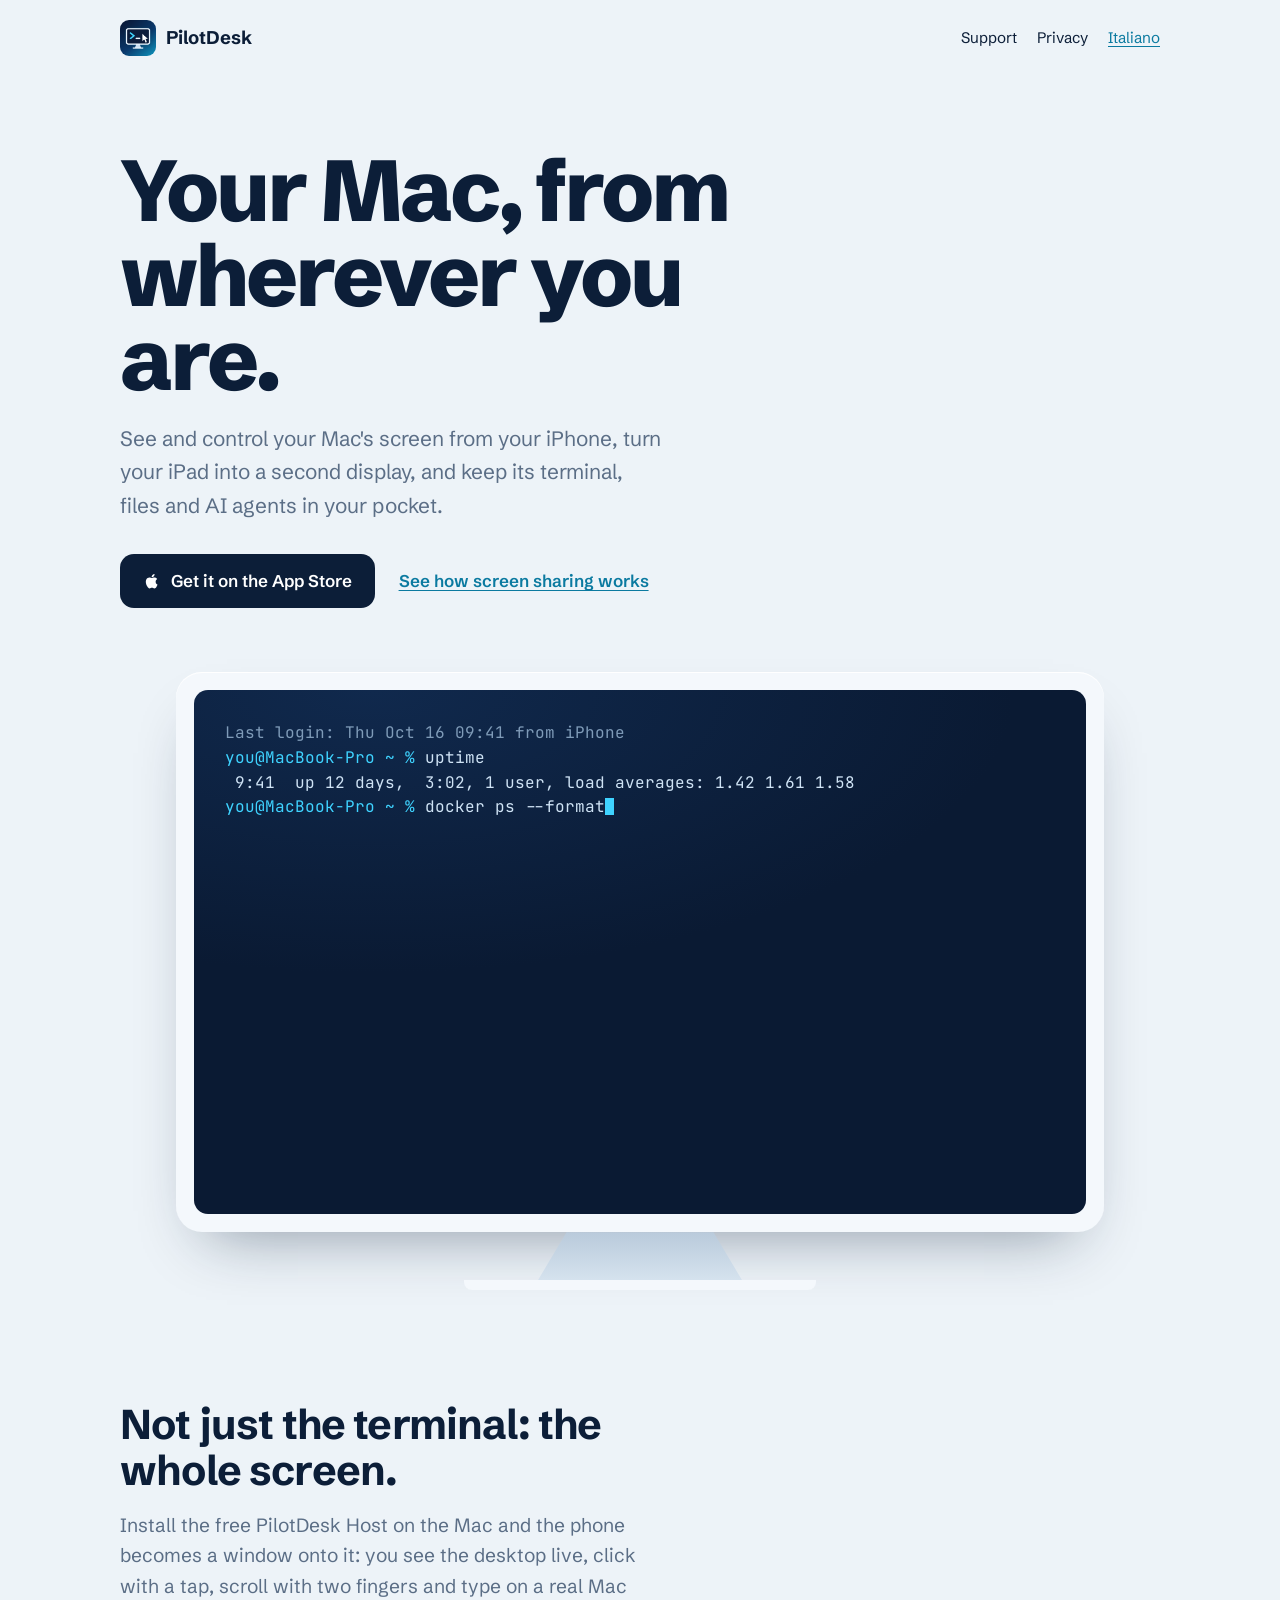
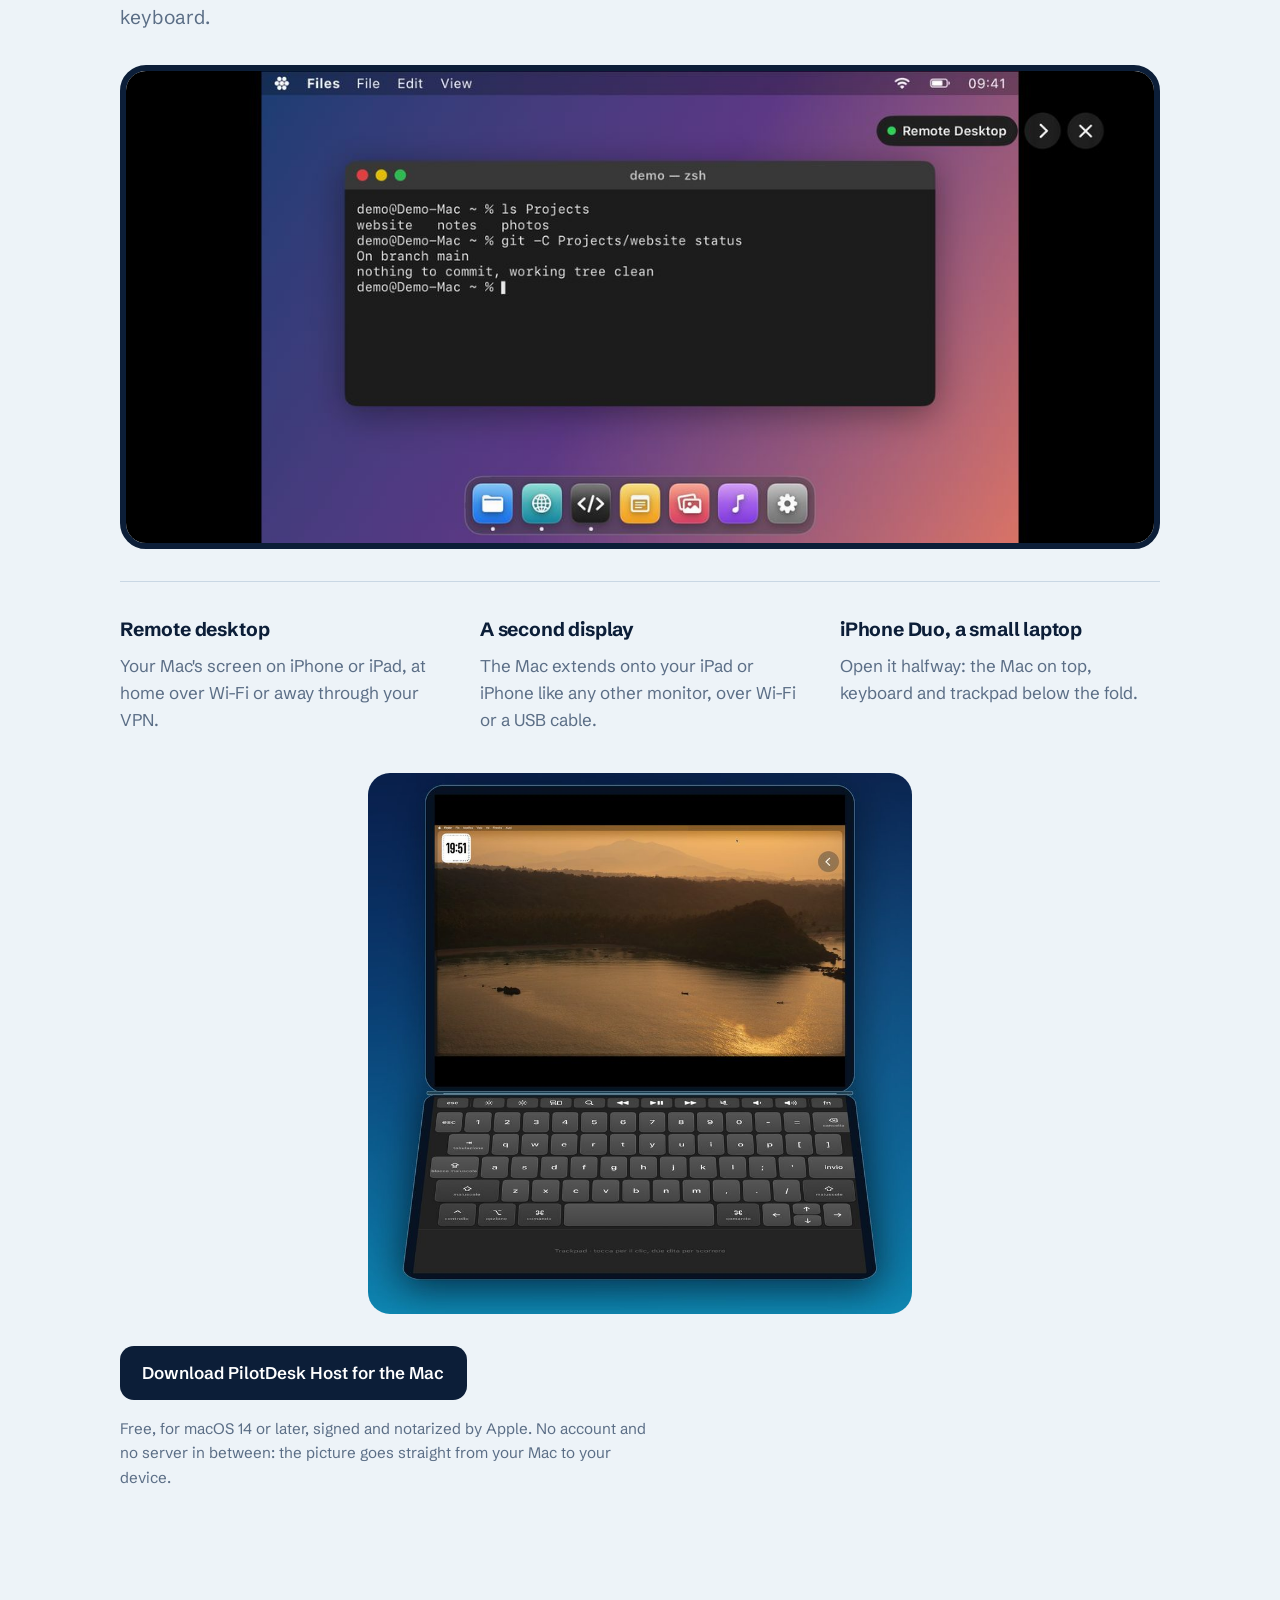
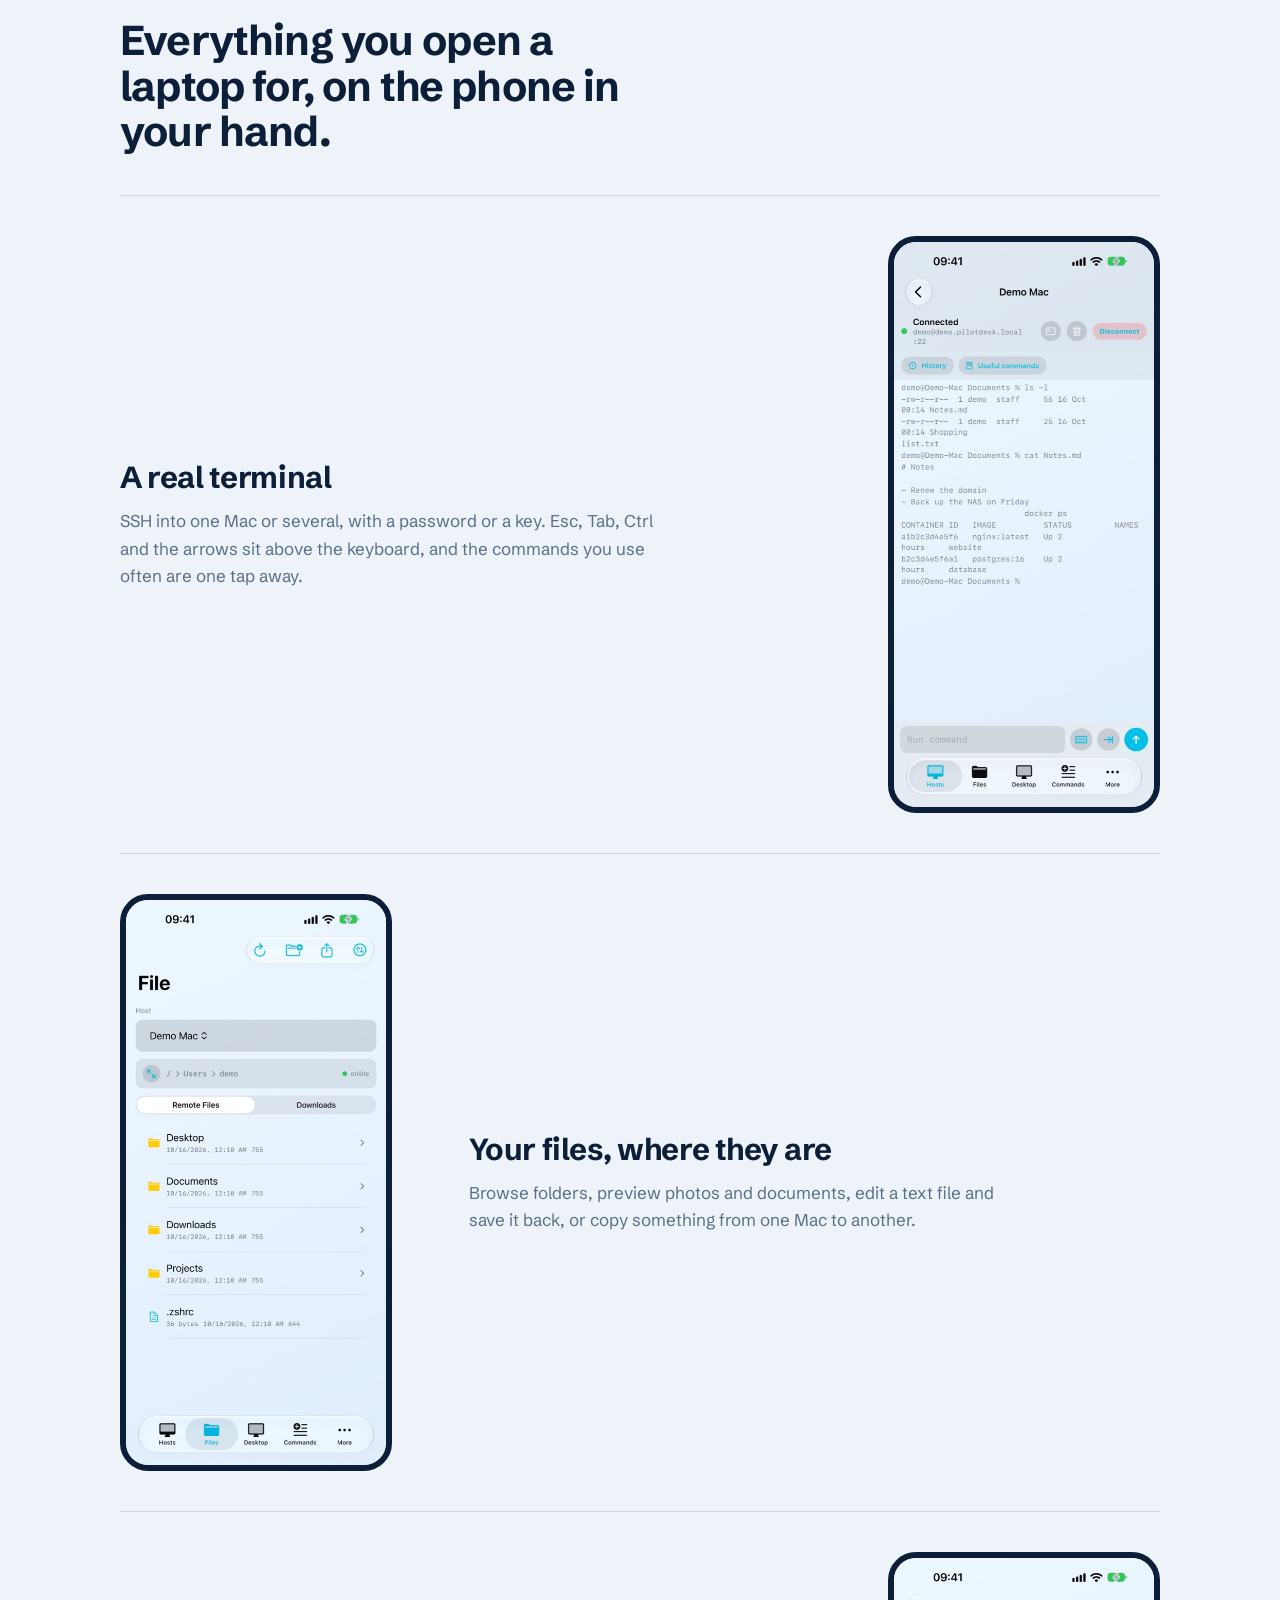
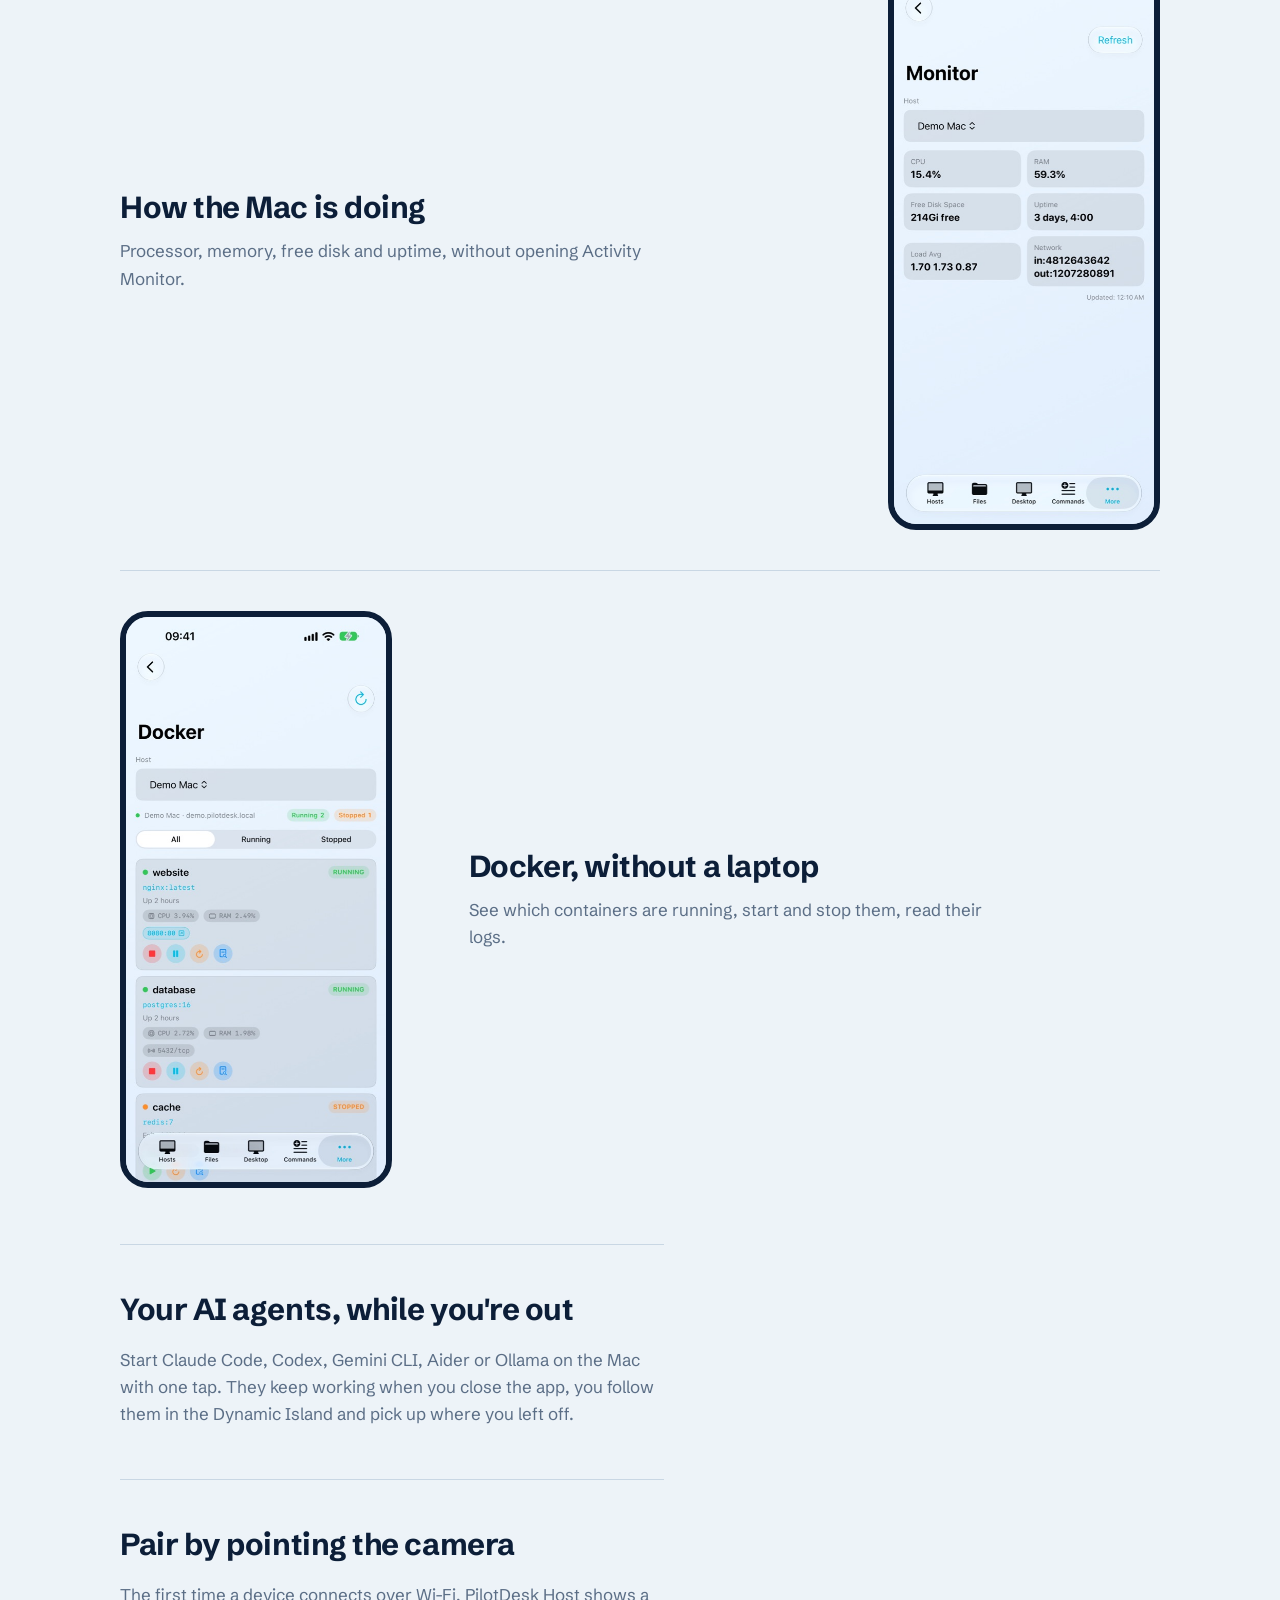
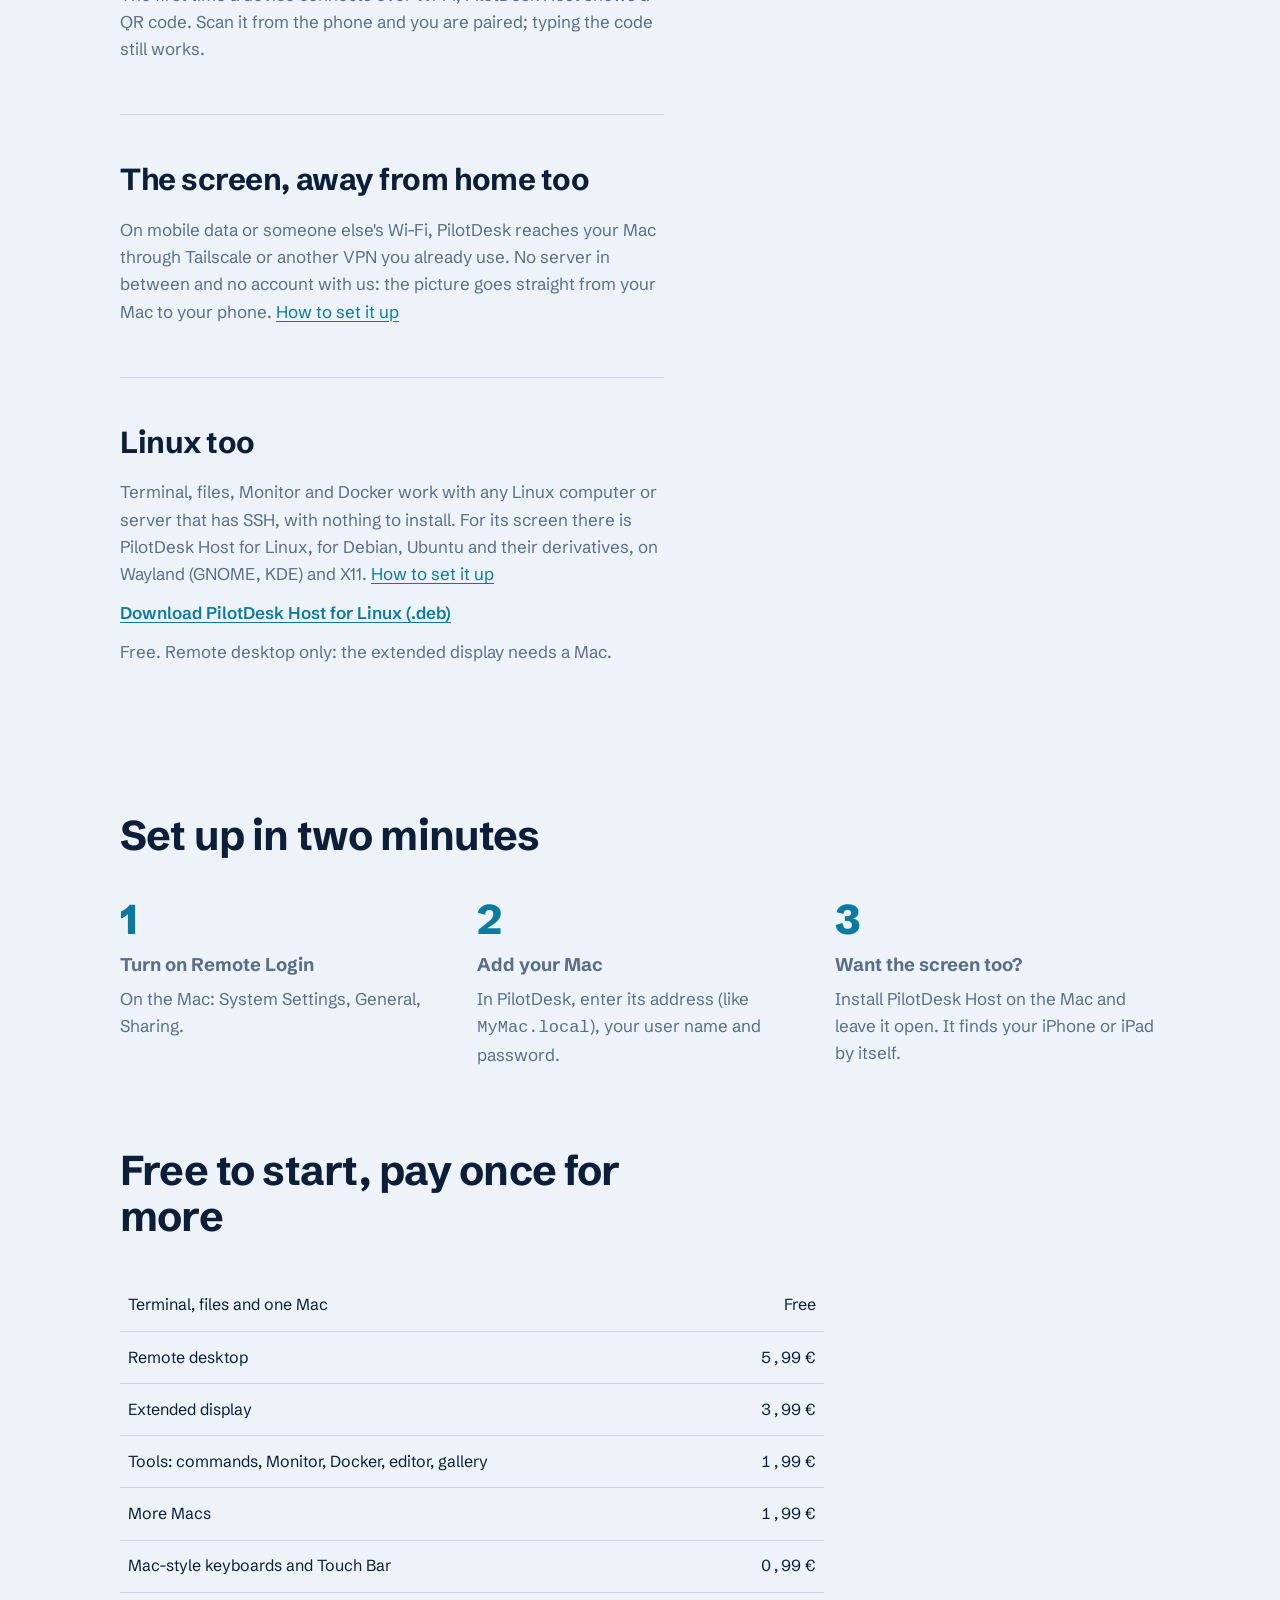
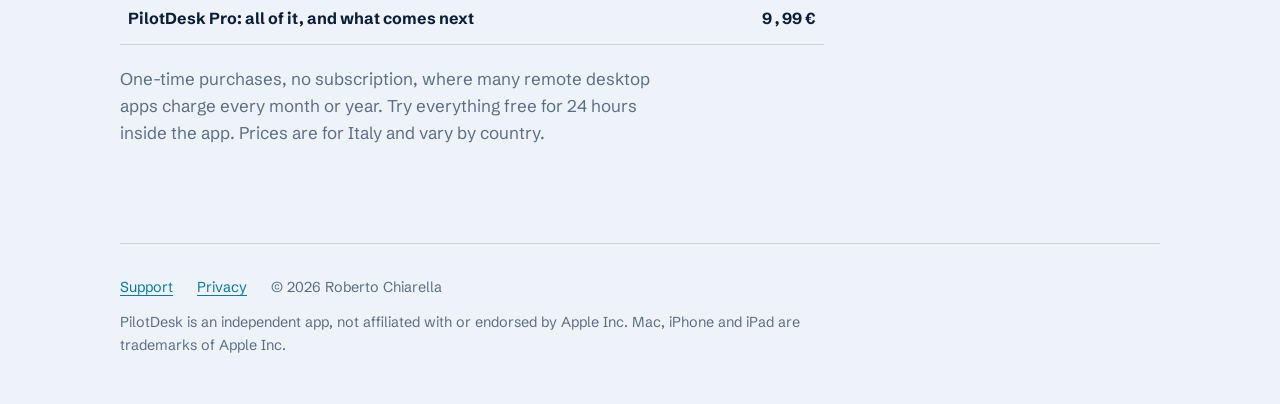
==== commit 22fb7b77: "Home: the screen first (remote desktop, second display, iPhone Duo), AI agents Co-Authored-By: Claud" ====
--- a/index.html
+++ b/index.html
@@ -10,7 +10,7 @@
 <link rel="preconnect" href="https://fonts.googleapis.com">
 <link rel="preconnect" href="https://fonts.gstatic.com" crossorigin>
 <link href="https://fonts.googleapis.com/css2?family=JetBrains+Mono:wght@400&family=Schibsted+Grotesk:wght@400;600;700;800&display=swap" rel="stylesheet">
-<link rel="stylesheet" href="style.css?v=4">
+<link rel="stylesheet" href="style.css?v=5">
 <script src="lang.js?v=4"></script>
 </head>
 <body>
@@ -28,20 +28,52 @@
 <main>
 <section class="hero">
   <h1><span lang="en">Your Mac, from wherever you are.</span><span lang="it">Il tuo Mac, ovunque tu sia.</span></h1>
-  <p class="lede" lang="en">PilotDesk opens your Mac's terminal and files on iPhone and iPad, shows its screen, and can turn your iPad into a second display.</p>
-  <p class="lede" lang="it">PilotDesk apre il terminale e i file del tuo Mac su iPhone e iPad, ti fa vedere il suo schermo e trasforma l'iPad in un secondo monitor.</p>
+  <p class="lede" lang="en">See and control your Mac's screen from your iPhone, turn your iPad into a second display, and keep its terminal, files and AI agents in your pocket.</p>
+  <p class="lede" lang="it">Vedi e comandi lo schermo del Mac dall'iPhone, usi l'iPad come secondo monitor, e hai in tasca il suo terminale, i file e gli agenti IA.</p>
   <div class="actions">
     <a class="store" href="https://apps.apple.com/app/id6823354511">
       <svg viewBox="0 0 24 24" aria-hidden="true"><path d="M16.37 12.77c-.02-2.2 1.8-3.26 1.88-3.31-1.03-1.5-2.62-1.7-3.18-1.73-1.35-.14-2.64.8-3.33.8-.69 0-1.74-.78-2.87-.76-1.47.02-2.83.86-3.59 2.18-1.53 2.66-.39 6.6 1.1 8.75.73 1.05 1.6 2.24 2.73 2.2 1.1-.05 1.51-.71 2.84-.71 1.32 0 1.7.71 2.86.69 1.18-.02 1.93-1.07 2.65-2.13.84-1.22 1.18-2.4 1.2-2.46-.03-.01-2.3-.88-2.32-3.52zM14.2 6.3c.6-.73 1.01-1.75.9-2.76-.87.04-1.92.58-2.54 1.31-.56.65-1.05 1.68-.92 2.67.97.08 1.96-.49 2.56-1.22z"/></svg>
       <span lang="en">Get it on the App Store</span><span lang="it">Scaricala dall'App Store</span>
     </a>
-    <a class="host-link" href="#host"><span lang="en">PilotDesk Host for the Mac, free</span><span lang="it">PilotDesk Host per il Mac, gratis</span></a>
+    <a class="host-link" href="#host"><span lang="en">See how screen sharing works</span><span lang="it">Guarda come funziona lo schermo</span></a>
   </div>
 
   <div class="mac" aria-hidden="true">
     <div class="display"><div class="glass"><pre class="term" id="term"></pre></div></div>
     <div class="stand"></div><div class="foot"></div>
   </div>
+</section>
+
+<section class="screens" id="host">
+  <h2><span lang="en">Not just the terminal: the whole screen.</span><span lang="it">Non solo il terminale: tutto lo schermo.</span></h2>
+  <p class="lede" lang="en">Install the free PilotDesk Host on the Mac and the phone becomes a window onto it: you see the desktop live, click with a tap, scroll with two fingers and type on a real Mac keyboard.</p>
+  <p class="lede" lang="it">Installi sul Mac PilotDesk Host, gratis, e il telefono diventa una finestra sul Mac: vedi il desktop dal vivo, clicchi con un tocco, scorri con due dita e scrivi su una vera tastiera da Mac.</p>
+
+  <figure class="wide"><img lang="en" src="img/en-screen.jpg" alt="The Mac's desktop on an iPhone held sideways" loading="lazy" width="1200" height="552"><img lang="it" src="img/it-screen.jpg" alt="Il desktop del Mac su un iPhone girato" loading="lazy" width="1200" height="552"></figure>
+
+  <div class="trio">
+    <div>
+      <h3><span lang="en">Remote desktop</span><span lang="it">Desktop remoto</span></h3>
+      <p lang="en">Your Mac's screen on iPhone or iPad, at home over Wi-Fi or away through your VPN.</p>
+      <p lang="it">Lo schermo del Mac su iPhone o iPad, a casa via Wi-Fi o fuori attraverso la tua VPN.</p>
+    </div>
+    <div>
+      <h3><span lang="en">A second display</span><span lang="it">Un secondo monitor</span></h3>
+      <p lang="en">The Mac extends onto your iPad or iPhone like any other monitor, over Wi-Fi or a USB cable.</p>
+      <p lang="it">Il Mac si allarga sull'iPad o sull'iPhone come su un monitor qualsiasi, via Wi-Fi o con il cavo USB.</p>
+    </div>
+    <div>
+      <h3><span lang="en">iPhone Duo, a small laptop</span><span lang="it">iPhone Duo, un piccolo portatile</span></h3>
+      <p lang="en">Open it halfway: the Mac on top, keyboard and trackpad below the fold.</p>
+      <p lang="it">Aprilo a metà: il Mac sopra, tastiera e trackpad sotto la piega.</p>
+    </div>
+  </div>
+
+  <figure class="duo"><img lang="en" src="img/en-duo.jpg" alt="iPhone Duo opened like a laptop, the Mac's screen on top and the keyboard below" loading="lazy" width="900" height="894"><img lang="it" src="img/it-duo.jpg" alt="iPhone Duo aperto come un portatile, lo schermo del Mac sopra e la tastiera sotto" loading="lazy" width="900" height="894"></figure>
+
+  <p><a class="store" href="https://github.com/robchdev/pilotdesk-site/releases/latest/download/PilotDesk-Host.dmg"><span lang="en">Download PilotDesk Host for the Mac</span><span lang="it">Scarica PilotDesk Host per il Mac</span></a></p>
+  <p class="small" lang="en">Free, for macOS 14 or later, signed and notarized by Apple. No account and no server in between: the picture goes straight from your Mac to your device.</p>
+  <p class="small" lang="it">Gratis, per macOS 14 o successivo, firmata e notarizzata da Apple. Nessun account e nessun server in mezzo: l'immagine va dritta dal Mac al tuo dispositivo.</p>
 </section>
 
 <section class="features">
@@ -83,13 +115,10 @@
     <div class="shot"><img lang="en" src="img/en-4.jpg" alt="Docker containers on the Mac" loading="lazy" width="507" height="1100"><img lang="it" src="img/it-4.jpg" alt="I container Docker del Mac" loading="lazy" width="507" height="1100"></div>
   </div>
 
-  <div class="screen-note" id="host">
-    <h3><span lang="en">The Mac's screen, and a second one</span><span lang="it">Lo schermo del Mac, e un secondo schermo</span></h3>
-    <p lang="en">With PilotDesk Host open on the Mac you can see and control its screen, or let the Mac use your iPad or iPhone as an extra display. It works over Wi-Fi or a USB cable.</p>
-    <p lang="it">Con PilotDesk Host aperta sul Mac puoi vedere e comandare il suo schermo, oppure far usare al Mac il tuo iPad o iPhone come monitor in più. Funziona via Wi-Fi o con il cavo USB.</p>
-    <p><a class="host-link" href="https://github.com/robchdev/pilotdesk-site/releases/latest/download/PilotDesk-Host.dmg"><span lang="en">Download PilotDesk Host</span><span lang="it">Scarica PilotDesk Host</span></a></p>
-    <p lang="en">Free, for macOS 14 or later, signed and notarized by Apple.</p>
-    <p lang="it">Gratis, per macOS 14 o successivo, firmata e notarizzata da Apple.</p>
+  <div class="screen-note">
+    <h3><span lang="en">Your AI agents, while you're out</span><span lang="it">I tuoi agenti IA, mentre sei fuori</span></h3>
+    <p lang="en">Start Claude Code, Codex, Gemini CLI, Aider or Ollama on the Mac with one tap. They keep working when you close the app, you follow them in the Dynamic Island and pick up where you left off.</p>
+    <p lang="it">Avvii Claude Code, Codex, Gemini CLI, Aider o Ollama sul Mac con un tocco. Continuano a lavorare quando chiudi l'app, li segui nella Dynamic Island e riprendi da dove eri rimasto.</p>
   </div>
 
   <div class="screen-note">
@@ -111,14 +140,6 @@
     <p><a class="host-link" href="https://github.com/robchdev/pilotdesk-site/releases/download/linux-1.0/pilotdesk-host_1.0_all.deb"><span lang="en">Download PilotDesk Host for Linux (.deb)</span><span lang="it">Scarica PilotDesk Host per Linux (.deb)</span></a></p>
     <p lang="en">Free. Remote desktop only: the extended display needs a Mac.</p>
     <p lang="it">Gratis. Solo desktop remoto: lo schermo esteso richiede un Mac.</p>
-  </div>
-
-  <div class="screen-note" id="windows">
-    <h3><span lang="en">And Windows</span><span lang="it">E Windows</span></h3>
-    <p lang="en">Windows 10 and 11 have an SSH server built in. Turn it on and PilotDesk opens PowerShell, browses the PC's drives and shows its Monitor and Docker containers, as it does with a Mac. <a href="support.html#windows">How to set it up</a></p>
-    <p lang="it">Windows 10 e 11 hanno un server SSH incluso. Lo attivi e PilotDesk apre PowerShell, sfoglia i dischi del PC e ne mostra Monitor e container Docker, come con un Mac. <a href="support.html#windows-it">Come configurarlo</a></p>
-    <p lang="en">The screen of a Windows PC is not available yet.</p>
-    <p lang="it">Lo schermo di un PC Windows per ora non è disponibile.</p>
   </div>
 </section>
 
@@ -156,8 +177,8 @@
       <tr class="pro"><td><span lang="en">PilotDesk Pro: all of it, and what comes next</span><span lang="it">PilotDesk Pro: tutto, e quello che arriverà</span></td><td>9,99 €</td></tr>
     </tbody>
   </table>
-  <p lang="en">One-time purchases, no subscription. Try everything free for 24 hours inside the app. Prices are for Italy and vary by country.</p>
-  <p lang="it">Acquisti una tantum, nessun abbonamento. Nell'app provi tutto gratis per 24 ore. Prezzi per l'Italia, cambiano da paese a paese.</p>
+  <p lang="en">One-time purchases, no subscription, where many remote desktop apps charge every month or year. Try everything free for 24 hours inside the app. Prices are for Italy and vary by country.</p>
+  <p lang="it">Acquisti una tantum, nessun abbonamento, mentre molte app di desktop remoto si pagano ogni mese o ogni anno. Nell'app provi tutto gratis per 24 ore. Prezzi per l'Italia, cambiano da paese a paese.</p>
 </section>
 </main>
 
--- a/style.css
+++ b/style.css
@@ -148,3 +148,20 @@
 .prose ol, .prose ul { padding-left: 1.3rem; }
 .prose li { margin: .35rem 0; }
 .screen-note + .screen-note { margin-top: 0; }
+
+/* The screen section leads: remote desktop, second display, Duo. */
+.screens { padding: clamp(4rem, 9vw, 7rem) 0 1rem; }
+.screens > h2 { font-size: clamp(1.8rem, 3.6vw, 2.6rem); letter-spacing: -.02em; line-height: 1.1; margin: 0 0 1rem; max-width: 22ch; }
+.screens .lede { font-size: clamp(1.05rem, 1.8vw, 1.2rem); color: var(--mist); max-width: var(--measure); margin: 0 0 2rem; }
+.screens figure { margin: 0 0 2rem; }
+.screens figure img { width: 100%; height: auto; display: block; }
+.screens .wide img { border-radius: 26px; border: 6px solid var(--ink); background: var(--ink); }
+.screens .duo { max-width: 34rem; margin-inline: auto; }
+.screens .duo img { border-radius: 22px; }
+.trio { display: grid; grid-template-columns: repeat(3, minmax(0, 1fr)); gap: clamp(1rem, 4vw, 2.5rem); padding: 1rem 0 2.5rem; border-top: 1px solid var(--rule); }
+.trio h3 { font-size: 1.2rem; letter-spacing: -.01em; margin: 1rem 0 .4rem; }
+.trio p { margin: 0; color: var(--mist); }
+.screens .small { color: var(--mist); font-size: .95rem; max-width: var(--measure); margin: 1rem 0 0; }
+@media (max-width: 720px) {
+  .trio { grid-template-columns: 1fr; }
+}
